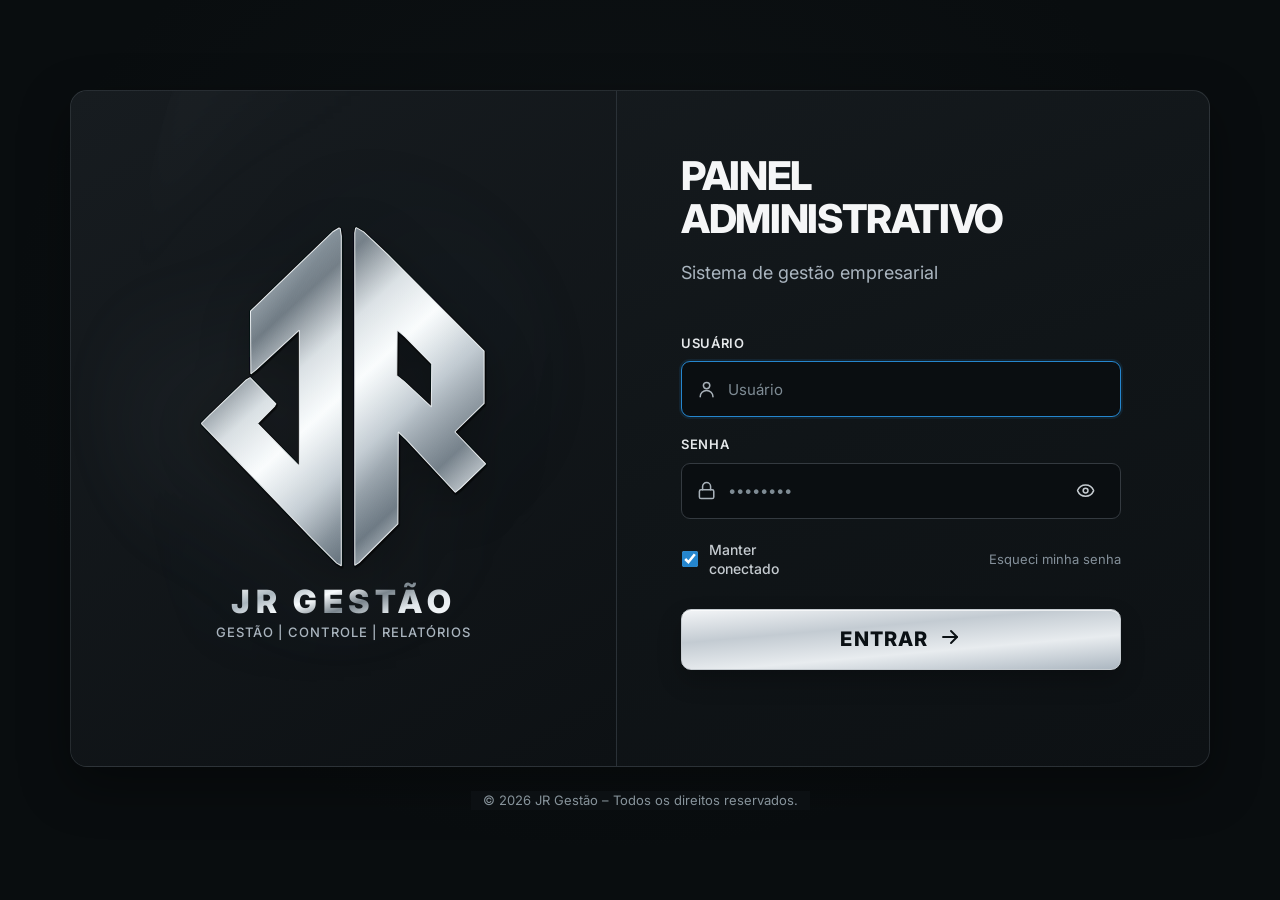
==== index.html @ a58c1d60 "Unifica logo JR escalável no login, painel e telas de carregamento" ====
<!doctype html>
<html lang="pt-BR">
<head>
  <!-- JR_GESTAO_RECUPERACAO_GITHUB_V52=20260925 -->
  <!-- JR_GESTAO_HTML_NOCACHE_V40_16_10 -->
  <meta http-equiv="Cache-Control" content="no-cache, no-store, must-revalidate" />
  <meta http-equiv="Pragma" content="no-cache" />
  <meta http-equiv="Expires" content="0" />
  <!-- JR_GESTAO_FRONTEND_DIRETO_GITHUB_DUCKDNS -->
  <!-- JR_GESTAO_REPARO_DUPLICIDADE_V8_4=20260802-002500 -->
  <!-- CORRECAO_REDE_DESEMPENHO_V6=20260801-221649 -->
<!-- CORRECAO_REDE_DESEMPENHO_V6=20260801-213442 -->
  <!-- CORRECAO_REDE_DESEMPENHO_V6=20260731-162610 -->
  <!-- AJUSTES_SITE_MENU_CALENDARIOS_PLANILHAS=20260731-151052 -->
  <!-- MOBILE_SEM_LOOP=20260731-143015 -->
  <!-- CACHE_FIX_ATIVO=20260731-140035 -->
  <!-- CACHE_FIX_ATIVO=20260731-135522 -->
<!-- JR_GESTAO_FAVICON_LOGO_COMPLETA_V11_INICIO -->
  <link rel="icon" type="image/x-icon" href="./favicon.ico?v=jr-full-v11-20260728">
  <link rel="shortcut icon" type="image/x-icon" href="./favicon.ico?v=jr-full-v11-20260728">
  <link rel="icon" type="image/png" sizes="16x16" href="./favicon-16x16.png?v=jr-full-v11-20260728">
  <link rel="icon" type="image/png" sizes="32x32" href="./favicon-32x32.png?v=jr-full-v11-20260728">
  <link rel="icon" type="image/png" sizes="48x48" href="./favicon-48x48.png?v=jr-full-v11-20260728">
  <link rel="icon" type="image/png" sizes="64x64" href="./favicon-64x64.png?v=jr-full-v11-20260728">
  <link rel="apple-touch-icon" sizes="180x180" href="./apple-touch-icon.png?v=jr-full-v11-20260728">
  <link rel="manifest" href="./site.webmanifest?v=sem-flash-v8-7-20260802-144500">
  <meta name="apple-mobile-web-app-title" content="JR Gestão">
  <meta name="apple-mobile-web-app-status-bar-style" content="black-translucent">
  <meta name="msapplication-TileImage" content="./favicon-192x192.png?v=jr-full-v11-20260728">

  <!-- JR_GESTAO_FAVICON_LOGO_COMPLETA_V11_FIM -->
  <meta charset="UTF-8" />
  <meta name="viewport" content="width=device-width, initial-scale=1.0, viewport-fit=cover" />
  <meta name="theme-color" content="#050505" />
  <meta name="description" content="Painel administrativo JR Gestão" />
  <meta name="application-name" content="JR Gestão" />
<!-- Fallback embutido: não depende do caminho do site e não reutiliza o planeta em cache. -->

  <!-- JR_GESTAO_SITE_TOPO_MOBILE_LOGO_LIMPO_V9 -->
  <title>JR Gestão — Painel Administrativo</title>
  <link rel="preconnect" href="https://fonts.googleapis.com">
  <link rel="preconnect" href="https://fonts.gstatic.com" crossorigin>
  <link href="https://fonts.googleapis.com/css2?family=Inter:wght@400;500;600;700;800&display=swap" rel="stylesheet">
  <link rel="stylesheet" href="./src/styles.css?v=jr-marca-prata-20261020">
  <!-- JR_GESTAO_CORRECAO_MUITAS_SOLICITACOES_V11 -->
  <!-- JR_GESTAO_CORRECAO_DATA_RELATORIO_DIA_ATUAL_V12 -->
  <!-- JR_GESTAO_CORRECAO_DATA_PLANILHA_CODIGOS_V13 -->
  <!-- JR_GESTAO_PENDENCIAS_COM_EQUIPE_V14 -->
<!-- JR_GESTAO_PENDENCIAS_OLHINHO_CARD_POR_EQUIPE_V15 -->
<!-- JR_GESTAO_PENDENCIAS_OLHINHO_CARD_POR_EQUIPE_V15 -->
<!-- JR_GESTAO_CARD_PERIGO_AO_LADO_TOTAL_V16 -->
<!-- JR_GESTAO_MENU_ORDEM_SERVICO_V17 -->
<!-- JR_GESTAO_ORDENS_MES_ATUAL_BUSCA_PADRAO_V18 -->
<!-- JR_GESTAO_PESQUISAS_LEVES_ROBUSTO_V20 -->
<!-- JR_GESTAO_MENU_PESQUISAR_ALINHAMENTO_ORDENS_V21 -->
<!-- JR_GESTAO_PESQUISAR_RELATORIO_POR_EQUIPE_V22 -->
<!-- JR_GESTAO_SITE_METAL_LIQUIDO_ALTERACOES_V24 -->
<!-- JR_GESTAO_SITE_CLEAN_LISO_V25 -->
<!-- JR_GESTAO_METAL_FLUIDO_LEVE_V26 -->
<!-- JR_GESTAO_CORRECOES_DESIGN_INSTALADOR_V28 -->
<!-- JR_GESTAO_AJUSTES_VISUAIS_CLEAN_V29 -->
<!-- JR_GESTAO_INTERFACE_ENXUTA_V30 -->
<!-- JR_GESTAO_FLUIDEZ_CALENDARIO_LOGIN_V31 -->
<!-- JR_GESTAO_LOGIN_LOGOUT_MOBILE_V32 -->
<!-- JR_GESTAO_MENU_FLUTUANTE_MOBILE_V33 -->
  <link rel="preload" href="./assets/logo-jr-gestao.png" as="image" type="image/png">
<!-- JR_GESTAO_TELA_CARREGAMENTO_METAL_V34 -->
  <link rel="preload" href="./assets/logo-jr-gestao.png" as="image" type="image/png">
<link rel="stylesheet" href="./src/styles-carregamento-calendario-v39.css?v=definitivo">
<link rel="preload" href="./assets/logo-jr-gestao.png" as="image" type="image/png">

  <!-- JR_GESTAO_CARREGAMENTO_E_CALENDARIO_CORRIGIDOS_V39 -->
  <link rel="stylesheet" href="./src/ajustes-site-20260731-151052.css">
  <!-- JR_SUPABASE_PRECONNECT_V6 -->
  <link rel="dns-prefetch" href="//jrgestao-supa.duckdns.org">
  <link rel="preconnect" href="https://jrgestao-supa.duckdns.org:18443" crossorigin>
<link rel="stylesheet" href="./src/ajuste-rede-desempenho-v6-20260801-221649.css?v=20260801-221649">
  <link rel="stylesheet" href="./src/estavel-preto-v8-4-20260802-002500.css?v=20260802-002500">
  <!-- JR_GESTAO_LOADING_TEMPO_ESTETICO_V8_6=20260802-142500 -->
  <link rel="stylesheet" href="./src/loading-estetico-v8-6-20260802-142500.css?v=20260802-142500">
  <!-- JR_GESTAO_SEM_FLASH_AZUL_MOBILE_V8_7=20260802-144500 -->
  <style id="jr-critical-boot-v87">
    :root {
      color-scheme: dark;
      background: #050505 !important;
    }

    html,
    body {
      margin: 0;
      min-height: 100%;
      background: #050505 !important;
    }

    #jr-safe-loading-v86[data-jr-static-boot-v87="1"] {
      position: fixed;
      inset: 0;
      z-index: 2147483000;
      display: grid;
      place-items: center;
      padding: 24px;
      opacity: 1;
      visibility: visible;
      pointer-events: auto;
      background:
        radial-gradient(circle at 50% 37%, rgba(255,255,255,.055), transparent 34%),
        linear-gradient(145deg, #030303, #0b0b0c 57%, #020202);
    }

    #jr-safe-loading-v86[data-jr-static-boot-v87="1"] .jr-safe-loading-card-v86 {
      width: min(360px, 90vw);
      display: grid;
      justify-items: center;
      gap: 12px;
      padding: 28px;
      box-sizing: border-box;
      border: 1px solid rgba(255,255,255,.11);
      border-radius: 24px;
      color: #f4f4f4;
      background: linear-gradient(145deg, rgba(17,17,19,.97), rgba(7,7,8,.97));
      box-shadow: 0 24px 70px rgba(0,0,0,.58);
    }

    #jr-safe-loading-v86[data-jr-static-boot-v87="1"] .jr-safe-loading-logo-v86 {
      display: grid;
      place-items: center;
      width: 112px;
      height: 112px;
    }

    #jr-safe-loading-v86[data-jr-static-boot-v87="1"] img {
      width: 112px;
      height: 112px;
      object-fit: contain;
    }

    #jr-safe-loading-v86[data-jr-static-boot-v87="1"] strong {
      font: 700 20px/1.15 Inter, system-ui, sans-serif;
      letter-spacing: .08em;
    }

    #jr-safe-loading-v86[data-jr-static-boot-v87="1"] p {
      min-height: 21px;
      margin: 0;
      color: #bfc1c5;
      font: 400 14px/1.5 Inter, system-ui, sans-serif;
      text-align: center;
    }

    #jr-safe-loading-v86[data-jr-static-boot-v87="1"] .jr-safe-loading-track-v86 {
      position: relative;
      width: 100%;
      height: 4px;
      overflow: hidden;
      border-radius: 999px;
      background: #202124;
    }

    #jr-safe-loading-v86[data-jr-static-boot-v87="1"] .jr-safe-loading-track-v86 span {
      position: absolute;
      inset: 0 auto 0 0;
      display: block;
      width: 44%;
      height: 100%;
      border-radius: inherit;
      background:
        linear-gradient(
          90deg,
          transparent,
          rgba(180,184,190,.34) 28%,
          rgba(255,255,255,.95) 50%,
          rgba(180,184,190,.34) 72%,
          transparent
        );
      transform: translate3d(-125%, 0, 0);
      animation: jrCriticalSweepV87 1.2s cubic-bezier(.45,0,.2,1) infinite;
    }

    @keyframes jrCriticalSweepV87 {
      from { transform: translate3d(-125%, 0, 0); }
      to { transform: translate3d(230%, 0, 0); }
    }

    @media (max-width: 520px) {
      #jr-safe-loading-v86[data-jr-static-boot-v87="1"] {
        padding: 18px;
      }

      #jr-safe-loading-v86[data-jr-static-boot-v87="1"] .jr-safe-loading-card-v86 {
        width: min(360px, calc(100vw - 28px));
        padding: 26px 24px;
      }
    }
  </style>
  <script id="jr-critical-boot-script-v87">
    window.__JR_BOOT_STARTED_AT_V87 = Date.now();

    window.setTimeout(() => {
      const mask = document.querySelector(
        '#jr-safe-loading-v86[data-jr-static-boot-v87="1"]'
      );

      if (!mask) return;

      mask.style.transition = 'opacity .25s ease';
      mask.style.opacity = '0';

      window.setTimeout(() => mask.remove(), 280);
    }, 22000);
  </script>
  <!-- JR_GESTAO_LOADING_INTERATIVO_PROFISSIONAL_V8_9=20260802-150500 -->
  <style id="jr-critical-loading-v89">
    #jr-safe-loading-v86 {
      --jr-v89-pointer-x: 50%;
      --jr-v89-pointer-y: 44%;
      overflow: hidden !important;
      isolation: isolate;
      background:
        radial-gradient(circle at 50% 42%, rgba(255,255,255,.08), transparent 34%),
        radial-gradient(ellipse at 18% 88%, rgba(168,172,181,.04), transparent 42%),
        linear-gradient(145deg, #020202, #090a0c 50%, #030303) !important;
    }

    #jr-safe-loading-v86::before {
      content: '';
      position: absolute;
      z-index: -2;
      width: min(78vw, 940px);
      aspect-ratio: 1.5;
      left: 50%;
      top: 50%;
      border-radius: 45% 55% 58% 42% / 52% 38% 62% 48%;
      opacity: .68;
      pointer-events: none;
      background:
        radial-gradient(circle at 35% 32%, rgba(255,255,255,.18), rgba(174,179,188,.06) 20%, transparent 65%),
        conic-gradient(from 214deg, transparent, rgba(255,255,255,.05), transparent 42%, rgba(255,255,255,.025), transparent);
      filter: blur(34px) saturate(.55);
      transform: translate3d(-50%, -50%, 0) rotate(-7deg);
      animation: jrCriticalLiquidV89 8.5s ease-in-out infinite alternate;
    }

    #jr-safe-loading-v86[data-jr-static-boot-v87="1"] .jr-safe-loading-card-v86 {
      width: min(360px, 90vw) !important;
      padding: 0 !important;
      overflow: visible !important;
      border: 0 !important;
      border-radius: 0 !important;
      background: transparent !important;
      box-shadow: none !important;
      backdrop-filter: none !important;
      -webkit-backdrop-filter: none !important;
    }

    #jr-safe-loading-v86[data-jr-static-boot-v87="1"] .jr-safe-loading-card-v86::before,
    #jr-safe-loading-v86[data-jr-static-boot-v87="1"] .jr-safe-loading-card-v86::after {
      content: none !important;
      display: none !important;
    }

    #jr-safe-loading-v86[data-jr-static-boot-v87="1"] .jr-safe-loading-track-v86 {
      width: min(100%, 320px) !important;
    }

    @keyframes jrCriticalLiquidV89 {
      from {
        border-radius: 45% 55% 58% 42% / 52% 38% 62% 48%;
        transform: translate3d(-50%, -50%, 0) rotate(-7deg) scale(1.02);
      }
      to {
        border-radius: 40% 60% 54% 46% / 61% 42% 58% 39%;
        transform: translate3d(-50%, -50%, 0) rotate(8deg) scale(1.09);
      }
    }
  </style>
  <link rel="stylesheet" href="./src/loading-interativo-v8-9-20260802-150500.css?v=20260802-150500">
  <script defer src="./src/loading-interativo-v8-9-20260802-150500.js?v=20260802-150500"></script>
  <link rel="stylesheet" href="./src/services-board-v21.css?v=matriz-v21-20260807" />
  <!-- JR_SERVICOS_EXECUTADOS_SITE_REAL_V21 -->
  <!-- JR_GESTAO_HOTFIX_V21_4 -->
<style id="jr-codes-generation-style-v33">
    #codes-team-download.is-generating-v33,
    #codes-team-download:disabled.is-generating-v33 {
      opacity: .48 !important;
      filter: saturate(.35) grayscale(.28) !important;
      cursor: wait !important;
      pointer-events: none !important;
      transform: none !important;
      box-shadow: none !important;
    }
    .codes-generation-status-v33 {
      width: 100%;
      display: flex;
      align-items: center;
      justify-content: center;
      gap: 10px;
      box-sizing: border-box;
      margin: 10px 0 4px;
      padding: 10px 14px;
      border: 1px solid rgba(255,255,255,.10);
      border-radius: 12px;
      color: rgba(255,255,255,.78);
      background: rgba(255,255,255,.035);
      font-size: .82rem;
      font-weight: 600;
    }
    .codes-generation-status-v33 .spinner {
      width: 16px;
      height: 16px;
      flex: 0 0 auto;
      border: 2px solid rgba(255,255,255,.20);
      border-top-color: currentColor;
      border-radius: 999px;
      animation: codes-generation-spin-v33 .75s linear infinite;
    }
    .codes-generation-status-v33.hidden { display: none !important; }
    @keyframes codes-generation-spin-v33 { to { transform: rotate(360deg); } }
  </style>
<link rel="stylesheet" href="./src/performance-v29.css?v=module-repair-v29-2-20260810" />
  <!-- JR_GESTAO_HOME_ATOMICO_V29 -->
  <!-- JR_GESTAO_BOOT_MODULE_REPAIR_V29_2 -->
  <!-- JR_GESTAO_CESIP_LETTERS_FIRST_V32 -->
  <!-- JR_GESTAO_CESIP_SOUND_IMPORTANT_LOADING_V33 -->
  <!-- JR_GESTAO_IMPORTANT_CONTEXT_V34 -->
  <style id="jr-codes-generation-style-v35">
    #codes-team-download.is-generating-v35,
    #codes-team-download:disabled.is-generating-v35 {
      opacity: .50 !important;
      filter: saturate(.28) grayscale(.38) !important;
      cursor: wait !important;
      pointer-events: none !important;
      transform: none !important;
      box-shadow: none !important;
    }
    #codes-team-download.is-generating-v35 {
      display: inline-flex !important;
      align-items: center !important;
      justify-content: center !important;
      gap: 9px !important;
    }
    .codes-button-spinner-v35,
    .codes-generation-status-v35 .spinner-v35 {
      display: inline-block;
      width: 16px;
      height: 16px;
      flex: 0 0 16px;
      box-sizing: border-box;
      border: 2px solid rgba(255,255,255,.25);
      border-top-color: currentColor;
      border-radius: 50%;
      animation: codes-generation-spin-v35 .72s linear infinite;
    }
    .codes-generation-status-v35 {
      width: 100%;
      display: flex;
      align-items: center;
      justify-content: center;
      gap: 10px;
      box-sizing: border-box;
      margin: 10px 0 5px;
      padding: 11px 14px;
      border: 1px solid rgba(255,255,255,.13);
      border-radius: 12px;
      color: rgba(255,255,255,.86);
      background: rgba(255,255,255,.045);
      font-size: .84rem;
      font-weight: 650;
      min-height: 42px;
    }
    .codes-generation-status-v35.hidden,
    .codes-generation-status-v35[hidden] { display: none !important; }
    @keyframes codes-generation-spin-v35 { to { transform: rotate(360deg); } }
    @media (max-width: 700px) {
      .codes-generation-status-v35 { font-size: .78rem; padding: 10px 11px; }
    }
  </style>
  <!-- JR_GESTAO_CODES_LOADING_RENDER_V35 -->
  <!-- JR_GESTAO_CONTAGEM_IGUAL_PLANILHA_V36 -->
  <!-- JR_GESTAO_PERIODO_FOTO_V37_1 -->
  <!-- JR_GESTAO_NOMES_POR_PLANILHA_V38 -->
  <!-- JR_GESTAO_SERVICOS_FLUIDO_V39_1 -->
  <link rel="stylesheet" href="./src/v40-ui-fixes.css?v=20260811" />
  <!-- JR_GESTAO_V40_TOGGLES_CALENDARIO_HOVER -->
  <link rel="stylesheet" href="./src/v40-1-observation-layout.css?v=20260811-1" />
  <!-- JR_GESTAO_V40_1_OBSERVACOES_SEM_ESTOURAR -->
  <link rel="stylesheet" href="./src/v40-4-mobile-observation-flow.css?v=20260812-1" />
  <!-- JR_GESTAO_V40_4_MOBILE_OBS_FLUXO_ID_CORRIGIDO -->
  <!-- JR_GESTAO_V40_13_CACHE=20260827 -->
<!-- JR_GESTAO_SPINNER_SERVICOS_V40_16_14_INICIO -->
<style id="jr-services-spinner-v40-16-14">
  /* Mantem o spinner de Servicos Executados animando na camada de composicao. */
  #services-loading .spinner {
    animation: jrServicesSpinV401614 .72s linear infinite !important;
    will-change: transform !important;
    backface-visibility: hidden;
    transform-origin: 50% 50%;
  }
  @keyframes jrServicesSpinV401614 {
    from { transform: translateZ(0) rotate(0deg); }
    to { transform: translateZ(0) rotate(360deg); }
  }
</style>
<!-- JR_GESTAO_SPINNER_SERVICOS_V40_16_14_FIM -->
  <link rel="stylesheet" href="./src/resolver-criticos-v1.css?v=20260925-v52" />
  <link rel="stylesheet" href="./src/login-admin-jr-2026.css?v=20261020-c" />
</head>
<body>
  <div
    id="jr-safe-loading-v86"
    class="jr-safe-loading-v86 show"
    data-jr-static-boot-v87="1"
    aria-label="Carregando o painel"
  >
    <div class="jr-safe-loading-card-v86">
      <div class="jr-safe-loading-logo-v86">
        <img src="./assets/jr-monograma-prata-v2.svg" alt="JR Gestão">
      </div>
      <strong>JR GESTÃO</strong>
      <p id="jr-safe-loading-message-v86">Conectando ao painel...</p>
      <div class="jr-safe-loading-track-v86" aria-hidden="true">
        <span></span>
      </div>
    </div>
  </div>

  <div id="toast" class="toast" aria-live="polite"></div>

  <section id="login-view" class="login-page">
    <div class="login-shell">
      <aside class="login-brand-panel">
        <img src="./assets/jr-monograma-prata-v2.svg" alt="Monograma cromado JR Gestão" class="login-logo" width="290" height="320" decoding="async" fetchpriority="high" />
        <div class="login-brand-copy">
          <h1>JR GESTÃO</h1>
          <span class="login-brand-accent" aria-hidden="true"></span>
          <p>GESTÃO | CONTROLE | RELATÓRIOS</p>
        </div>
      </aside>

      <main class="login-form-panel">
        <div class="login-heading">
          <h2><span>PAINEL</span><span>ADMINISTRATIVO</span></h2>
          <p>Sistema de gestão empresarial</p>
        </div>

        <form id="login-form" novalidate>
          <label class="field-label" for="username">USUÁRIO</label>
          <div class="input-shell">
            <span data-icon="user"></span>
            <input id="username" type="text" autocomplete="username" autocapitalize="none" spellcheck="false" enterkeyhint="next" required placeholder="Usuário" />
          </div>

          <label class="field-label" for="password">SENHA</label>
          <div class="input-shell">
            <span data-icon="lock"></span>
            <input id="password" type="password" autocomplete="current-password" enterkeyhint="go" required placeholder="••••••••" />
            <button id="toggle-password" class="icon-button" type="button" aria-label="Mostrar ou esconder senha" data-icon-button="eye"></button>
          </div>

          <div class="login-options-row">
            <label class="remember-login-row">
              <input id="remember-login" type="checkbox" checked />
              <span><strong>Manter conectado</strong></span>
            </label>
            <span class="login-recovery-label" title="Solicite a redefinição da senha ao administrador">Esqueci minha senha</span>
          </div>

          <button id="login-button" class="primary-button login-button" type="submit">
            <span class="button-label">ENTRAR</span><span data-icon="arrow-right"></span>
          </button>
          <div id="login-error" class="form-error" role="alert"></div>
        </form>
      </main>
    </div>
    <footer class="login-footer">© 2026 JR Gestão – Todos os direitos reservados.</footer>
  </section>

  <section id="app-view" class="app-shell hidden">
    <button id="mobile-menu-button" class="mobile-menu-button" type="button" aria-label="Abrir menu" data-icon-button="menu"></button>
    <div id="sidebar-overlay" class="sidebar-overlay"></div>

    <aside id="sidebar" class="sidebar">
      <!-- Marca lateral removida: navegacao começa diretamente no menu. -->

      <nav class="sidebar-nav" aria-label="Menu principal">
        <button class="nav-item active" type="button" data-page="home"><span data-icon="home"></span><span>Início</span></button>
        <button class="nav-item" type="button" data-page="photos"><span data-icon="image"></span><span>Fotos</span></button>
        <button class="nav-item" type="button" data-page="codes"><span data-icon="table"></span><span>Códigos</span></button>
        <button class="nav-item" type="button" data-page="reports"><span data-icon="file-text"></span><span>Relatórios</span></button>
        <button class="nav-item" type="button" data-page="services"><span data-icon="table"></span><span>Serviços Executados</span></button>
        <button class="nav-item" type="button" data-page="orders"><span data-icon="file-text"></span><span>Ordens de Serviço</span></button>
        <button class="nav-item" type="button" data-page="settings"><span data-icon="settings"></span><span>Configurações</span></button>
      </nav>

      <div class="monitor-card">
        <span data-icon="shield-check"></span>
        <strong>CONFERÊNCIA AUTOMÁTICA</strong>
        <p>Sistema ativo e em monitoramento</p>
      </div>
    </aside>

    <main class="main-content">
      <header class="admin-topbar">
        <div class="topbar-system-brand" aria-label="JR Gestão">
          <img src="./assets/jr-monograma-prata-v2.svg" alt="JR Gestão" class="topbar-system-logo" />
          <span class="topbar-brand-copy">
            <strong>JR GESTÃO</strong>
            <small>SISTEMA DE GESTÃO OPERACIONAL</small>
          </span>
        </div>
        <div class="admin-actions">
          <div class="admin-profile">
            <span data-icon="user"></span>
            <div><strong id="admin-name">Administrador</strong><small>Administrador</small></div>
          </div>
          <button id="logout-button" class="outline-button" type="button"><span data-icon="log-out"></span>Sair</button>
        </div>
      </header>

      <section id="page-home" class="page-section">
        <section class="welcome-banner">
          <div class="welcome-icon" data-icon="users"></div>
          <div class="welcome-copy">
            <h1>BEM-VINDO AO PAINEL ADMINISTRATIVO</h1>
            <p>Gerencie e monitore os lançamentos em tempo real.</p>
          </div>
          <img src="./assets/jr-monograma-prata-v2.svg" alt="JR Gestão" class="welcome-logo" decoding="async" />
          <span class="welcome-line"></span>
        </section>

        <section class="monthly-summary-block" aria-labelledby="monthly-summary-title">
          <div class="monthly-summary-toolbar">
            <div>
              <span class="eyebrow">RESUMO MENSAL</span>
              <h2 id="monthly-summary-title">Pontuação total por mês</h2>
              <p>Selecione apenas o mês e o ano. O filtro diário de equipe não altera estes totais.</p>
            </div>
            <label class="month-picker-label picker-field">
              <span>Mês e ano</span>
              <div class="picker-control" data-month-picker-for="month-filter">
                <button class="picker-trigger" type="button" aria-label="Selecionar mês e ano" aria-haspopup="dialog" aria-expanded="false">
                  <span class="picker-trigger-value">Selecione o mês</span>
                  <span data-icon="calendar"></span>
                </button>
                <input id="month-filter" type="hidden" />
              </div>
            </label>
          </div>
          <div class="summary-grid top-summary">
            <article class="summary-card blue monthly-total-card"><span class="summary-icon" data-icon="shield-check"></span><div><p>Pontuação total</p><strong id="top-total">0</strong><small>Total do mês selecionado</small></div></article>
            <article class="summary-card blue monthly-breakdown-card"><span class="summary-icon" data-icon="sun"></span><div class="monthly-breakdown-content"><p>Pontos</p><strong id="top-points">0</strong><div class="monthly-period-grid"><span><small>Manhã/Tarde</small><b id="top-points-day">0</b></span><span><small>Noite</small><b id="top-points-night">0</b></span></div><small class="month-card-note">Total de pontos no mês selecionado</small></div></article>
            <article class="summary-card blue monthly-breakdown-card"><span class="summary-icon" data-icon="chart"></span><div class="monthly-breakdown-content"><p>Levantamentos</p><strong id="top-surveys">0</strong><div class="monthly-period-grid"><span><small>Manhã/Tarde</small><b id="top-surveys-day">0</b></span><span><small>Noite</small><b id="top-surveys-night">0</b></span></div><small class="month-card-note">Total de levantamentos no mês selecionado</small></div></article>
            <article class="summary-card muted admin-only"><span class="summary-icon" data-icon="circle-x"></span><div><p>Excluídos</p><strong id="top-deleted">0</strong><small>Total do mês selecionado</small></div></article>
            <article class="summary-card blue admin-only"><span class="summary-icon" data-icon="image"></span><div><p>Fotos recebidas</p><strong id="top-photos">0/0</strong><small>Total do mês selecionado</small></div></article>
            <article class="summary-card warning admin-only"><span class="summary-icon" data-icon="triangle-alert"></span><div><p>Pendências críticas do dia</p><strong id="top-issues">0</strong><small>Data de serviço selecionada</small></div></article>
          </div>
        </section>

        <section class="panel conference-panel">
          <div class="panel-title-row">
            <div><span class="panel-kicker"><span data-icon="chart"></span>PONTUAÇÃO POR EQUIPE</span><p>Pontuação do dia selecionado, separada por equipe.</p></div>
            <div id="connection-status" class="connection-status"><span></span>Consultando o Supabase...</div>
          </div>

          <div class="filter-grid">
            <label class="picker-field"><span>Data do serviço</span>
              <div class="picker-control" data-date-picker-for="date-filter" data-allow-clear="false">
                <button class="picker-trigger" type="button" aria-label="Selecionar data do serviço" aria-haspopup="dialog" aria-expanded="false">
                  <span class="picker-trigger-value">Selecione a data</span>
                  <span data-icon="calendar"></span>
                </button>
                <input id="date-filter" type="hidden" />
              </div>
            </label>
            <label class="picker-field"><span>Equipe</span>
              <div class="custom-select-control" data-select-for="team-filter">
                <button class="custom-select-trigger" type="button" aria-label="Selecionar equipe" aria-haspopup="listbox" aria-expanded="false">
                  <span class="custom-select-value">Todas as equipes</span>
                  <span class="custom-select-arrow" data-icon="chevron-down"></span>
                </button>
                <select id="team-filter" class="native-control-hidden" tabindex="-1" aria-hidden="true"><option value="all">Todas as equipes</option></select>
                <div class="custom-select-menu" role="listbox"></div>
              </div>
            </label>
            <button id="refresh-button" class="secondary-button" type="button"><span data-icon="refresh"></span>Atualizar agora</button>
          </div>

          <div id="status-banner" class="status-banner"></div>

          <div class="scoreboard-heading">
            <div>
              <strong>TOTAIS DA DATA SELECIONADA</strong>
              <small>Resumo diário separado por equipe.</small>
            </div>
            <button id="toggle-team-scores" class="outline-button compact-button" type="button"><span data-icon="eye-off"></span>Ocultar equipes</button>
          </div>
          <div id="daily-score-total" class="daily-score-total"></div>
          <div id="team-score-grid" class="team-score-grid"></div>

        </section>

        <section class="panel records-panel">
          <div class="panel-title-row records-heading">
            <div><span class="panel-kicker"><span data-icon="table"></span>REGISTROS RECEBIDOS</span><p>Somente pontos que entram no lançamento.</p></div>
            <div class="connection-status online"><span></span>Consultando o Supabase...</div>
          </div>
          <div class="records-tools">
            <div class="search-shell"><input id="search-input" type="search" placeholder="Buscar ordem, rua, observação ou horário..." /><span data-icon="search"></span></div>
            <div class="custom-select-control records-kind-filter" data-select-for="record-kind-filter">
              <button class="custom-select-trigger" type="button" aria-label="Filtrar tipo de registro" aria-haspopup="listbox" aria-expanded="false">
                <span class="custom-select-value">Pontos e levantamentos</span>
                <span class="custom-select-arrow" data-icon="chevron-down"></span>
              </button>
              <select id="record-kind-filter" class="native-control-hidden" tabindex="-1" aria-hidden="true">
                <option value="all">Pontos e levantamentos</option>
                <option value="points">Somente pontos</option>
                <option value="surveys">Somente levantamentos</option>
              </select>
              <div class="custom-select-menu" role="listbox"></div>
            </div>
            <div class="view-switch">
              <button class="tab-button active" data-tab="valid" type="button">Válidos</button>
              <button class="tab-button" data-tab="deleted" type="button">Excluídos</button>
              <button class="tab-button" data-tab="issues" type="button">Pendências</button>
            </div>
          </div>
          <div id="loading-state" class="loading-state hidden"><span class="spinner"></span>Consultando o Supabase...</div>
          <div id="empty-state" class="empty-state hidden"><strong>Nenhum item encontrado</strong><span>Altere a data, equipe ou busca.</span></div>
          <div class="table-wrap"><table><thead id="table-head"></thead><tbody id="table-body"></tbody></table></div>
          <div class="table-footer"><span id="table-count">0 registros</span><button id="load-more-button" class="outline-button" type="button"><span data-icon="list"></span>Ver todos os registros</button></div>
        </section>
      </section>

      <section id="page-photos" class="page-section hidden">
        <section class="panel module-panel">
          <div class="panel-title-row">
            <div><span class="panel-kicker"><span data-icon="image"></span>FOTOS POR EQUIPE</span><p>Escolha um dia, vários dias ou um mês completo. As fotos serão organizadas por equipe e data.</p></div>
            <div id="photos-connection" class="connection-status online"><span></span>Dados do Supabase</div>
          </div>
          <div class="module-toolbar range-toolbar period-toolbar" data-range-toolbar="photos">
            <div class="period-selector-wrap">
              <button class="period-selector-card" type="button" data-open-period-selector="photos">
                <span class="period-selector-icon" data-icon="calendar"></span>
                <span class="period-selector-copy">
                  <small>PERÍODO DAS FOTOS</small>
                  <strong id="photos-period-summary">Hoje</strong>
                  <em>Abrir calendário: 1 dia, vários dias ou mês inteiro</em>
                </span>
                <span class="period-selector-arrow" data-icon="chevron-down"></span>
              </button>
              <input id="photos-range-start" type="hidden" />
              <input id="photos-range-end" type="hidden" />
              <input id="photos-range-month" type="hidden" />
            </div>

            <button id="photos-refresh-button" class="secondary-button range-refresh-button" type="button"><span data-icon="refresh"></span>ATUALIZAR</button>
            <button id="photos-all-download" class="primary-button range-download-button" type="button"><span data-icon="archive"></span>BAIXAR TODAS AS FOTOS</button>
          </div>
          <div id="photos-team-list" class="team-folder-grid"></div>
          <div id="photos-folder-detail" class="folder-detail hidden">
            <div class="folder-detail-header">
              <button id="photos-back-button" class="outline-button" type="button"><span data-icon="arrow-left"></span>Voltar para equipes</button>
              <div><span class="eyebrow">PASTA DE FOTOS</span><h2 id="photos-folder-title">Equipe</h2><p id="photos-folder-summary"></p></div>
              <button id="photos-team-download" class="primary-button" type="button"><span data-icon="archive"></span>BAIXAR PASTA ZIP</button>
            </div>
            <div id="photos-grid" class="photos-grid"></div>
          </div>
        </section>
      </section>

      <section id="page-settings" class="page-section hidden">
        <section class="panel module-panel">
          <div class="panel-title-row">
            <div><span class="panel-kicker"><span data-icon="settings"></span>CONFIGURAÇÕES</span><p>Preferências do painel, equipes do aplicativo e acessos administrativos.</p></div>
            <button id="new-access-button" class="primary-button admin-only" type="button"><span data-icon="user-plus"></span>NOVO ACESSO</button>
          </div>

          <div class="settings-grid">
            <label class="toggle-row"><span><strong>Atualização automática</strong><small>Atualiza o painel quando o Supabase receber alterações.</small></span><input id="auto-refresh-toggle" type="checkbox" checked /></label>
            <div id="admin-api-status" class="info-box admin-api-status admin-only"><strong>Gerenciamento seguro de acessos</strong><p>Verificando o serviço administrativo local...</p></div>
          </div>

          <section class="access-management admin-only">
            <div class="section-heading-row">
              <div><span class="eyebrow">EQUIPES E USUÁRIOS</span><h2>Acessos cadastrados</h2><p>Crie equipes para o aplicativo e usuários do site com acesso administrativo ou somente leitura.</p></div>
              <button id="reload-accesses-button" class="outline-button" type="button"><span data-icon="refresh"></span>Atualizar lista</button>
            </div>
            <div class="access-help"><span data-icon="shield-check"></span><p>Ao excluir uma equipe, o acesso é arquivado e bloqueado. Os pontos antigos permanecem no Supabase para não perder histórico.</p></div>
            <div class="table-wrap access-table-wrap"><table><thead><tr><th>Usuário</th><th>Equipe/Nome</th><th>Acesso</th><th>Situação</th><th>Ações</th></tr></thead><tbody id="accesses-table-body"></tbody></table></div>
            <div id="accesses-empty" class="empty-state hidden"><strong>Nenhum acesso encontrado</strong><span>Crie a primeira equipe ou usuário administrativo.</span></div>
          </section>

          <div class="viewer-settings-note viewer-only hidden"><span data-icon="shield"></span><div><strong>Acesso somente leitura</strong><p>Este usuário pode consultar as páginas Início, Fotos, Ordens de Serviço e Relatórios. As funções administrativas permanecem bloqueadas.</p></div></div>
        </section>
      </section>

      <section id="page-codes" class="page-section hidden">
        <section class="panel module-panel">
          <div class="panel-title-row"><div><span class="panel-kicker"><span data-icon="table"></span>CÓDIGOS POR EQUIPE</span><p>Selecione um período e uma equipe para juntar vários dias em uma única planilha oficial.</p></div></div>
          <div class="module-toolbar range-toolbar period-toolbar" data-range-toolbar="codes">
            <div class="period-selector-wrap">
              <button class="period-selector-card" type="button" data-open-period-selector="codes">
                <span class="period-selector-icon" data-icon="calendar"></span>
                <span class="period-selector-copy">
                  <small>PERÍODO DA PLANILHA EM CÓDIGOS</small>
                  <strong id="codes-period-summary">Hoje</strong>
                  <em>Abrir calendário: 1 dia, vários dias ou mês inteiro</em>
                </span>
                <span class="period-selector-arrow" data-icon="chevron-down"></span>
              </button>
              <input id="codes-range-start" type="hidden" />
              <input id="codes-range-end" type="hidden" />
              <input id="codes-range-month" type="hidden" />
            </div>

            <button id="codes-refresh-button" class="secondary-button range-refresh-button" type="button"><span data-icon="refresh"></span>ATUALIZAR</button>

          </div>
          <div id="codes-team-list" class="team-folder-grid"></div>
          <div id="codes-team-detail" class="folder-detail hidden">
            <div class="folder-detail-header">
              <button id="codes-back-button" class="outline-button" type="button"><span data-icon="arrow-left"></span>Voltar para equipes</button>
              <div><span class="eyebrow">PLANILHA EM CÓDIGOS</span><h2 id="codes-team-title">Equipe</h2><p id="codes-team-summary"></p></div>
              <button id="codes-team-download" class="primary-button" type="button"><span data-icon="download"></span>GERAR PLANILHA</button>
            </div>
             <div id="codes-generation-status-v35" class="codes-generation-status-v35 hidden" role="status" aria-live="polite" aria-hidden="true" hidden><span class="spinner-v35" aria-hidden="true"></span><span data-codes-generation-text-v35>Preparando a planilha... aguarde.</span></div>
            <div id="codes-preview" class="module-preview"></div>
          </div>
        </section>
      </section>

      <section id="page-orders" class="page-section hidden">
        <section class="panel module-panel orders-page-panel">
          <div class="panel-title-row">
            <div>
              <span class="panel-kicker"><span data-icon="file-text"></span>ORDENS DE SERVIÇO</span>
              <p>Consulte todas as ordens executadas, pesquise pelo número, filtre por equipe e selecione a data de execução.</p>
            </div>
            <div class="connection-status online"><span></span>Dados do Supabase</div>
          </div>

          <div class="module-toolbar orders-toolbar-v17" data-range-toolbar="orders">
            <div class="period-selector-wrap">
              <button class="period-selector-card" type="button" data-open-period-selector="orders">
                <span class="period-selector-icon" data-icon="calendar"></span>
                <span class="period-selector-copy">
                  <small>DATA DE EXECUÇÃO</small>
                  <strong id="orders-period-summary">Mês atual</strong>
                  <em class="orders-current-month-note-v18">Padrão: mês atual • também permite escolher outro período</em>
                </span>
                <span class="period-selector-arrow" data-icon="chevron-down"></span>
              </button>
              <input id="orders-range-start" type="hidden" />
              <input id="orders-range-end" type="hidden" />
              <input id="orders-range-month" type="hidden" />
            </div>

                        <div class="orders-search-control-v18">
              <label for="orders-search-input">PESQUISAR NÚMERO DA ORDEM</label>
              <div class="orders-search-box-v18">
                <input id="orders-search-input" type="search" placeholder="Digite o número da ordem de serviço..." autocomplete="off" />
                <span data-icon="search"></span>
              </div>
            </div>

            <div class="custom-select-control orders-team-control-v17" data-select-for="orders-team-filter">
              <button class="custom-select-trigger" type="button" aria-label="Filtrar ordens por equipe" aria-haspopup="listbox" aria-expanded="false">
                <span class="custom-select-value">Todas as equipes</span>
                <span class="custom-select-arrow" data-icon="chevron-down"></span>
              </button>
              <select id="orders-team-filter" class="native-control-hidden" tabindex="-1" aria-hidden="true">
                <option value="all">Todas as equipes</option>
              </select>
              <div class="custom-select-menu" role="listbox"></div>
            </div>

            <button id="orders-refresh-button" class="secondary-button orders-refresh-button-v17" type="button">
              <span data-icon="refresh"></span>ATUALIZAR
            </button>
          </div>

          <div class="orders-summary-grid-v17">
            <article class="order-summary-card-v17">
              <span class="summary-icon" data-icon="file-text"></span>
              <div><p>Ordens diferentes</p><strong id="orders-metric-orders">0</strong><small>Números de OS encontrados</small></div>
            </article>
            <article class="order-summary-card-v17">
              <span class="summary-icon" data-icon="calendar"></span>
              <div><p>Execuções</p><strong id="orders-metric-executions">0</strong><small>Registros executados no período</small></div>
            </article>
            <article class="order-summary-card-v17">
              <span class="summary-icon" data-icon="users"></span>
              <div><p>Equipes</p><strong id="orders-metric-teams">0</strong><small>Equipes que executaram</small></div>
            </article>
            <article class="order-summary-card-v17">
              <span class="summary-icon" data-icon="home"></span>
              <div><p>Endereços</p><strong id="orders-metric-streets">0</strong><small>Ruas e números atendidos</small></div>
            </article>
          </div>

          <div class="orders-list-header-v17">
            <div>
              <strong>ORDENS EXECUTADAS NO PERÍODO</strong>
              <small>Do registro mais recente para o mais antigo.</small>
            </div>
            <span id="orders-table-count">0 execuções</span>
          </div>

          <div class="table-wrap orders-table-wrap-v17">
            <table class="orders-table-v17">
              <thead>
                <tr>
                  <th>Ordem de serviço</th>
                  <th>Data de execução</th>
                  <th>Rua / endereço</th>
                  <th>Equipe executora</th>
                  <th>Serviço / observação</th>
                  <th>Situação</th>
                  <th>Ação</th>
                </tr>
              </thead>
              <tbody id="orders-table-body"></tbody>
            </table>
          </div>

          <div id="orders-empty-state" class="empty-state orders-empty-v17 hidden">
            <strong>Nenhuma ordem de serviço encontrada</strong>
            <span>Altere a data, a equipe ou o número pesquisado.</span>
          </div>

          <div class="table-footer orders-table-footer-v17">
            <span>Somente registros válidos e não excluídos.</span>
            <button id="orders-load-more-button" class="outline-button hidden" type="button"><span data-icon="list"></span>VER MAIS ORDENS</button>
          </div>
        </section>
      </section>

<section id="page-services" class="page-section hidden">
        <section class="panel module-panel services-board-panel">
          <div class="panel-title-row services-board-heading">
            <div>
              <span class="panel-kicker"><span data-icon="table"></span>SERVIÇOS EXECUTADOS</span>
              <p>Matriz mensal com equipes em colunas e observações independentes em cada uma das quatro planilhas.</p>
            </div>
            <div id="services-save-state" class="services-save-state">Carregando permissões...</div>
          </div>

          <div class="services-board-toolbar services-board-toolbar-site">
            <label class="picker-field services-toolbar-field">
              <span>Mês e ano</span>
              <div class="picker-control" data-month-picker-for="services-month-filter">
                <button class="picker-trigger" type="button" aria-label="Selecionar mês e ano" aria-haspopup="dialog" aria-expanded="false">
                  <span class="picker-trigger-value">Selecione o mês</span>
                  <span data-icon="calendar"></span>
                </button>
                <input id="services-month-filter" type="hidden" />
              </div>
            </label>

            <label class="picker-field services-toolbar-field">
              <span>Planilha exibida</span>
              <div class="custom-select-control" data-select-for="services-metric-filter">
                <button class="custom-select-trigger" type="button" aria-label="Selecionar planilha" aria-haspopup="listbox" aria-expanded="false">
                  <span class="custom-select-value">Pontos Manhã/Tarde</span>
                  <span class="custom-select-arrow" data-icon="chevron-down"></span>
                </button>
                <select id="services-metric-filter" class="native-control-hidden" tabindex="-1" aria-hidden="true">
                  <option value="dayPoints">Pontos Manhã/Tarde</option>
                  <option value="daySurveys">Levantamentos Manhã/Tarde</option>
                  <option value="nightPoints">Pontos Noite</option>
                  <option value="nightSurveys">Levantamentos Noite</option>
                </select>
                <div class="custom-select-menu" role="listbox"></div>
              </div>
            </label>

            <label class="picker-field services-toolbar-field">
              <span>Equipes</span>
              <div class="custom-select-control" data-select-for="services-team-filter">
                <button class="custom-select-trigger" type="button" aria-label="Selecionar equipe" aria-haspopup="listbox" aria-expanded="false">
                  <span class="custom-select-value">Todas as equipes em colunas</span>
                  <span class="custom-select-arrow" data-icon="chevron-down"></span>
                </button>
                <select id="services-team-filter" class="native-control-hidden" tabindex="-1" aria-hidden="true">
                  <option value="all">Todas as equipes em colunas</option>
                </select>
                <div class="custom-select-menu" role="listbox"></div>
              </div>
            </label>

            <label class="services-show-hidden">
              <input id="services-show-hidden" type="checkbox" />
              <span>Revisar / desocultar dias ocultos</span>
            </label>

            <label class="services-show-hidden">
              <input id="services-show-hidden-columns" type="checkbox" />
              <span>Mostrar equipes ocultas</span>
            </label>

            <button id="services-refresh" class="secondary-button" type="button"><span data-icon="refresh"></span>Atualizar</button>
          </div>

          <div class="services-board-actions">
            <button id="services-hide-empty" class="outline-button services-action-button" type="button"><span class="button-label">Ocultar dias vazios</span></button>
            <button id="services-show-all-columns" class="outline-button services-action-button" type="button">Mostrar todas as equipes desta planilha</button>
            <button id="services-toggle-observations" class="outline-button services-action-button" type="button"><span data-icon="eye"></span><span class="button-label">Ocultar observações</span></button>
            <button id="services-import-workbook" class="outline-button services-action-button services-import-button" type="button"><span data-icon="file-spreadsheet"></span><span class="button-label">Importar planilha</span></button>
            <button id="services-point-cutoff" class="outline-button services-action-button hidden" type="button" title="Definir até que horário os Pontos contam como Manhã/Tarde neste mês"><span data-icon="calendar"></span><span class="button-label">Horário M/T</span></button>
            <button id="services-download" class="primary-button services-action-button services-download-button" type="button"><span data-icon="download"></span><span class="button-label">Baixar planilha</span></button>

            <div id="services-dirty-actions" class="services-dirty-actions hidden" aria-label="Alterações pendentes">
              <button id="services-save-all"
                class="services-dirty-icon services-dirty-save"
                type="button"
                title="Salvar alterações"
                aria-label="Salvar alterações">
                <span data-icon="save"></span>
              </button>

              <button id="services-discard-all"
                class="services-dirty-icon services-dirty-discard"
                type="button"
                title="Descartar alterações"
                aria-label="Descartar alterações">
                <span data-icon="trash"></span>
              </button>
            </div>
          </div>

          <div class="services-legend services-legend-single-line">
            <span class="services-legend-item services-legend-important">
              <i class="services-legend-symbol">✦</i>
              <span>Cards dourados indicam serviço importante no dia.</span>
            </span>

            <span class="services-legend-item">
              <i class="services-legend-icon" data-icon="eye"></i>
              <span>Passe o mouse no olho para prévia; clique para abrir o dia.</span>
            </span>

            <span class="services-legend-item">
              <i class="services-legend-symbol">−/+</i>
              <span>Dias ocultos somem das observações e podem ser recuperados.</span>
            </span>
          </div>

          <div class="services-help-line">
            <span>Pontos e levantamentos têm observações independentes. Um serviço de Pontos não destaca Levantamentos quando não houve levantamento.</span>
          </div>

          <div id="services-loading" class="loading-state hidden"><span class="spinner"></span>Montando a matriz mensal...</div>
          <div id="services-error" class="status-banner hidden"></div>
          <div id="services-board-root" class="services-board-root"></div>

          <div id="services-observation-hover"
            class="services-observation-hover"
            role="tooltip"
            aria-hidden="true"></div>
        </section>

        <dialog id="services-point-cutoff-dialog" class="services-action-confirm-dialog">
          <section class="services-action-confirm-card" style="max-width:560px">
            <div class="services-action-confirm-copy">
              <small style="display:block;margin-bottom:8px">SOMENTE ADMINISTRADOR</small>
              <h3>Horário dos Pontos Manhã/Tarde</h3>
              <p>Mês selecionado: <strong id="services-point-cutoff-month">—</strong></p>
              <p id="services-point-cutoff-info">Carregando regra...</p>

              <label class="picker-field" style="margin-top:16px">
                <span>Pontos M/T até (inclusive)</span>
                <input id="services-point-cutoff-time" type="time" step="60" min="06:00" max="23:59" />
                <small>Altera somente Pontos. Levantamentos continuam com a regra normal.</small>
              </label>
            </div>

            <div class="services-action-confirm-actions" style="flex-wrap:wrap">
              <button id="services-point-cutoff-reset" class="outline-button" type="button">Usar regra padrão</button>
              <button id="services-point-cutoff-cancel" class="outline-button" type="button">Cancelar</button>
              <button id="services-point-cutoff-save" class="primary-button" type="button">Salvar horário</button>
            </div>
          </section>
        </dialog>

        <dialog id="services-note-dialog" class="services-note-dialog">
          <form method="dialog" class="services-note-dialog-card" onsubmit="return false">
            <div class="services-note-dialog-header">
              <div>
                <small>EDITAR OBSERVAÇÕES POR EQUIPE</small>
                <h3 id="services-note-dialog-title">Observações do dia</h3>
              </div>
              <button id="services-note-dialog-cancel" type="button" class="services-dialog-close" aria-label="Fechar">×</button>
            </div>

            <div id="services-note-dialog-body" class="services-note-dialog-body"></div>

            <div class="services-note-dialog-actions">
              <span>Selecione somente as equipes que deseja editar. Use + para adicionar outra equipe.</span>
              <button id="services-note-dialog-save" type="button" class="primary-button">Salvar observação</button>
            </div>
          </form>
        </dialog>

        <dialog id="services-observation-viewer" class="services-observation-viewer">
          <section class="services-observation-viewer-card">
            <header class="services-observation-viewer-header">
              <button id="services-observation-viewer-prev" class="services-viewer-nav" type="button" aria-label="Dia anterior">‹</button>

              <div class="services-viewer-title">
                <small>OBSERVAÇÕES DO DIA</small>
                <h3 id="services-observation-viewer-title">DIA 01</h3>
                <span id="services-observation-viewer-period">Pontos Manhã/Tarde</span>
              </div>

              <button id="services-observation-viewer-next" class="services-viewer-nav" type="button" aria-label="Próximo dia">›</button>
              <button id="services-observation-viewer-close" class="services-dialog-close" type="button" aria-label="Fechar">×</button>
            </header>

            <div id="services-observation-viewer-days" class="services-viewer-days"></div>
            <div id="services-observation-viewer-body" class="services-observation-viewer-body"></div>

            <footer class="services-observation-viewer-footer">
              <span>As informações exibidas pertencem somente à planilha selecionada.</span>
              <button id="services-observation-viewer-edit" class="outline-button" type="button">EDITAR OBSERVAÇÕES DESTE DIA</button>
            </footer>
          </section>
        </dialog>

        <dialog id="services-import-dialog" class="services-import-dialog">
          <section class="services-import-card">
            <header class="services-import-header">
              <div>
                <span class="services-dialog-kicker">IMPORTAR PLANILHA</span>
                <h3>Carregar pontuação do Excel</h3>
                <p>Compatível com planilha em códigos e relatório normal do JR Gestão.</p>
              </div>
              <button id="services-import-close" type="button" class="services-dialog-close" aria-label="Fechar">×</button>
            </header>

            <div class="services-import-body">
              <label class="services-import-file-card">
                <input id="services-import-file" type="file" accept=".xlsx,application/vnd.openxmlformats-officedocument.spreadsheetml.sheet" />
                <span class="services-import-file-icon" data-icon="file-spreadsheet"></span>
                <span class="services-import-file-copy">
                  <strong>Selecionar planilha .xlsx</strong>
                  <small id="services-import-file-name">Nenhuma planilha selecionada</small>
                </span>
              </label>

              <div class="services-import-fields">
                <label class="picker-field services-import-native-field">
                  <span>Equipe</span>
                  <select id="services-import-team" class="services-import-native-control">
                    <option value="">Selecionar equipe</option>
                  </select>
                </label>

                <label class="picker-field services-import-native-field">
                  <span>Data de apoio</span>
                  <input id="services-import-date" class="services-import-native-control" type="date" />
                  <small>Preenchida automaticamente quando a planilha possui uma única data.</small>
                </label>
              </div>

              <div id="services-import-summary" class="services-import-summary hidden"></div>
              <div id="services-import-status" class="services-import-status">Selecione uma planilha em códigos ou relatório normal.</div>

              <div class="services-import-safety">
                <span data-icon="shield-check"></span>
                <p>A importação grava somente a pontuação consolidada e os destaques desta área. Não cria fotos, não cria pendências e não duplica registros do aplicativo.</p>
              </div>
            </div>

            <footer class="services-import-actions">
              <button id="services-import-cancel" class="outline-button" type="button">Cancelar</button>
              <button id="services-import-apply" class="primary-button" type="button" disabled>Importar e salvar</button>
            </footer>
          </section>
        </dialog>

        <dialog id="services-action-confirm-dialog" class="services-action-confirm-dialog">
          <section class="services-action-confirm-card">
            <div class="services-action-confirm-copy">
              <h3 id="services-action-confirm-title">Confirmar ação?</h3>
              <p id="services-action-confirm-text">Confirma esta ação?</p>
            </div>

            <div class="services-action-confirm-actions">
              <button id="services-action-confirm-no" class="outline-button" type="button">Não</button>
              <button id="services-action-confirm-yes" class="primary-button" type="button">Sim</button>
            </div>
          </section>
        </dialog>

        <dialog id="services-unsaved-dialog" class="services-unsaved-dialog">
          <section class="services-unsaved-card">
            <div class="services-unsaved-icon"><span data-icon="alert-triangle"></span></div>
            <div class="services-unsaved-copy">
              <small>ALTERAÇÕES NÃO SALVAS</small>
              <h3>Salvar antes de sair?</h3>
              <p>Existem alterações pendentes em Serviços Executados. Escolha salvar, descartar ou continuar editando.</p>
            </div>
            <div class="services-unsaved-actions">
              <button id="services-unsaved-stay" class="outline-button" type="button">CONTINUAR EDITANDO</button>
              <button id="services-unsaved-discard" class="danger-outline-button" type="button">DESCARTAR ALTERAÇÕES</button>
              <button id="services-unsaved-save" class="primary-button" type="button">SALVAR E CONTINUAR</button>
            </div>
          </section>
        </dialog>
      </section>
      <section id="page-reports" class="page-section hidden">
        <section class="panel module-panel">
          <div class="panel-title-row"><div><span class="panel-kicker"><span data-icon="file-text"></span>RELATÓRIOS POR EQUIPE</span><p>Selecione o período, filtre pontos, levantamentos e observações e gere uma única planilha por equipe.</p></div></div>
          <div class="module-toolbar range-toolbar period-toolbar" data-range-toolbar="reports">
            <div class="period-selector-wrap">
              <button class="period-selector-card" type="button" data-open-period-selector="reports">
                <span class="period-selector-icon" data-icon="calendar"></span>
                <span class="period-selector-copy">
                  <small>PERÍODO DO RELATÓRIO</small>
                  <strong id="reports-period-summary">Hoje</strong>
                  <em>Abrir calendário: 1 dia, vários dias ou mês inteiro</em>
                </span>
                <span class="period-selector-arrow" data-icon="chevron-down"></span>
              </button>
              <input id="reports-range-start" type="hidden" />
              <input id="reports-range-end" type="hidden" />
              <input id="reports-range-month" type="hidden" />
            </div>
            <div class="custom-select-control report-kind-control" data-select-for="reports-kind-filter">
              <button class="custom-select-trigger" type="button" aria-label="Filtrar pontos ou levantamentos" aria-haspopup="listbox" aria-expanded="false">
                <span class="custom-select-value">Pontos e levantamentos</span>
                <span class="custom-select-arrow" data-icon="chevron-down"></span>
              </button>
              <select id="reports-kind-filter" class="native-control-hidden" tabindex="-1" aria-hidden="true">
                <option value="all">Pontos e levantamentos</option>
                <option value="points">Somente pontos</option>
                <option value="surveys">Somente levantamentos</option>
              </select>
              <div class="custom-select-menu" role="listbox"></div>
            </div>
            <label class="report-observation-field"><span>Observação contém</span><div class="search-shell"><input id="reports-observation-filter" type="search" placeholder="Ex.: LED apagada, LED acesa..." /><span data-icon="search"></span></div></label>
<button id="reports-refresh-button" class="secondary-button range-refresh-button" type="button"><span data-icon="refresh"></span>ATUALIZAR</button>

          </div>
          <div id="reports-team-list" class="team-folder-grid"></div>
          <div id="reports-team-detail" class="folder-detail hidden">
            <div class="folder-detail-header">
              <button id="reports-back-button" class="outline-button" type="button"><span data-icon="arrow-left"></span>Voltar para equipes</button>
              <div><span class="eyebrow">PLANILHA EM NOMES</span><h2 id="reports-team-title">Equipe</h2><p id="reports-team-summary"></p></div>
              <button id="reports-team-download" class="primary-button" type="button"><span data-icon="download"></span>GERAR PLANILHA</button>
            </div>
            <div id="reports-preview" class="module-preview"></div>
          </div>
        </section>
      </section>

      <footer class="app-footer"><span>JR Gestão © 2026 – Todos os direitos reservados.</span><span>Desenvolvido com segurança e tecnologia. <span data-icon="shield"></span></span></footer>
    </main>
  </section>

  <dialog id="period-selector-dialog" class="period-selector-dialog">
    <form id="period-selector-form" method="dialog">
      <div class="dialog-header period-dialog-header">
        <div>
          <span class="eyebrow">SELECIONAR PERÍODO</span>
          <h2 id="period-selector-title">Escolha as datas</h2>
          <p>Use uma opção clara e confirme somente quando estiver certo.</p>
        </div>
        <button id="period-selector-close" class="icon-button" type="button" aria-label="Fechar" data-icon-button="x"></button>
      </div>

      <div class="period-selector-body">
        <div class="period-mode-grid" role="tablist" aria-label="Tipo de período">
          <button class="period-mode-button active" type="button" data-period-mode="day">
            <span data-icon="calendar"></span>
            <strong>1 dia</strong>
            <small>Somente uma data</small>
          </button>
          <button class="period-mode-button" type="button" data-period-mode="range">
            <span data-icon="list"></span>
            <strong>Vários dias</strong>
            <small>Data inicial e final</small>
          </button>
          <button class="period-mode-button" type="button" data-period-mode="month">
            <span data-icon="calendar"></span>
            <strong>Mês inteiro</strong>
            <small>Mês e ano completos</small>
          </button>
        </div>

        <section class="period-mode-panel" data-period-panel="day">
          <div class="period-field-heading">
            <div>
              <strong>Calendário de uma data</strong>
              <small>Ao entrar nesta opção, o dia atual de Campo Grande fica selecionado.</small>
            </div>
            <button id="period-use-today" class="period-today-button" type="button">
              <span data-icon="calendar"></span>USAR HOJE
            </button>
          </div>
          <label class="period-native-field">
            <span>Escolha o dia</span>
            <div class="picker-control period-picker-control" data-date-picker-for="period-single-date" data-allow-clear="false">
              <button class="picker-trigger period-picker-trigger" type="button" aria-label="Abrir calendário de uma data" aria-haspopup="dialog" aria-expanded="false">
                <span class="picker-trigger-value">Selecione a data</span>
                <span data-icon="calendar"></span>
              </button>
              <input id="period-single-date" type="hidden" />
            </div>
          </label>
          <div class="period-choice-help"><span data-icon="shield-check"></span><p>Ao confirmar, o início e o fim serão o mesmo dia.</p></div>
        </section>

        <section class="period-mode-panel hidden" data-period-panel="range">
          <div class="period-field-heading">
            <div>
              <strong>Selecione o primeiro e o último dia</strong>
              <small>O sistema juntará todos os registros dentro desse intervalo.</small>
            </div>
          </div>
          <div class="period-range-pair">
            <label class="period-native-field">
              <span>Começa em</span>
              <div class="picker-control period-picker-control" data-date-picker-for="period-multiple-start" data-allow-clear="false">
                <button class="picker-trigger period-picker-trigger" type="button" aria-label="Abrir calendário da data inicial" aria-haspopup="dialog" aria-expanded="false">
                  <span class="picker-trigger-value">Selecione a data inicial</span>
                  <span data-icon="calendar"></span>
                </button>
                <input id="period-multiple-start" type="hidden" />
              </div>
            </label>
            <span class="period-range-arrow" data-icon="arrow-right"></span>
            <label class="period-native-field">
              <span>Termina em</span>
              <div class="picker-control period-picker-control" data-date-picker-for="period-multiple-end" data-allow-clear="false">
                <button class="picker-trigger period-picker-trigger" type="button" aria-label="Abrir calendário da data final" aria-haspopup="dialog" aria-expanded="false">
                  <span class="picker-trigger-value">Selecione a data final</span>
                  <span data-icon="calendar"></span>
                </button>
                <input id="period-multiple-end" type="hidden" />
              </div>
            </label>
          </div>
          <div id="period-range-preview" class="period-choice-preview">Selecione o primeiro e o último dia.</div>
        </section>

        <section class="period-mode-panel hidden" data-period-panel="month">
          <div class="period-field-heading">
            <div>
              <strong>Calendário do mês inteiro</strong>
              <small>Escolha apenas o mês e o ano. Todos os dias serão incluídos.</small>
            </div>
          </div>
          <label class="period-native-field">
            <span>Escolha o mês e o ano</span>
            <div class="picker-control period-picker-control" data-month-picker-for="period-full-month">
              <button class="picker-trigger period-picker-trigger" type="button" aria-label="Abrir calendário de mês e ano" aria-haspopup="dialog" aria-expanded="false">
                <span class="picker-trigger-value">Selecione o mês</span>
                <span data-icon="calendar"></span>
              </button>
              <input id="period-full-month" type="hidden" />
            </div>
          </label>
          <div class="period-choice-help"><span data-icon="archive"></span><p>O sistema carregará automaticamente todos os dias daquele mês.</p></div>
        </section>

        <div id="period-selector-error" class="form-error period-selector-error" aria-live="polite"></div>
      </div>

      <div class="dialog-actions period-dialog-actions">
        <button id="period-selector-cancel" class="outline-button" type="button">CANCELAR</button>
        <button id="period-selector-apply" class="primary-button" type="submit"><span data-icon="shield-check"></span>OK, APLICAR PERÍODO</button>
      </div>
    </form>
  </dialog>

  <dialog id="details-dialog" class="details-dialog">
    <div class="dialog-header"><div><span class="eyebrow">DETALHES DO REGISTRO</span><h2 id="details-title">Ponto</h2></div><button id="details-close" class="icon-button" type="button" aria-label="Fechar" data-icon-button="x"></button></div>
    <div id="details-body" class="details-body"></div>
  </dialog>

  <dialog id="access-dialog" class="details-dialog access-dialog">
    <form id="access-form" method="dialog">
      <div class="dialog-header"><div><span class="eyebrow">GERENCIAR ACESSO</span><h2 id="access-dialog-title">Novo acesso</h2></div><button id="access-dialog-close" class="icon-button" type="button" aria-label="Fechar" data-icon-button="x"></button></div>
      <div class="access-form-body">
        <input id="access-user-id" type="hidden" />
        <div class="form-grid">
          <label class="picker-field"><span>Tipo de acesso</span>
            <div class="custom-select-control" data-select-for="access-type">
              <button class="custom-select-trigger" type="button" aria-label="Selecionar tipo de acesso" aria-haspopup="listbox" aria-expanded="false">
                <span class="custom-select-value">Equipe</span>
                <span class="custom-select-arrow" data-icon="chevron-down"></span>
              </button>
              <select id="access-type" class="native-control-hidden" tabindex="-1" aria-hidden="true"><option value="team">Equipe</option><option value="site">Site</option></select>
              <div class="custom-select-menu" role="listbox"></div>
            </div>
          </label>
          <label>Usuário<input id="access-username" autocomplete="off" required maxlength="40" placeholder="ex.: ricardo" /></label>
          <label id="access-team-name-field" class="form-span-2">Equipe ou nome de exibição<input id="access-team-name" maxlength="80" placeholder="ex.: Ricardo e Daniel" /></label>
          <label id="access-permission-field" class="picker-field form-span-2 hidden"><span>Permissão</span>
            <div class="custom-select-control" data-select-for="access-permission">
              <button class="custom-select-trigger" type="button" aria-label="Selecionar permissão do site" aria-haspopup="listbox" aria-expanded="false">
                <span class="custom-select-value">Administrador</span>
                <span class="custom-select-arrow" data-icon="chevron-down"></span>
              </button>
              <select id="access-permission" class="native-control-hidden" tabindex="-1" aria-hidden="true"><option value="admin">Administrador</option><option value="viewer">Somente leitura</option></select>
              <div class="custom-select-menu" role="listbox"></div>
            </div>
          </label>
          <input id="access-role" type="hidden" value="team" />
          <label class="form-span-2">Senha <small id="access-password-help">Obrigatória para novo acesso.</small>
            <div class="password-input-control">
              <span data-icon="lock"></span>
              <input id="access-password" type="password" minlength="6" autocomplete="new-password" placeholder="Mínimo de 6 caracteres" />
              <button id="access-toggle-password" class="icon-button" type="button" aria-label="Mostrar ou esconder senha" data-icon-button="eye"></button>
            </div>
          </label>
          <label class="checkbox-field form-span-2"><input id="access-active" type="checkbox" checked /><span>Acesso ativo</span></label>
        </div>
        <div id="access-form-error" class="form-error" role="alert"></div>
        <div class="dialog-actions"><button id="access-cancel" class="outline-button" type="button">CANCELAR</button><button id="access-save" class="primary-button" type="submit"><span data-icon="save"></span><span class="button-label">SALVAR ACESSO</span></button></div>
      </div>
    </form>
  </dialog>

  <dialog id="archive-access-dialog" class="details-dialog purge-dialog">
    <div class="dialog-header"><div><span class="eyebrow danger-eyebrow">ARQUIVAR ACESSO</span><h2 id="archive-access-title">Arquivar equipe?</h2></div><button id="archive-access-close" class="icon-button" type="button" aria-label="Fechar" data-icon-button="x"></button></div>
    <div class="purge-body"><p id="archive-access-description">O usuário não conseguirá mais entrar. Os pontos antigos serão preservados.</p><div class="purge-warning"><span data-icon="triangle-alert"></span><p>Esta ação bloqueia o login sem apagar os registros enviados.</p></div><div class="dialog-actions"><button id="archive-access-cancel" class="outline-button" type="button">CANCELAR</button><button id="archive-access-confirm" class="danger-button" type="button"><span data-icon="trash"></span><span class="button-label">ARQUIVAR ACESSO</span></button></div></div>
  </dialog>
  <dialog id="purge-dialog" class="details-dialog purge-dialog">
    <div class="dialog-header">
      <div><span class="eyebrow danger-eyebrow">EXCLUSÃO DEFINITIVA</span><h2>Excluir do Supabase?</h2></div>
      <button id="purge-close" class="icon-button" type="button" aria-label="Fechar" data-icon-button="x"></button>
    </div>
    <div class="purge-body">
      <span class="purge-icon" data-icon="trash"></span>
      <strong id="purge-title">Ponto excluído</strong>
      <p id="purge-description">O registro será removido definitivamente do Supabase. Esta ação não pode ser desfeita.</p>
      <div class="purge-warning">Somente pontos que já estão na aba EXCLUÍDOS podem ser apagados definitivamente.</div>
      <div class="purge-actions">
        <button id="purge-cancel" class="outline-button" type="button">CANCELAR</button>
        <button id="purge-confirm" class="danger-button" type="button"><span data-icon="trash"></span><span class="button-label">EXCLUIR DO SUPABASE</span></button>
      </div>
    </div>
  </dialog>
  <script src="./src/vendor/supabase-js-2.57.4-local-20260801-221649.js?v=20260801-221649"></script>
  <script type="module" src="./src/main-sem-flash-mobile-v8-7-20260802-144500.js?v=jr-marca-prata-20261020"></script>
<script defer src="./src/ajuste-rede-desempenho-v6-20260801-221649.js?v=20260801-221649"></script>
  <!-- JR_GESTAO_OBS_CACHE_V40_12=20260827 -->

<!-- JR_GESTAO_SERVICOS_BOOT_V40_16_22_INICIO -->
<script type="module" id="jr-services-boot-v40-16-22">
  const jrServicesBootUrlV401622 =
    './src/services-lazy-v40-16-22.js?v=v40-16-22-20260902-observacoes-core-restaurado-' + Date.now();
  import(jrServicesBootUrlV401622).catch((error) => {
    const detail = String(error?.message || error || 'Falha desconhecida');
    document.getElementById('services-loading')?.classList.add('hidden');
    const state = document.getElementById('services-save-state');
    const errorNode = document.getElementById('services-error');
    if (state) state.textContent = 'Falha ao abrir Serviços Executados: ' + detail;
    if (errorNode) { errorNode.textContent = 'Falha ao abrir Serviços Executados: ' + detail; errorNode.classList.remove('hidden'); errorNode.classList.add('error'); }
    console.error('[JR V40.16.22] Falha no boot:', error);
  });
</script>
<!-- JR_GESTAO_SERVICOS_BOOT_V40_16_22_FIM -->
<!-- JR_GESTAO_ADMIN_MODE_SWITCH_V7 -->
<script type="module" src="./src/admin-mode-switch-v7.js?v=20260904-v7"></script>
  <script type="module" src="./src/resolver-criticos-v1.js?v=20261001-v41-1"></script>
</body>
</html>
---- src/styles.css ----
:root {
  color-scheme: dark;
  font-family: Inter, ui-sans-serif, system-ui, -apple-system, BlinkMacSystemFont, "Segoe UI", sans-serif;
  --bg: #030b16;
  --bg-2: #071321;
  --panel: #091827;
  --panel-2: #0c1e31;
  --border: #23384d;
  --border-soft: rgba(95, 130, 165, .24);
  --blue: #2693ff;
  --blue-2: #4da6ff;
  --text: #f5f8fc;
  --muted: #a7b4c5;
  --green: #2ecc8b;
  --red: #ff4343;
  --yellow: #ffa928;
  --shadow: 0 22px 70px rgba(0, 0, 0, .28);
}

* { box-sizing: border-box; }
html { min-width: 320px; background: var(--bg); }
body { margin: 0; min-width: 320px; min-height: 100vh; color: var(--text); background: var(--bg); }
button, input, select { font: inherit; }
button { cursor: pointer; }
button:disabled { cursor: wait; opacity: .55; }
.hidden { display: none !important; }
svg { width: 1.2em; height: 1.2em; stroke: currentColor; fill: none; stroke-width: 1.9; stroke-linecap: round; stroke-linejoin: round; }

.login-page {
  position: relative;
  min-height: 100vh;
  display: grid;
  place-items: center;
  overflow: hidden;
  padding: clamp(24px, 6vw, 80px);
  background:
    radial-gradient(circle at 12% 18%, rgba(38, 147, 255, .13), transparent 26%),
    radial-gradient(circle at 88% 75%, rgba(38, 147, 255, .08), transparent 28%),
    linear-gradient(145deg, #020812 0%, #06111e 50%, #030b16 100%);
}
.login-page::before,
.login-page::after {
  content: "";
  position: absolute;
  width: 460px;
  height: 460px;
  border: 1px solid rgba(77, 166, 255, .08);
  transform: rotate(34deg);
  border-radius: 64px;
  pointer-events: none;
}
.login-page::before { left: -250px; top: -230px; }
.login-page::after { right: -280px; bottom: -280px; }
.login-shell {
  position: relative;
  z-index: 1;
  width: min(1120px, 100%);
  min-height: 580px;
  display: grid;
  grid-template-columns: .92fr 1.08fr;
  border: 1px solid var(--border);
  border-radius: 18px;
  overflow: hidden;
  background: rgba(5, 17, 30, .92);
  box-shadow: 0 38px 100px rgba(0, 0, 0, .42), 0 0 0 1px rgba(77, 166, 255, .03) inset;
  backdrop-filter: blur(14px);
}
.login-brand-panel {
  display: flex;
  flex-direction: column;
  align-items: center;
  justify-content: center;
  text-align: center;
  padding: 52px;
  background:
    radial-gradient(circle at 50% 35%, rgba(38, 147, 255, .12), transparent 42%),
    linear-gradient(150deg, rgba(12, 30, 49, .94), rgba(3, 11, 22, .96));
  border-right: 1px solid var(--border-soft);
}
.login-logo { width: min(390px, 90%); height: 270px; object-fit: contain; filter: drop-shadow(0 0 22px rgba(38, 147, 255, .14)); }
.login-brand-copy h1 { margin: 8px 0 6px; font-size: clamp(30px, 4vw, 46px); letter-spacing: .06em; }
.login-brand-copy p { margin: 0; color: var(--muted); font-size: 12px; font-weight: 700; letter-spacing: .16em; }
.restricted-badge { margin-top: 38px; display: flex; align-items: center; gap: 14px; text-align: left; color: var(--blue-2); }
.restricted-badge > span { display: grid; place-items: center; width: 46px; height: 46px; border: 1px solid rgba(77, 166, 255, .35); border-radius: 12px; background: rgba(38, 147, 255, .08); }
.restricted-badge strong, .restricted-badge small { display: block; }
.restricted-badge strong { font-size: 12px; letter-spacing: .14em; }
.restricted-badge small { margin-top: 5px; color: var(--muted); }
.login-form-panel { display: flex; flex-direction: column; justify-content: center; padding: clamp(38px, 6vw, 76px); }
.login-heading .eyebrow, .eyebrow { color: var(--blue-2); font-size: 11px; font-weight: 800; letter-spacing: .18em; }
.login-heading h2 { margin: 10px 0 12px; font-size: clamp(28px, 4vw, 42px); letter-spacing: -.025em; }
.heading-line { display: block; width: 72px; height: 3px; border-radius: 999px; background: linear-gradient(90deg, var(--blue), transparent); box-shadow: 0 0 16px rgba(38, 147, 255, .5); }
.login-heading p { max-width: 520px; margin: 20px 0 32px; color: var(--muted); line-height: 1.6; }
.field-label { display: block; margin: 16px 0 8px; color: #c6d1de; font-size: 11px; font-weight: 800; letter-spacing: .1em; }
.input-shell { min-height: 54px; display: flex; align-items: center; gap: 12px; padding: 0 15px; border: 1px solid var(--border); border-radius: 12px; background: rgba(3, 11, 22, .7); transition: .2s ease; }
.input-shell:focus-within { border-color: var(--blue); box-shadow: 0 0 0 3px rgba(38, 147, 255, .12), 0 0 24px rgba(38, 147, 255, .08); }
.input-shell > span { color: #7f94aa; display: grid; }
.input-shell input { flex: 1; min-width: 0; height: 52px; border: 0; outline: 0; color: var(--text); background: transparent; }
.input-shell input::placeholder { color: #657589; }
.icon-button { display: inline-grid; place-items: center; width: 40px; height: 40px; padding: 0; border: 1px solid transparent; border-radius: 10px; color: #9eb0c3; background: transparent; }
.icon-button:hover { color: var(--text); background: rgba(255,255,255,.05); }
.primary-button, .secondary-button, .outline-button {
  min-height: 48px;
  display: inline-flex;
  align-items: center;
  justify-content: center;
  gap: 10px;
  padding: 0 18px;
  border-radius: 11px;
  font-weight: 700;
  transition: .2s ease;
}
.primary-button { border: 1px solid #409eff; color: white; background: linear-gradient(135deg, #167ce4, #2a67c7); box-shadow: 0 12px 30px rgba(38, 147, 255, .22); }
.primary-button:hover { transform: translateY(-1px); filter: brightness(1.08); }
.login-button { width: 100%; margin-top: 26px; letter-spacing: .08em; }
.secondary-button { border: 1px solid rgba(38, 147, 255, .7); color: white; background: linear-gradient(180deg, rgba(38, 147, 255, .22), rgba(38, 147, 255, .1)); }
.secondary-button:hover { border-color: var(--blue-2); box-shadow: 0 0 22px rgba(38,147,255,.12); }
.outline-button { border: 1px solid var(--border); color: #dbe7f4; background: rgba(6, 18, 31, .7); }
.outline-button:hover { border-color: rgba(77, 166, 255, .65); color: white; background: rgba(38, 147, 255, .08); }
.form-error { min-height: 20px; margin-top: 12px; color: #ff7676; font-size: 13px; font-weight: 600; }
.login-footer { position: absolute; bottom: 20px; z-index: 1; color: #74869a; font-size: 12px; }

.app-shell { min-height: 100vh; display: grid; grid-template-columns: 220px minmax(0, 1fr); background: radial-gradient(circle at 80% 0%, rgba(38,147,255,.07), transparent 24%), var(--bg); }
.sidebar { position: sticky; top: 0; width: 100%; min-width: 0; height: 100vh; z-index: 30; display: flex; flex-direction: column; padding: 18px 14px 22px; border-right: 1px solid var(--border); background: linear-gradient(180deg, #050f1c 0%, #030b16 100%); box-shadow: 12px 0 40px rgba(0,0,0,.16); }
.sidebar-logo-wrap { height: 116px; display: grid; place-items: center; }
.sidebar-logo { width: 150px; height: 105px; object-fit: contain; filter: drop-shadow(0 0 13px rgba(38,147,255,.12)); }
.sidebar-monogram { margin: 2px 5px 20px; padding: 18px 12px; text-align: center; border: 1px solid var(--border); border-radius: 12px; background: linear-gradient(150deg, rgba(12,30,49,.84), rgba(4,13,24,.92)); }
.sidebar-monogram strong, .sidebar-monogram span { display: block; }
.sidebar-monogram strong { font-size: 38px; letter-spacing: .08em; }
.sidebar-monogram span { margin-top: 7px; font-size: 14px; font-weight: 800; }
.sidebar-nav { width: 100%; min-width: 0; display: grid; gap: 8px; }
.nav-item { width: 100%; min-width: 0; min-height: 50px; display: flex; align-items: center; gap: 13px; padding: 0 14px; border: 1px solid transparent; border-radius: 12px; color: #afbed0; background: transparent; text-align: left; transition: .2s ease; }
.nav-item > span:first-child { flex: 0 0 auto; display: grid; place-items: center; color: #92a9c1; }
.nav-item > span:last-child { min-width: 0; overflow: hidden; text-overflow: ellipsis; white-space: nowrap; }
.nav-item:hover { color: white; background: rgba(255,255,255,.035); }
.nav-item.active { color: white; border-color: rgba(38,147,255,.72); background: linear-gradient(90deg, rgba(38,147,255,.22), rgba(38,147,255,.08)); box-shadow: 0 0 24px rgba(38,147,255,.12), inset 0 0 14px rgba(38,147,255,.05); }
.nav-item.active > span:first-child { color: var(--blue-2); }
.monitor-card { width: 100%; min-width: 0; margin-top: auto; padding: 18px 12px; text-align: center; border: 1px solid var(--border); border-radius: 12px; background: rgba(7,19,33,.72); }
.monitor-card > span { display: inline-grid; place-items: center; width: 42px; height: 42px; margin-bottom: 12px; color: #89bfff; border: 1px solid rgba(77,166,255,.38); border-radius: 12px; }
.monitor-card strong { display: block; font-size: 12px; line-height: 1.35; }
.monitor-card p { margin: 11px 0 0; color: var(--muted); font-size: 11px; line-height: 1.5; }
.main-content { min-width: 0; padding: 0 clamp(20px, 3vw, 36px) 20px; }
.admin-topbar { height: 98px; display: flex; align-items: center; justify-content: space-between; }
.admin-actions { margin-left: auto; display: flex; align-items: center; gap: 14px; }
.admin-profile { min-width: 200px; display: flex; align-items: center; gap: 12px; padding: 10px 14px; border: 1px solid var(--border); border-radius: 12px; background: rgba(7,19,33,.72); }
.admin-profile > span { display: grid; place-items: center; width: 38px; height: 38px; color: #a8d1ff; }
.admin-profile strong, .admin-profile small { display: block; }
.admin-profile strong { font-size: 13px; }
.admin-profile small { margin-top: 3px; color: var(--muted); font-size: 11px; }
.page-section { max-width: 1460px; margin: 0 auto; }
.welcome-banner { position: relative; min-height: 176px; display: grid; grid-template-columns: auto minmax(0, 1fr) 300px; align-items: center; gap: 26px; overflow: hidden; padding: 26px 34px; border: 1px solid var(--border); border-radius: 14px; background: radial-gradient(circle at 82% 50%, rgba(38,147,255,.13), transparent 28%), linear-gradient(145deg, rgba(8,24,40,.98), rgba(4,14,26,.98)); box-shadow: var(--shadow); }
.welcome-icon { width: 64px; height: 64px; display: grid; place-items: center; color: var(--blue-2); }
.welcome-icon svg { width: 54px; height: 54px; }
.welcome-copy h1 { margin: 0; font-size: clamp(20px, 2vw, 28px); }
.welcome-copy p { margin: 16px 0 0; color: var(--muted); }
.welcome-logo { width: 290px; height: 128px; object-fit: contain; justify-self: end; filter: drop-shadow(0 0 17px rgba(38,147,255,.13)); }
.welcome-line { position: absolute; left: 30px; right: 30px; bottom: 24px; height: 1px; background: linear-gradient(90deg, transparent, var(--blue), transparent); box-shadow: 0 0 12px var(--blue); opacity: .75; }
.summary-grid { display: grid; grid-template-columns: repeat(4, minmax(0, 1fr)); gap: 14px; }
.top-summary { margin: 18px 0; }
.summary-card { min-height: 150px; display: flex; align-items: center; gap: 16px; padding: 20px; border: 1px solid var(--border); border-radius: 13px; background: linear-gradient(145deg, rgba(11,29,47,.96), rgba(5,15,27,.96)); }
.summary-card.blue:first-child { border-color: rgba(38,147,255,.65); box-shadow: inset 0 0 28px rgba(38,147,255,.05); }
.summary-icon { flex: 0 0 auto; width: 54px; height: 54px; display: grid; place-items: center; border-radius: 14px; color: var(--blue-2); background: rgba(38,147,255,.08); }
.summary-icon svg { width: 38px; height: 38px; }
.summary-card.muted .summary-icon { color: #9eb0c4; background: rgba(167,180,197,.06); }
.summary-card.warning .summary-icon { color: var(--yellow); background: rgba(255,169,40,.07); }
.summary-card p, .mini-card p { margin: 0 0 8px; color: #e5edf7; font-size: 13px; }
.summary-card strong { display: block; font-size: 28px; }
.summary-card small, .mini-card small { display: block; margin-top: 10px; color: var(--muted); font-size: 12px; }
.panel { margin-bottom: 18px; padding: 22px; border: 1px solid var(--border); border-radius: 14px; background: linear-gradient(150deg, rgba(8,23,38,.98), rgba(4,14,25,.98)); box-shadow: 0 18px 55px rgba(0,0,0,.14); }
.panel-title-row { display: flex; align-items: flex-start; justify-content: space-between; gap: 20px; }
.panel-kicker { display: flex; align-items: center; gap: 10px; font-size: 17px; font-weight: 800; }
.panel-kicker > span { color: var(--blue-2); display: grid; }
.panel-title-row p { margin: 10px 0 0; color: var(--muted); font-size: 13px; }
.connection-status { display: flex; align-items: center; gap: 9px; color: var(--muted); font-size: 12px; }
.connection-status > span { width: 10px; height: 10px; border-radius: 50%; background: var(--green); box-shadow: 0 0 10px rgba(46,204,139,.45); }
.connection-status.error > span { background: var(--red); box-shadow: 0 0 10px rgba(255,67,67,.45); }
.filter-grid { display: grid; grid-template-columns: 1fr 1.2fr auto auto; gap: 14px; align-items: end; margin-top: 24px; }
.filter-grid label { display: grid; gap: 8px; color: #c8d4e1; font-size: 12px; }
.filter-grid input, .filter-grid select { width: 100%; min-height: 48px; padding: 0 14px; border: 1px solid var(--border); border-radius: 10px; color: var(--text); background: rgba(3,11,22,.7); outline: 0; }
.filter-grid input:focus, .filter-grid select:focus { border-color: var(--blue); box-shadow: 0 0 0 3px rgba(38,147,255,.1); }
.status-banner { margin-top: 16px; min-height: 58px; display: flex; align-items: center; justify-content: space-between; gap: 16px; padding: 13px 16px; border: 1px solid var(--border); border-radius: 11px; background: rgba(4,14,25,.68); }
.status-banner strong, .status-banner span { display: block; }
.status-banner strong { font-size: 13px; }
.status-banner span { margin-top: 3px; color: var(--muted); font-size: 11px; }
.status-banner.success { border-color: rgba(46,204,139,.3); background: rgba(46,204,139,.055); }
.status-banner.warning { border-color: rgba(255,169,40,.35); background: rgba(255,169,40,.055); }
.status-banner.danger { border-color: rgba(255,67,67,.35); background: rgba(255,67,67,.055); }
.mini-summary { margin-top: 16px; }
.mini-card { min-height: 132px; display: flex; align-items: flex-start; justify-content: space-between; gap: 12px; padding: 18px; border: 1px solid var(--border); border-radius: 12px; background: rgba(5,17,30,.74); }
.mini-card strong { font-size: 27px; }
.status-circle { flex: 0 0 auto; width: 38px; height: 38px; display: grid; place-items: center; border: 2px solid currentColor; border-radius: 50%; }
.status-circle.success { color: var(--green); }
.status-circle.danger { color: var(--red); }
.status-circle.info { color: var(--blue); }
.status-circle.warning { color: var(--yellow); border: 0; }
.export-strip { margin-top: 16px; display: flex; align-items: center; justify-content: space-between; gap: 18px; padding: 16px; border: 1px solid rgba(38,147,255,.28); border-radius: 12px; background: linear-gradient(90deg, rgba(38,147,255,.075), rgba(3,11,22,.4)); }
.export-strip > div:first-child { display: flex; align-items: center; gap: 13px; }
.export-strip > div:first-child > span { display: grid; color: var(--blue-2); }
.export-strip strong, .export-strip small { display: block; }
.export-strip strong { font-size: 12px; letter-spacing: .08em; }
.export-strip small { margin-top: 5px; color: var(--muted); font-size: 11px; }
.export-buttons { display: flex; flex-wrap: wrap; justify-content: flex-end; gap: 9px; }
.export-buttons .outline-button { min-height: 42px; font-size: 12px; }
.records-heading { align-items: center; }
.records-tools { margin-top: 18px; display: flex; align-items: center; justify-content: space-between; gap: 14px; }
.search-shell { width: min(430px, 100%); min-height: 46px; display: flex; align-items: center; border: 1px solid var(--border); border-radius: 10px; background: rgba(3,11,22,.72); }
.search-shell input { flex: 1; min-width: 0; height: 44px; padding: 0 14px; border: 0; color: var(--text); background: transparent; outline: 0; }
.search-shell > span { display: grid; margin-right: 14px; color: #9db0c5; }
.view-switch { display: flex; gap: 7px; }
.tab-button { min-height: 38px; padding: 0 13px; border: 1px solid var(--border); border-radius: 9px; color: var(--muted); background: transparent; }
.tab-button.active { color: white; border-color: rgba(38,147,255,.65); background: rgba(38,147,255,.11); }
.table-wrap { margin-top: 16px; overflow: auto; border: 1px solid rgba(35,56,77,.62); border-radius: 10px; }
table { width: 100%; min-width: 920px; border-collapse: collapse; }
th { position: sticky; top: 0; z-index: 2; padding: 14px 13px; color: #adbed1; background: #071522; font-size: 11px; font-weight: 600; text-align: left; text-transform: uppercase; letter-spacing: .04em; }
td { padding: 14px 13px; border-top: 1px solid rgba(35,56,77,.58); color: #cbd7e5; font-size: 12px; }
tbody tr { background: rgba(5,17,30,.36); transition: .15s ease; }
tbody tr:hover { background: rgba(38,147,255,.055); }
.status-pill { display: inline-flex; align-items: center; min-height: 25px; padding: 0 10px; border-radius: 6px; font-size: 10px; font-weight: 700; }
.status-pill.confirmed { color: #a8f4d1; background: rgba(46,204,139,.13); }
.status-pill.deleted { color: #ffb2b2; background: rgba(255,67,67,.13); }
.status-pill.pending { color: #ffd396; background: rgba(255,169,40,.13); }
.table-action { width: 34px; height: 34px; display: inline-grid; place-items: center; border: 0; border-radius: 8px; color: #b4cdf0; background: transparent; }
.table-action:hover { color: white; background: rgba(38,147,255,.11); }
.loading-state, .empty-state { min-height: 110px; display: flex; align-items: center; justify-content: center; gap: 12px; color: var(--muted); }
.empty-state { flex-direction: column; }
.empty-state strong { color: var(--text); }
.spinner { width: 22px; height: 22px; border: 2px solid rgba(255,255,255,.15); border-top-color: var(--blue); border-radius: 50%; animation: spin .8s linear infinite; }
@keyframes spin { to { transform: rotate(360deg); } }
.table-footer { display: flex; align-items: center; justify-content: center; gap: 18px; margin-top: 14px; color: var(--muted); font-size: 12px; }
.module-panel { min-height: 500px; }
.settings-grid { margin-top: 24px; display: grid; grid-template-columns: 1fr 1fr; gap: 16px; }
.toggle-row, .info-box { padding: 20px; border: 1px solid var(--border); border-radius: 12px; background: rgba(5,17,30,.65); }
.toggle-row { display: flex; align-items: center; justify-content: space-between; gap: 20px; }
.toggle-row strong, .toggle-row small { display: block; }
.toggle-row small { margin-top: 7px; color: var(--muted); }
.toggle-row input { width: 20px; height: 20px; accent-color: var(--blue); }
.info-box p { color: var(--muted); line-height: 1.7; }
.report-actions { min-height: 360px; display: grid; place-items: center; align-content: center; gap: 18px; text-align: center; color: var(--muted); }
.report-grid { margin-top: 26px; display: grid; grid-template-columns: repeat(4, minmax(0, 1fr)); gap: 14px; }
.report-card { min-height: 180px; display: flex; flex-direction: column; align-items: center; justify-content: center; gap: 12px; border: 1px solid var(--border); border-radius: 13px; color: var(--text); background: rgba(5,17,30,.7); transition: .2s ease; }
.report-card:hover { transform: translateY(-2px); border-color: rgba(38,147,255,.55); background: rgba(38,147,255,.07); }
.report-card > span { color: var(--blue-2); }
.report-card > span svg { width: 38px; height: 38px; }
.report-card small { color: var(--muted); }
.app-footer { max-width: 1460px; min-height: 56px; margin: 0 auto; display: flex; justify-content: space-between; align-items: center; gap: 20px; padding: 0 16px; border: 1px solid var(--border); border-radius: 11px; color: #8293a6; font-size: 11px; background: rgba(6,18,31,.55); }
.app-footer span:last-child { display: flex; align-items: center; gap: 8px; }
.mobile-menu-button { display: none; position: fixed; top: 17px; left: 16px; z-index: 50; width: 44px; height: 44px; place-items: center; border: 1px solid var(--border); border-radius: 11px; color: white; background: #071522; }
.sidebar-overlay { display: none; }
.toast { position: fixed; right: 24px; bottom: 24px; z-index: 200; max-width: min(430px, calc(100vw - 40px)); padding: 14px 18px; border: 1px solid var(--border); border-radius: 11px; color: white; background: #0b1b2c; box-shadow: var(--shadow); opacity: 0; transform: translateY(12px); pointer-events: none; transition: .2s ease; }
.toast.show { opacity: 1; transform: translateY(0); }
.toast.error { border-color: rgba(255,67,67,.55); background: #28131a; }
.details-dialog { width: min(760px, calc(100vw - 32px)); max-height: 86vh; padding: 0; overflow: hidden; border: 1px solid var(--border); border-radius: 15px; color: var(--text); background: #071522; box-shadow: 0 40px 120px rgba(0,0,0,.55); }
.details-dialog::backdrop { background: rgba(0,5,12,.75); backdrop-filter: blur(5px); }
.dialog-header { display: flex; align-items: center; justify-content: space-between; gap: 16px; padding: 20px 22px; border-bottom: 1px solid var(--border); }
.dialog-header h2 { margin: 6px 0 0; }
.details-body { max-height: calc(86vh - 90px); overflow: auto; padding: 22px; }
.details-grid { display: grid; grid-template-columns: 1fr 1fr; gap: 12px; }
.detail-item { padding: 14px; border: 1px solid var(--border-soft); border-radius: 10px; background: rgba(3,11,22,.55); }
.detail-item strong, .detail-item span { display: block; }
.detail-item strong { color: var(--muted); font-size: 10px; text-transform: uppercase; letter-spacing: .08em; }
.detail-item span { margin-top: 8px; font-size: 13px; word-break: break-word; }
.photo-actions { display: flex; flex-wrap: wrap; gap: 10px; margin-top: 18px; }


/* ETAPA 4 — pontuação por equipe e exclusão definitiva */
.scoreboard-heading {
  margin-top: 18px;
  display: flex;
  align-items: flex-end;
  justify-content: space-between;
  gap: 18px;
  padding: 0 2px;
}
.scoreboard-heading strong,
.scoreboard-heading small { display: block; }
.scoreboard-heading strong { font-size: 12px; letter-spacing: .09em; }
.scoreboard-heading small { margin-top: 6px; color: var(--muted); font-size: 11px; }
.scoreboard-rule {
  max-width: 520px;
  padding: 9px 12px;
  border: 1px solid rgba(77,166,255,.25);
  border-radius: 9px;
  color: #bcd8f7;
  background: rgba(38,147,255,.06);
  font-size: 11px;
  line-height: 1.45;
}
.team-score-grid {
  margin-top: 14px;
  display: grid;
  grid-template-columns: repeat(2, minmax(0, 1fr));
  gap: 14px;
}
.team-score-card {
  min-width: 0;
  overflow: hidden;
  border: 1px solid var(--border);
  border-radius: 14px;
  background:
    radial-gradient(circle at 92% 10%, rgba(38,147,255,.08), transparent 30%),
    linear-gradient(145deg, rgba(8,24,40,.94), rgba(4,14,25,.94));
  box-shadow: 0 16px 38px rgba(0,0,0,.14);
}
.team-score-card.has-score { border-color: rgba(38,147,255,.38); }
.team-score-header {
  min-height: 74px;
  display: flex;
  align-items: center;
  justify-content: space-between;
  gap: 18px;
  padding: 16px 18px;
  border-bottom: 1px solid var(--border-soft);
  background: linear-gradient(90deg, rgba(38,147,255,.08), transparent 72%);
}
.team-score-header > div:first-child { min-width: 0; }
.team-score-label,
.team-score-header > div:first-child strong { display: block; }
.team-score-label { color: var(--blue-2); font-size: 10px; font-weight: 800; letter-spacing: .15em; }
.team-score-header > div:first-child strong { margin-top: 6px; overflow: hidden; color: white; font-size: 16px; text-overflow: ellipsis; white-space: nowrap; }
.team-score-total {
  flex: 0 0 auto;
  min-width: 78px;
  padding: 9px 12px;
  border: 1px solid rgba(46,204,139,.28);
  border-radius: 11px;
  text-align: center;
  background: rgba(46,204,139,.065);
}
.team-score-total span,
.team-score-total strong { display: block; }
.team-score-total span { color: #9fdcbe; font-size: 9px; font-weight: 800; letter-spacing: .12em; }
.team-score-total strong { margin-top: 3px; color: #c8f8df; font-size: 25px; }
.team-score-values {
  display: grid;
  grid-template-columns: repeat(2, minmax(0, 1fr));
  gap: 1px;
  background: var(--border-soft);
}
.team-score-item {
  min-width: 0;
  min-height: 98px;
  display: flex;
  align-items: center;
  gap: 12px;
  padding: 14px 16px;
  background: rgba(5,17,30,.96);
}
.team-score-item-icon {
  flex: 0 0 auto;
  width: 38px;
  height: 38px;
  display: grid;
  place-items: center;
  border: 1px solid rgba(77,166,255,.25);
  border-radius: 10px;
  color: var(--blue-2);
  background: rgba(38,147,255,.07);
}
.team-score-item:nth-child(n+3) .team-score-item-icon {
  color: #c4b8ff;
  border-color: rgba(151,130,255,.25);
  background: rgba(112,86,255,.07);
}
.team-score-item div { min-width: 0; }
.team-score-item small,
.team-score-item strong,
.team-score-item em { display: block; }
.team-score-item small { overflow: hidden; color: #c9d7e6; font-size: 11px; font-weight: 700; text-overflow: ellipsis; white-space: nowrap; }
.team-score-item strong { margin-top: 4px; font-size: 24px; }
.team-score-item em { margin-top: 3px; overflow: hidden; color: #74899f; font-size: 9px; font-style: normal; text-overflow: ellipsis; white-space: nowrap; }
.team-score-footer {
  min-height: 42px;
  display: flex;
  align-items: center;
  justify-content: space-between;
  gap: 12px;
  padding: 0 18px;
  color: var(--muted);
  font-size: 10px;
}
.count-pill {
  display: inline-flex;
  align-items: center;
  min-height: 25px;
  padding: 0 9px;
  border: 1px solid rgba(77,166,255,.24);
  border-radius: 7px;
  color: #b9dcff;
  background: rgba(38,147,255,.08);
  font-size: 9px;
  font-weight: 800;
  white-space: nowrap;
}
.table-action-group { display: inline-flex; align-items: center; gap: 3px; }
.table-action.danger { color: #ff9696; }
.table-action.danger:hover { color: white; background: rgba(255,67,67,.16); }
.danger-button {
  min-height: 48px;
  display: inline-flex;
  align-items: center;
  justify-content: center;
  gap: 10px;
  padding: 0 18px;
  border: 1px solid rgba(255,67,67,.65);
  border-radius: 11px;
  color: white;
  background: linear-gradient(135deg, #c92f3f, #8f1d2a);
  box-shadow: 0 12px 30px rgba(255,67,67,.16);
  font-weight: 800;
}
.danger-button:hover { filter: brightness(1.08); }
.danger-eyebrow { color: #ff8585; }
.purge-body { padding: 26px; text-align: center; }
.purge-icon {
  width: 64px;
  height: 64px;
  display: grid;
  place-items: center;
  margin: 0 auto 16px;
  border: 1px solid rgba(255,67,67,.34);
  border-radius: 18px;
  color: #ff7676;
  background: rgba(255,67,67,.08);
}
.purge-icon svg { width: 34px; height: 34px; }
.purge-body > strong { display: block; font-size: 19px; }
.purge-body > p { max-width: 560px; margin: 12px auto 0; color: var(--muted); line-height: 1.65; }
.purge-warning {
  margin: 20px 0;
  padding: 13px;
  border: 1px solid rgba(255,169,40,.3);
  border-radius: 10px;
  color: #ffd49d;
  background: rgba(255,169,40,.055);
  font-size: 11px;
}
.purge-actions { display: flex; justify-content: center; gap: 12px; }

@media (max-width: 1180px) {
  .summary-grid, .team-score-grid { grid-template-columns: repeat(2, minmax(0, 1fr)); }
  .filter-grid { grid-template-columns: 1fr 1fr; }
  .export-strip { align-items: flex-start; flex-direction: column; }
  .export-buttons { justify-content: flex-start; }
  .report-grid { grid-template-columns: repeat(2, minmax(0, 1fr)); }
}
@media (max-width: 860px) {
  .login-shell { grid-template-columns: 1fr; }
  .login-brand-panel { display: none; }
  .login-form-panel { min-height: 560px; }
  .app-shell { display: block; }
  .mobile-menu-button { display: grid; }
  .sidebar { position: fixed; left: 0; top: 0; width: 250px; transform: translateX(-105%); transition: .22s ease; }
  .sidebar.open { transform: translateX(0); }
  .sidebar-overlay { position: fixed; inset: 0; z-index: 25; background: rgba(0,0,0,.62); }
  .sidebar-overlay.show { display: block; }
  .main-content { padding: 0 16px 18px; }
  .admin-topbar { padding-left: 54px; }
  .welcome-banner { grid-template-columns: auto 1fr; }
  .welcome-logo { display: none; }
  .settings-grid { grid-template-columns: 1fr; }
}
@media (max-width: 620px) {
  .login-page { padding: 16px; }
  .login-form-panel { padding: 32px 22px; }
  .login-footer { position: static; margin-top: 18px; text-align: center; }
  .admin-profile { min-width: 0; padding: 8px; }
  .admin-profile div { display: none; }
  .admin-actions .outline-button { padding: 0 12px; }
  .welcome-banner { min-height: 160px; grid-template-columns: 1fr; padding: 24px 20px 42px; }
  .welcome-icon { display: none; }
  .summary-grid, .filter-grid, .report-grid, .team-score-grid { grid-template-columns: 1fr; }
  .panel { padding: 16px; }
  .panel-title-row, .records-tools, .app-footer, .scoreboard-heading { align-items: flex-start; flex-direction: column; }
  .connection-status { margin-top: 4px; }
  .filter-grid button, .export-buttons, .export-buttons .outline-button { width: 100%; }
  .view-switch { width: 100%; overflow-x: auto; }
  .tab-button { flex: 1 0 auto; }
  .table-footer { flex-direction: column; }
  .details-grid { grid-template-columns: 1fr; }
  .team-score-values { grid-template-columns: 1fr; }
  .purge-actions { flex-direction: column-reverse; }
  .purge-actions button { width: 100%; }
}

/* ETAPA 3 — pastas e relatórios separados por equipe */
.module-toolbar {
  margin-top: 22px;
  display: flex;
  align-items: end;
  gap: 14px;
  padding: 16px;
  border: 1px solid var(--border-soft);
  border-radius: 12px;
  background: rgba(3, 11, 22, .48);
}
.module-toolbar label {
  min-width: 240px;
  display: grid;
  gap: 8px;
  color: var(--muted);
  font-size: 11px;
  font-weight: 700;
}
.module-toolbar input {
  min-height: 46px;
  padding: 0 13px;
  border: 1px solid var(--border);
  border-radius: 10px;
  color: var(--text);
  background: #06111e;
  outline: 0;
}
.module-toolbar input:focus {
  border-color: var(--blue);
  box-shadow: 0 0 0 3px rgba(38, 147, 255, .1);
}
.team-folder-grid {
  margin-top: 22px;
  display: grid;
  grid-template-columns: repeat(2, minmax(0, 1fr));
  gap: 14px;
}
.team-folder-card {
  min-height: 128px;
  display: grid;
  grid-template-columns: 58px minmax(0, 1fr) auto 28px;
  align-items: center;
  gap: 15px;
  padding: 18px;
  border: 1px solid var(--border);
  border-radius: 13px;
  color: var(--text);
  text-align: left;
  background:
    radial-gradient(circle at 15% 10%, rgba(38, 147, 255, .08), transparent 34%),
    rgba(5, 17, 30, .72);
  transition: .2s ease;
}
.team-folder-card:hover {
  transform: translateY(-2px);
  border-color: rgba(77, 166, 255, .62);
  background-color: rgba(10, 29, 48, .88);
  box-shadow: 0 14px 34px rgba(0, 0, 0, .2), 0 0 26px rgba(38, 147, 255, .07);
}
.team-folder-card:focus-visible {
  outline: 3px solid rgba(38, 147, 255, .25);
  outline-offset: 2px;
}
.folder-card-icon {
  width: 56px;
  height: 56px;
  display: grid;
  place-items: center;
  border: 1px solid rgba(77, 166, 255, .34);
  border-radius: 13px;
  color: var(--blue-2);
  background: rgba(38, 147, 255, .08);
}
.folder-card-icon svg { width: 29px; height: 29px; }
.folder-card-copy { min-width: 0; }
.folder-card-copy strong,
.folder-card-copy small,
.folder-card-copy em { display: block; }
.folder-card-copy strong { font-size: 15px; }
.folder-card-copy small { margin-top: 8px; color: #d0ddeb; font-size: 12px; }
.folder-card-copy em { margin-top: 6px; color: var(--muted); font-size: 11px; font-style: normal; }
.folder-card-arrow { display: grid; color: #7291b2; }
.folder-detail { margin-top: 22px; }
.folder-detail-header {
  display: grid;
  grid-template-columns: auto minmax(0, 1fr) auto;
  align-items: center;
  gap: 20px;
  padding: 20px;
  border: 1px solid rgba(38, 147, 255, .28);
  border-radius: 13px;
  background: linear-gradient(120deg, rgba(38, 147, 255, .09), rgba(3, 11, 22, .58));
}
.folder-detail-header h2 { margin: 7px 0 0; font-size: 20px; }
.folder-detail-header p { margin: 8px 0 0; color: var(--muted); font-size: 12px; }
.photos-grid {
  margin-top: 18px;
  display: grid;
  grid-template-columns: repeat(4, minmax(0, 1fr));
  gap: 14px;
}
.photo-card {
  min-width: 0;
  overflow: hidden;
  border: 1px solid var(--border);
  border-radius: 12px;
  background: rgba(5, 17, 30, .76);
}
.photo-preview-button {
  width: 100%;
  height: 190px;
  display: block;
  padding: 0;
  overflow: hidden;
  border: 0;
  background: #020812;
}
.photo-preview-button img {
  width: 100%;
  height: 100%;
  display: block;
  object-fit: cover;
  transition: transform .22s ease, filter .22s ease;
}
.photo-preview-button:hover img { transform: scale(1.025); filter: brightness(1.08); }
.photo-card > div { padding: 13px; }
.photo-card strong,
.photo-card span,
.photo-card small { display: block; overflow: hidden; text-overflow: ellipsis; white-space: nowrap; }
.photo-card strong { font-size: 12px; }
.photo-card span { margin-top: 6px; color: var(--blue-2); font-size: 11px; }
.photo-card small { margin-top: 5px; color: var(--muted); font-size: 10px; }
.photo-error { min-height: 250px; display: grid; place-items: center; text-align: center; }
.photo-error-icon { color: var(--yellow); }
.photo-error-icon svg { width: 34px; height: 34px; }
.module-empty {
  grid-column: 1 / -1;
  min-height: 230px;
  display: grid;
  place-items: center;
  align-content: center;
  gap: 9px;
  padding: 30px;
  border: 1px dashed var(--border);
  border-radius: 13px;
  color: var(--muted);
  text-align: center;
  background: rgba(3, 11, 22, .35);
}
.module-empty > span { color: #7798ba; }
.module-empty > span svg { width: 36px; height: 36px; }
.module-empty strong { color: var(--text); }
.module-empty p { margin: 0; }
.module-preview { margin-top: 18px; }
.preview-summary {
  display: flex;
  align-items: center;
  gap: 14px;
  padding: 16px;
  border: 1px solid rgba(46, 204, 139, .28);
  border-radius: 11px;
  background: rgba(46, 204, 139, .055);
}
.preview-summary > span { display: grid; color: var(--green); }
.preview-summary > span svg { width: 31px; height: 31px; }
.preview-summary strong,
.preview-summary small { display: block; }
.preview-summary small { margin-top: 5px; color: var(--muted); }
.compact-table table { min-width: 680px; }
.preview-note { color: var(--muted); font-size: 11px; text-align: center; }
.team-report-grid { grid-template-columns: repeat(3, minmax(0, 1fr)); }

@media (max-width: 1280px) {
  .photos-grid { grid-template-columns: repeat(3, minmax(0, 1fr)); }
}
@media (max-width: 1000px) {
  .team-folder-grid { grid-template-columns: 1fr; }
  .photos-grid { grid-template-columns: repeat(2, minmax(0, 1fr)); }
  .folder-detail-header { grid-template-columns: 1fr; align-items: stretch; }
  .folder-detail-header .primary-button,
  .folder-detail-header .outline-button { width: 100%; }
  .team-report-grid { grid-template-columns: 1fr; }
}
@media (max-width: 620px) {
  .module-toolbar { align-items: stretch; flex-direction: column; }
  .module-toolbar label,
  .module-toolbar button { width: 100%; min-width: 0; }
  .team-folder-card { grid-template-columns: 48px minmax(0, 1fr); }
  .team-folder-card .status-pill,
  .folder-card-arrow { display: none; }
  .folder-card-icon { width: 48px; height: 48px; }
  .photos-grid { grid-template-columns: 1fr; }
  .photo-preview-button { height: 230px; }
}

/* ETAPA 5 — resumo mensal e total diário consolidado */
.top-summary {
  grid-template-columns: repeat(5, minmax(0, 1fr));
}
.top-summary .summary-card {
  min-width: 0;
  padding: 18px;
}
.split-card-content {
  min-width: 0;
  flex: 1;
}
.split-metrics {
  display: grid;
  grid-template-columns: repeat(2, minmax(0, 1fr));
  gap: 8px;
}
.split-metrics > span {
  min-width: 0;
  padding: 8px 9px;
  border: 1px solid rgba(77,166,255,.18);
  border-radius: 9px;
  background: rgba(38,147,255,.055);
}
.split-metrics strong,
.split-metrics small {
  display: block;
  margin: 0;
}
.split-metrics strong { font-size: 23px; }
.split-metrics small { margin-top: 3px; font-size: 9px; }
.month-card-note { margin-top: 8px !important; }

.daily-score-total {
  min-height: 92px;
  margin-top: 14px;
  display: flex;
  align-items: center;
  justify-content: space-between;
  gap: 20px;
  padding: 16px 18px;
  border: 1px solid rgba(46,204,139,.3);
  border-radius: 13px;
  background:
    radial-gradient(circle at 88% 50%, rgba(46,204,139,.09), transparent 32%),
    linear-gradient(100deg, rgba(38,147,255,.075), rgba(5,17,30,.88));
}
.daily-total-copy { min-width: 0; }
.daily-total-copy strong {
  display: block;
  margin-top: 7px;
  overflow: hidden;
  color: white;
  font-size: 15px;
  text-overflow: ellipsis;
  white-space: nowrap;
}
.daily-total-values {
  display: grid;
  grid-template-columns: repeat(3, minmax(104px, 1fr));
  gap: 9px;
}
.daily-total-values > span {
  min-width: 0;
  padding: 10px 14px;
  border: 1px solid var(--border-soft);
  border-radius: 10px;
  text-align: center;
  background: rgba(3,11,22,.58);
}
.daily-total-values small,
.daily-total-values strong { display: block; }
.daily-total-values small {
  color: var(--muted);
  font-size: 9px;
  font-weight: 800;
  letter-spacing: .09em;
}
.daily-total-values strong {
  margin-top: 4px;
  font-size: 24px;
}
.daily-total-values .daily-total-grand {
  border-color: rgba(46,204,139,.3);
  background: rgba(46,204,139,.075);
}
.daily-total-values .daily-total-grand small { color: #9fdcbe; }
.daily-total-values .daily-total-grand strong { color: #c8f8df; }
.team-score-item em { display: none; }

@media (max-width: 1320px) {
  .top-summary { grid-template-columns: repeat(3, minmax(0, 1fr)); }
}
@media (max-width: 860px) {
  .top-summary { grid-template-columns: repeat(2, minmax(0, 1fr)); }
  .daily-score-total { align-items: flex-start; flex-direction: column; }
  .daily-total-values { width: 100%; }
}
@media (max-width: 620px) {
  .top-summary { grid-template-columns: 1fr; }
  .daily-total-values { grid-template-columns: 1fr; }
}

/* ETAPA 7 — mês separado, relatórios em nomes e gestão de acessos */
.monthly-summary-block {
  margin: 18px 0;
  padding: 20px;
  border: 1px solid var(--border);
  border-radius: 14px;
  background: linear-gradient(150deg, rgba(8,23,38,.96), rgba(4,14,25,.96));
  box-shadow: 0 18px 55px rgba(0,0,0,.12);
}
.monthly-summary-toolbar {
  display: flex;
  align-items: end;
  justify-content: space-between;
  gap: 22px;
  padding-bottom: 18px;
  border-bottom: 1px solid var(--border-soft);
}
.monthly-summary-toolbar h2 { margin: 7px 0 0; font-size: 20px; }
.monthly-summary-toolbar p { margin: 8px 0 0; color: var(--muted); font-size: 12px; }
.month-picker-label {
  flex: 0 0 230px;
  display: grid;
  gap: 8px;
  color: #c8d4e1;
  font-size: 11px;
  font-weight: 700;
}
.month-picker-label input {
  width: 100%;
  min-height: 48px;
  padding: 0 14px;
  border: 1px solid var(--border);
  border-radius: 10px;
  color: var(--text);
  background: rgba(3,11,22,.72);
  outline: 0;
}
.month-picker-label input:focus { border-color: var(--blue); box-shadow: 0 0 0 3px rgba(38,147,255,.1); }
.monthly-summary-block .top-summary { margin: 18px 0 0; grid-template-columns: repeat(6, minmax(0, 1fr)); }
.monthly-summary-block .split-card { grid-column: span 2; min-height: 164px; }
.monthly-summary-block .split-card .summary-icon { width: 62px; height: 62px; }
.monthly-summary-block .split-card .summary-icon svg { width: 42px; height: 42px; }
.monthly-summary-block .split-metrics { gap: 11px; }
.monthly-summary-block .split-metrics > span { padding: 11px 12px; }
.monthly-summary-block .split-metrics strong { font-size: 28px; }
.monthly-summary-block .split-metrics small { font-size: 10px; }
.conference-panel .filter-grid { grid-template-columns: minmax(180px, .8fr) minmax(220px, 1.2fr) auto; }
.scoreboard-heading { align-items: center; }

.status-pill.info { color: #b9d9ff; background: rgba(38,147,255,.13); }
.status-pill.neutral { color: #d3dce7; background: rgba(167,180,197,.10); }
.current-user-label { display: inline-block; margin-left: 8px; color: var(--blue-2); font-size: 9px; letter-spacing: .08em; }

.admin-api-status.success { border-color: rgba(46,204,139,.32); background: rgba(46,204,139,.05); }
.admin-api-status.error { border-color: rgba(255,169,40,.32); background: rgba(255,169,40,.05); }
.access-management { margin-top: 24px; padding-top: 22px; border-top: 1px solid var(--border-soft); }
.section-heading-row { display: flex; align-items: end; justify-content: space-between; gap: 18px; }
.section-heading-row h2 { margin: 8px 0 0; font-size: 21px; }
.section-heading-row p { margin: 8px 0 0; color: var(--muted); font-size: 12px; }
.access-help {
  margin-top: 18px;
  display: flex;
  align-items: center;
  gap: 12px;
  padding: 13px 15px;
  border: 1px solid rgba(77,166,255,.24);
  border-radius: 11px;
  color: #c3d9f1;
  background: rgba(38,147,255,.055);
}
.access-help > span { display: grid; color: var(--blue-2); }
.access-help p { margin: 0; font-size: 11px; line-height: 1.55; }
.access-table-wrap table { min-width: 820px; }
.access-actions { display: flex; gap: 5px; }
.table-action:disabled { opacity: .3; cursor: not-allowed; }
.viewer-settings-note {
  margin-top: 24px;
  display: flex;
  align-items: flex-start;
  gap: 14px;
  padding: 18px;
  border: 1px solid rgba(38,147,255,.28);
  border-radius: 12px;
  background: rgba(38,147,255,.055);
}
.viewer-settings-note > span { display: grid; color: var(--blue-2); }
.viewer-settings-note p { margin: 7px 0 0; color: var(--muted); line-height: 1.6; }

.access-dialog { width: min(720px, calc(100vw - 32px)); }
.access-form-body { padding: 22px; }
.form-grid { display: grid; grid-template-columns: 1fr 1fr; gap: 15px; }
.form-grid label { display: grid; gap: 8px; color: #c7d4e2; font-size: 11px; font-weight: 700; }
.form-grid label small { color: var(--muted); font-weight: 400; }
.form-grid input,
.form-grid select {
  width: 100%;
  min-height: 48px;
  padding: 0 13px;
  border: 1px solid var(--border);
  border-radius: 10px;
  color: var(--text);
  background: rgba(3,11,22,.75);
  outline: 0;
}
.form-grid input:focus,
.form-grid select:focus { border-color: var(--blue); box-shadow: 0 0 0 3px rgba(38,147,255,.1); }
.form-grid input[readonly] { color: #8495a8; background: rgba(3,11,22,.42); cursor: not-allowed; }
.form-span-2 { grid-column: 1 / -1; }
.checkbox-field { display: flex !important; grid-template-columns: auto 1fr; align-items: center; justify-content: flex-start; }
.checkbox-field input { width: 20px; min-height: 20px; accent-color: var(--blue); }
.dialog-actions { display: flex; justify-content: flex-end; gap: 11px; margin-top: 18px; }
.purge-body .dialog-actions { justify-content: center; }

@media (max-width: 1320px) {
  .monthly-summary-block .top-summary { grid-template-columns: repeat(3, minmax(0, 1fr)); }
  .monthly-summary-block .split-card { grid-column: span 2; }
}
@media (max-width: 900px) {
  .monthly-summary-toolbar { align-items: stretch; flex-direction: column; }
  .month-picker-label { flex-basis: auto; width: 100%; }
  .monthly-summary-block .top-summary { grid-template-columns: repeat(2, minmax(0, 1fr)); }
  .monthly-summary-block .split-card { grid-column: span 2; }
  .section-heading-row { align-items: stretch; flex-direction: column; }
  .section-heading-row button { width: 100%; }
}
@media (max-width: 620px) {
  .monthly-summary-block { padding: 15px; }
  .monthly-summary-block .top-summary { grid-template-columns: 1fr; }
  .monthly-summary-block .split-card { grid-column: auto; }
  .conference-panel .filter-grid { grid-template-columns: 1fr; }
  .form-grid { grid-template-columns: 1fr; }
  .form-span-2 { grid-column: auto; }
  .dialog-actions { flex-direction: column-reverse; }
  .dialog-actions button { width: 100%; }
}

/* ETAPA 8 — calendários, seletores personalizados e permissões */
.native-control-hidden {
  position: absolute !important;
  width: 1px !important;
  height: 1px !important;
  padding: 0 !important;
  margin: -1px !important;
  overflow: hidden !important;
  clip: rect(0 0 0 0) !important;
  white-space: nowrap !important;
  border: 0 !important;
  pointer-events: none !important;
}

.picker-field {
  min-width: 0;
  display: grid;
  gap: 8px;
  color: #c8d4e1;
  font-size: 11px;
  font-weight: 700;
}
.picker-field > span:first-child { display: block; }
.picker-control,
.custom-select-control { position: relative; min-width: 0; }
.picker-trigger,
.custom-select-trigger {
  width: 100%;
  min-height: 50px;
  display: flex;
  align-items: center;
  justify-content: space-between;
  gap: 12px;
  padding: 0 14px;
  border: 1px solid var(--border);
  border-radius: 11px;
  color: var(--text);
  background: linear-gradient(180deg, rgba(10,28,46,.95), rgba(5,17,30,.96));
  box-shadow: inset 0 1px 0 rgba(255,255,255,.018);
  outline: 0;
  text-align: left;
  transition: border-color .18s ease, box-shadow .18s ease, background .18s ease;
}
.picker-trigger:hover,
.custom-select-trigger:hover { border-color: rgba(77,166,255,.62); background: linear-gradient(180deg, rgba(13,41,69,.88), rgba(6,20,34,.96)); }
.picker-trigger:focus-visible,
.custom-select-trigger:focus-visible,
.picker-control.open .picker-trigger,
.custom-select-control.open .custom-select-trigger {
  border-color: var(--blue);
  box-shadow: 0 0 0 3px rgba(38,147,255,.11), 0 0 22px rgba(38,147,255,.1);
}
.picker-trigger-value,
.custom-select-value { min-width: 0; overflow: hidden; text-overflow: ellipsis; white-space: nowrap; }
.picker-trigger > span:last-child,
.custom-select-arrow { flex: 0 0 auto; display: grid; color: #b9d9ff; }
.custom-select-arrow { transition: transform .2s ease; }
.custom-select-control.open .custom-select-arrow { transform: rotate(180deg); }

.custom-select-menu {
  position: absolute;
  left: 0;
  right: 0;
  top: calc(100% + 8px);
  z-index: 220;
  max-height: 310px;
  overflow: auto;
  padding: 7px;
  border: 1px solid rgba(38,147,255,.55);
  border-radius: 12px;
  background: rgba(6,20,34,.99);
  box-shadow: 0 24px 70px rgba(0,0,0,.48), 0 0 24px rgba(38,147,255,.08);
  opacity: 0;
  visibility: hidden;
  transform: translateY(-7px) scale(.985);
  transform-origin: top;
  transition: opacity .16s ease, transform .16s ease, visibility .16s ease;
}
.custom-select-menu.show { opacity: 1; visibility: visible; transform: translateY(0) scale(1); }
.custom-select-option {
  width: 100%;
  min-height: 45px;
  display: flex;
  align-items: center;
  justify-content: space-between;
  gap: 12px;
  padding: 9px 12px;
  border: 1px solid transparent;
  border-radius: 9px;
  color: var(--text);
  background: transparent;
  text-align: left;
  outline: 0;
}
.custom-select-option:hover,
.custom-select-option:focus-visible { border-color: rgba(77,166,255,.18); background: #0d2945; }
.custom-select-option.selected { border-color: rgba(38,147,255,.24); background: rgba(18,54,90,.82); }
.option-check { width: 22px; display: grid; place-items: center; color: var(--blue-2); }
.custom-select-menu::-webkit-scrollbar,
.year-grid::-webkit-scrollbar { width: 8px; }
.custom-select-menu::-webkit-scrollbar-thumb,
.year-grid::-webkit-scrollbar-thumb { border-radius: 999px; background: rgba(77,166,255,.3); }

.date-picker-popover {
  position: absolute;
  left: 0;
  top: calc(100% + 9px);
  z-index: 230;
  display: none;
  padding: 14px;
  border: 1px solid rgba(77,166,255,.55);
  border-radius: 14px;
  color: var(--text);
  background: linear-gradient(155deg, rgba(9,24,39,.995), rgba(4,14,25,.995));
  box-shadow: 0 28px 90px rgba(0,0,0,.55), 0 0 28px rgba(38,147,255,.09);
}
.date-picker-popover.show { display: block; animation: picker-open .16s ease both; }
.date-picker-popover.align-right { left: auto; right: 0; }
@keyframes picker-open { from { opacity: 0; transform: translateY(-7px) scale(.985); } to { opacity: 1; transform: translateY(0) scale(1); } }
.picker-header {
  min-height: 44px;
  display: grid;
  grid-template-columns: 42px minmax(0,1fr) 42px;
  align-items: center;
  gap: 7px;
  margin-bottom: 11px;
}
.picker-nav {
  width: 40px;
  height: 40px;
  display: grid;
  place-items: center;
  padding: 0;
  border: 1px solid transparent;
  border-radius: 10px;
  color: #bcd7f5;
  background: transparent;
}
.picker-nav:hover,
.picker-nav:focus-visible { border-color: rgba(77,166,255,.22); color: white; background: #0d2945; outline: 0; }
.picker-heading { min-width: 0; display: flex; align-items: center; justify-content: center; gap: 5px; font-size: 15px; font-weight: 700; }
.picker-heading-button {
  min-height: 36px;
  padding: 0 8px;
  border: 1px solid transparent;
  border-radius: 8px;
  color: var(--text);
  background: transparent;
  font-weight: 700;
  text-transform: none;
}
.picker-heading-button:hover,
.picker-heading-button:focus-visible { border-color: rgba(77,166,255,.25); background: rgba(38,147,255,.08); outline: 0; }
.year-title { justify-self: center; font-size: 16px; }
.weekday-grid,
.calendar-grid { display: grid; grid-template-columns: repeat(7, minmax(0,1fr)); gap: 5px; }
.weekday-grid { margin-bottom: 6px; }
.weekday-grid span { display: grid; place-items: center; height: 30px; color: #8194aa; font-size: 11px; font-weight: 800; }
.calendar-day {
  aspect-ratio: 1;
  min-width: 0;
  display: grid;
  place-items: center;
  padding: 0;
  border: 1px solid transparent;
  border-radius: 9px;
  color: #eaf2fb;
  background: transparent;
  outline: 0;
}
.calendar-day:hover,
.calendar-day:focus-visible { border-color: rgba(77,166,255,.22); background: #0d2945; }
.calendar-day.outside { color: #5f7083; opacity: .62; }
.calendar-day.today { border-color: rgba(77,166,255,.72); }
.calendar-day.selected { border-color: #5bb0ff; color: white; background: linear-gradient(145deg, #246fd0, #3157b9); box-shadow: 0 8px 22px rgba(38,147,255,.28); }
.month-grid,
.year-grid { display: grid; grid-template-columns: repeat(3, minmax(0,1fr)); gap: 8px; }
.month-option,
.year-option {
  min-height: 54px;
  padding: 8px;
  border: 1px solid transparent;
  border-radius: 10px;
  color: #e7f0fa;
  background: rgba(7,19,33,.58);
  outline: 0;
}
.month-option:hover,
.month-option:focus-visible,
.year-option:hover,
.year-option:focus-visible { border-color: rgba(77,166,255,.28); background: #0d2945; }
.month-option.current,
.year-option.current { border-color: rgba(77,166,255,.62); }
.month-option.selected,
.year-option.selected { border-color: #5bb0ff; color: white; background: #12365a; box-shadow: 0 8px 20px rgba(38,147,255,.14); }
.year-option.outside { opacity: .55; }
.picker-footer { min-height: 45px; display: flex; align-items: end; justify-content: space-between; gap: 12px; margin-top: 11px; padding-top: 9px; border-top: 1px solid var(--border-soft); }
.picker-footer button { min-height: 34px; padding: 0 10px; border: 1px solid transparent; border-radius: 8px; color: var(--blue-2); background: transparent; font-weight: 700; }
.picker-footer button:hover,
.picker-footer button:focus-visible { border-color: rgba(77,166,255,.2); background: rgba(38,147,255,.08); outline: 0; }

.password-input-control {
  min-height: 50px;
  display: flex;
  align-items: center;
  gap: 9px;
  padding: 0 7px 0 13px;
  border: 1px solid var(--border);
  border-radius: 10px;
  background: rgba(3,11,22,.75);
  transition: border-color .18s ease, box-shadow .18s ease;
}
.password-input-control:focus-within { border-color: var(--blue); box-shadow: 0 0 0 3px rgba(38,147,255,.1); }
.password-input-control > span { display: grid; color: #7f94aa; }
.password-input-control input { flex: 1; min-width: 0; min-height: 48px !important; padding: 0 !important; border: 0 !important; background: transparent !important; box-shadow: none !important; }
.info-box.admin-api-status { display: flex; align-items: flex-start; gap: 13px; }
.info-box-icon { flex: 0 0 auto; display: grid; color: var(--blue-2); }
.info-box.admin-api-status > div { min-width: 0; }

.daily-total-copy small { display: block; margin-top: 5px; color: var(--muted); font-size: 11px; }
.daily-total-values { grid-template-columns: repeat(5, minmax(105px, 1fr)); }
.daily-total-values em { display: block; margin-top: 5px; color: var(--muted); font-size: 9px; font-style: normal; line-height: 1.35; }
.daily-total-values .daily-total-photos { border-color: rgba(38,147,255,.28); background: rgba(38,147,255,.07); }
.daily-total-values .daily-total-photos small { color: #acd5ff; }
.daily-total-values .daily-total-warning { border-color: rgba(46,204,139,.22); background: rgba(46,204,139,.045); }
.daily-total-values .daily-total-warning.has-issues { border-color: rgba(255,169,40,.42); background: rgba(255,169,40,.075); }
.daily-total-values .daily-total-warning.has-issues small,
.daily-total-values .daily-total-warning.has-issues strong { color: #ffd08a; }

@media (max-width: 1180px) {
  .daily-total-values { grid-template-columns: repeat(3, minmax(105px, 1fr)); }
}
@media (max-width: 760px) {
  .daily-total-values { grid-template-columns: repeat(2, minmax(0, 1fr)); }
  .daily-total-values .daily-total-grand { grid-column: span 2; }
}
@media (max-width: 620px) {
  .date-picker-popover.mobile-fixed {
    position: fixed;
    left: 12px !important;
    right: 12px !important;
    top: 50% !important;
    width: auto !important;
    max-height: calc(100vh - 24px);
    overflow: auto;
    transform: translateY(-50%);
  }
  .date-picker-popover.mobile-fixed.show { animation: picker-mobile-open .16s ease both; }
  @keyframes picker-mobile-open { from { opacity: 0; transform: translateY(calc(-50% - 7px)) scale(.985); } to { opacity: 1; transform: translateY(-50%) scale(1); } }
  .month-grid,
  .year-grid { grid-template-columns: repeat(3, minmax(0,1fr)); }
  .custom-select-menu { position: fixed; left: 12px; right: 12px; top: 50%; max-height: min(70vh, 430px); transform: translateY(calc(-50% - 7px)) scale(.985); }
  .custom-select-menu.show { transform: translateY(-50%) scale(1); }
  .daily-total-values { grid-template-columns: 1fr; }
  .daily-total-values .daily-total-grand { grid-column: auto; }
}
.scrollable-years { max-height: 295px; overflow-y: auto; padding-right: 4px; }

/* ETAPA 9 — visão por permissão e detalhamento diurno/noturno */
.monthly-summary-block .top-summary {
  grid-template-columns: repeat(6, minmax(0, 1fr));
}
.monthly-summary-block .monthly-total-card,
.monthly-summary-block .monthly-breakdown-card {
  min-height: 176px;
}
.monthly-breakdown-content {
  min-width: 0;
  flex: 1;
}
.monthly-breakdown-content > strong {
  margin-top: 2px;
  font-size: 34px;
}
.monthly-period-grid {
  display: grid;
  grid-template-columns: repeat(2, minmax(0, 1fr));
  gap: 8px;
  margin-top: 10px;
}
.monthly-period-grid > span {
  min-width: 0;
  padding: 9px 10px;
  border: 1px solid rgba(77,166,255,.18);
  border-radius: 9px;
  background: rgba(38,147,255,.055);
}
.monthly-period-grid small,
.monthly-period-grid b {
  display: block;
  margin: 0;
}
.monthly-period-grid small {
  overflow: hidden;
  color: #9fb1c5;
  font-size: 9px;
  font-weight: 700;
  text-overflow: ellipsis;
  white-space: nowrap;
}
.monthly-period-grid b {
  margin-top: 4px;
  color: #eef6ff;
  font-size: 19px;
}
.viewer-mode .monthly-summary-block .top-summary {
  grid-template-columns: repeat(3, minmax(0, 1fr));
}
.viewer-mode .daily-score-total {
  border-color: rgba(38,147,255,.32);
  background: linear-gradient(100deg, rgba(38,147,255,.075), rgba(5,17,30,.9));
}
.daily-score-total.viewer-compact .daily-total-values {
  grid-template-columns: repeat(3, minmax(112px, 1fr));
}

@media (max-width: 1320px) {
  .monthly-summary-block .top-summary { grid-template-columns: repeat(3, minmax(0, 1fr)); }
  .viewer-mode .monthly-summary-block .top-summary { grid-template-columns: repeat(3, minmax(0, 1fr)); }
}
@media (max-width: 900px) {
  .monthly-summary-block .top-summary,
  .viewer-mode .monthly-summary-block .top-summary { grid-template-columns: repeat(2, minmax(0, 1fr)); }
}
@media (max-width: 620px) {
  .monthly-summary-block .top-summary,
  .viewer-mode .monthly-summary-block .top-summary { grid-template-columns: 1fr; }
  .daily-score-total.viewer-compact .daily-total-values { grid-template-columns: 1fr; }
}

/* ETAPA 10 — cards legíveis, área útil ampliada e detalhamento diário */
@media (min-width: 861px) {
  .app-shell { grid-template-columns: 210px minmax(0, 1fr); }
  .main-content { padding-right: clamp(12px, 1.35vw, 22px); padding-left: clamp(12px, 1.35vw, 22px); }
  .page-section { max-width: 1680px; }
}

.monthly-summary-block .top-summary {
  grid-template-columns: repeat(auto-fit, minmax(215px, 1fr));
  align-items: stretch;
}
.monthly-summary-block .summary-card {
  min-width: 0;
  min-height: 210px;
  align-items: flex-start;
  flex-direction: column;
  gap: 12px;
  overflow: hidden;
  padding: 18px;
}
.monthly-summary-block .summary-card > div {
  width: 100%;
  min-width: 0;
}
.monthly-summary-block .summary-icon {
  width: 44px;
  height: 44px;
}
.monthly-summary-block .summary-icon svg {
  width: 25px;
  height: 25px;
}
.monthly-summary-block .summary-card p {
  min-height: 32px;
  margin-bottom: 7px;
  line-height: 1.25;
}
.monthly-summary-block .summary-card strong,
.monthly-breakdown-content > strong {
  max-width: 100%;
  margin-top: 0;
  overflow-wrap: anywhere;
  font-size: clamp(31px, 2.1vw, 42px);
  font-variant-numeric: tabular-nums;
  line-height: 1.05;
}
.monthly-summary-block .summary-card small {
  line-height: 1.35;
}
.monthly-period-grid {
  width: 100%;
  gap: 9px;
  margin-top: 12px;
}
.monthly-period-grid > span {
  min-height: 72px;
  display: flex;
  flex-direction: column;
  justify-content: center;
  padding: 9px 10px;
}
.monthly-period-grid small {
  min-height: 25px;
  overflow: visible;
  font-size: 10px;
  line-height: 1.2;
  text-overflow: clip;
  white-space: normal;
}
.monthly-period-grid b {
  max-width: 100%;
  margin-top: 5px;
  overflow-wrap: anywhere;
  font-size: clamp(21px, 1.45vw, 29px);
  font-variant-numeric: tabular-nums;
  line-height: 1;
}
.month-card-note {
  min-height: 32px;
  margin-top: 10px !important;
}

.daily-score-total.admin-detailed {
  min-height: 0;
  align-items: stretch;
  flex-direction: column;
  gap: 15px;
  padding: 18px;
}
.daily-score-total.admin-detailed .daily-total-copy {
  width: 100%;
  display: grid;
  grid-template-columns: minmax(0, 1fr) auto;
  align-items: end;
  column-gap: 18px;
}
.daily-score-total.admin-detailed .daily-total-copy .eyebrow {
  grid-column: 1 / -1;
}
.daily-score-total.admin-detailed .daily-total-copy strong {
  min-width: 0;
}
.daily-score-total.admin-detailed .daily-total-copy small {
  margin: 0;
  text-align: right;
}
.daily-score-total.admin-detailed .daily-total-values {
  width: 100%;
  grid-template-columns: repeat(auto-fit, minmax(150px, 1fr));
  gap: 10px;
}
.daily-score-total.admin-detailed .daily-total-values > span {
  min-height: 102px;
  display: flex;
  flex-direction: column;
  justify-content: center;
  padding: 12px 13px;
}
.daily-score-total.admin-detailed .daily-total-values small {
  min-height: 25px;
  display: flex;
  align-items: center;
  justify-content: center;
  line-height: 1.25;
  white-space: normal;
}
.daily-score-total.admin-detailed .daily-total-values strong {
  max-width: 100%;
  overflow-wrap: anywhere;
  font-size: clamp(27px, 1.9vw, 36px);
  font-variant-numeric: tabular-nums;
  line-height: 1;
}
.daily-score-total.admin-detailed .daily-total-grand {
  grid-column: auto;
}
.daily-period-card {
  border-color: rgba(38,147,255,.3) !important;
  background: linear-gradient(145deg, rgba(38,147,255,.1), rgba(3,11,22,.58)) !important;
}
.daily-period-card small { color: #acd5ff !important; }
.daily-period-card.night {
  border-color: rgba(151,130,255,.3) !important;
  background: linear-gradient(145deg, rgba(112,86,255,.1), rgba(3,11,22,.58)) !important;
}
.daily-period-card.night small { color: #c8bdff !important; }

@media (max-width: 1450px) {
  .monthly-summary-block .top-summary { grid-template-columns: repeat(3, minmax(0, 1fr)); }
}
@media (max-width: 980px) {
  .monthly-summary-block .top-summary { grid-template-columns: repeat(2, minmax(0, 1fr)); }
  .daily-score-total.admin-detailed .daily-total-values { grid-template-columns: repeat(3, minmax(0, 1fr)); }
}
@media (max-width: 620px) {
  .monthly-summary-block .top-summary { grid-template-columns: 1fr; }
  .monthly-summary-block .summary-card { min-height: 0; }
  .daily-score-total.admin-detailed .daily-total-copy { grid-template-columns: 1fr; }
  .daily-score-total.admin-detailed .daily-total-copy small { margin-top: 5px; text-align: left; }
  .daily-score-total.admin-detailed .daily-total-values { grid-template-columns: 1fr; }
}
.monthly-summary-block #top-photos { font-size: clamp(27px, 1.75vw, 35px); }


/* ETAPA 11 — largura antiga para somente leitura e administrador ampliado preservado */
@media (min-width: 981px) {
  body.viewer-mode .app-shell {
    grid-template-columns: 220px minmax(0, 1fr);
  }

  body.viewer-mode .main-content {
    padding-right: clamp(20px, 3vw, 36px);
    padding-left: clamp(20px, 3vw, 36px);
  }
}

/* ETAPA 13 — correção pontual usando a Etapa 11 como base.
   Não altera cards, cores ou layout da pontuação por equipe. */
@media (min-width: 981px) {
  body.viewer-mode .page-section {
    max-width: 1460px;
  }
}

.daily-score-total.viewer-detailed {
  min-height: 0;
  align-items: stretch;
  flex-direction: column;
  gap: 15px;
  padding: 18px;
}
.daily-score-total.viewer-detailed .daily-total-copy {
  width: 100%;
  display: grid;
  grid-template-columns: minmax(0, 1fr) auto;
  align-items: end;
  column-gap: 18px;
}
.daily-score-total.viewer-detailed .daily-total-copy .eyebrow {
  grid-column: 1 / -1;
}
.daily-score-total.viewer-detailed .daily-total-copy strong {
  min-width: 0;
}
.daily-score-total.viewer-detailed .daily-total-copy small {
  margin: 0;
  text-align: right;
}
.daily-score-total.viewer-detailed .daily-total-values {
  width: 100%;
  grid-template-columns: repeat(5, minmax(0, 1fr));
  gap: 10px;
}
.daily-score-total.viewer-detailed .daily-total-values > span {
  min-height: 102px;
  display: flex;
  flex-direction: column;
  justify-content: center;
  padding: 12px 13px;
}
.daily-score-total.viewer-detailed .daily-total-values small {
  min-height: 25px;
  display: flex;
  align-items: center;
  justify-content: center;
  line-height: 1.25;
  white-space: normal;
}
.daily-score-total.viewer-detailed .daily-total-values strong {
  max-width: 100%;
  overflow-wrap: anywhere;
  font-size: clamp(27px, 1.9vw, 36px);
  font-variant-numeric: tabular-nums;
  line-height: 1;
}

@media (max-width: 1220px) {
  .daily-score-total.viewer-detailed .daily-total-values {
    grid-template-columns: repeat(3, minmax(0, 1fr));
  }
}
@media (max-width: 760px) {
  .daily-score-total.viewer-detailed .daily-total-copy {
    grid-template-columns: 1fr;
  }
  .daily-score-total.viewer-detailed .daily-total-copy small {
    margin-top: 5px;
    text-align: left;
  }
  .daily-score-total.viewer-detailed .daily-total-values {
    grid-template-columns: 1fr;
  }
}

/* ETAPA 15 — LOGIN MOBILE PROFISSIONAL
   O desktop acima de 1024 px permanece com as regras originais. */

/* Tablet: preserva a composição em duas colunas, apenas reduzindo medidas. */
@media (min-width: 769px) and (max-width: 1024px) {
  .login-page {
    padding: 30px;
  }

  .login-shell {
    width: min(940px, 100%);
    min-height: 540px;
    grid-template-columns: .9fr 1.1fr;
  }

  .login-brand-panel {
    display: flex;
    min-height: 0;
    padding: 34px;
    border-right: 1px solid var(--border-soft);
    border-bottom: 0;
  }

  .login-logo {
    width: min(300px, 88%);
    height: 205px;
  }

  .login-brand-copy h1 {
    font-size: 31px;
  }

  .login-brand-copy p {
    font-size: 10px;
    letter-spacing: .13em;
  }

  .restricted-badge {
    margin-top: 28px;
  }

  .login-form-panel {
    min-height: 0;
    padding: 42px 38px;
  }

  .login-heading h2 {
    font-size: 31px;
  }
}

/* Celular: mesma identidade visual, com o painel empilhado e rolável. */
@media (max-width: 768px) {
  .login-page {
    width: 100%;
    min-height: 100vh;
    min-height: 100svh;
    min-height: 100dvh;
    display: flex;
    flex-direction: column;
    align-items: center;
    justify-content: flex-start;
    place-items: initial;
    overflow-x: hidden;
    overflow-y: auto;
    padding: max(18px, env(safe-area-inset-top)) 0 max(18px, env(safe-area-inset-bottom));
    -webkit-overflow-scrolling: touch;
  }

  .login-page::before,
  .login-page::after {
    width: 330px;
    height: 330px;
    opacity: .72;
  }

  .login-shell {
    width: min(92vw, 520px);
    min-width: 0;
    min-height: 0;
    height: auto;
    margin: 0;
    grid-template-columns: 1fr;
    flex: 0 0 auto;
    border-radius: 16px;
    overflow: hidden;
  }

  .login-brand-panel {
    display: flex;
    min-width: 0;
    min-height: 0;
    padding: 24px 24px 20px;
    border-right: 0;
    border-bottom: 1px solid var(--border-soft);
    background:
      radial-gradient(circle at 50% 28%, rgba(38, 147, 255, .13), transparent 48%),
      linear-gradient(150deg, rgba(12, 30, 49, .92), rgba(3, 11, 22, .96));
  }

  .login-logo {
    width: clamp(140px, 40vw, 180px);
    max-width: 100%;
    height: clamp(86px, 23vw, 116px);
    object-fit: contain;
  }

  .login-brand-copy {
    width: 100%;
    min-width: 0;
  }

  .login-brand-copy h1 {
    margin: 5px 0 5px;
    font-size: clamp(21px, 6vw, 26px);
    line-height: 1.08;
    letter-spacing: .045em;
    white-space: nowrap;
  }

  .login-brand-copy p {
    max-width: 100%;
    margin: 0 auto;
    font-size: clamp(8.5px, 2.35vw, 10.5px);
    line-height: 1.45;
    letter-spacing: .105em;
    overflow-wrap: anywhere;
  }

  .restricted-badge {
    width: fit-content;
    max-width: 100%;
    margin-top: 16px;
    display: flex;
    align-items: center;
    gap: 9px;
    padding: 7px 10px;
    border: 1px solid rgba(77, 166, 255, .24);
    border-radius: 10px;
    background: rgba(38, 147, 255, .055);
    text-align: left;
  }

  .restricted-badge > span {
    flex: 0 0 34px;
    width: 34px;
    height: 34px;
    border-radius: 9px;
  }

  .restricted-badge strong {
    font-size: 10px;
    line-height: 1.2;
    letter-spacing: .105em;
  }

  .restricted-badge small {
    margin-top: 3px;
    font-size: 9.5px;
    line-height: 1.25;
  }

  .login-form-panel {
    width: 100%;
    min-width: 0;
    min-height: 0;
    justify-content: flex-start;
    padding: 28px 26px 26px;
  }

  .login-heading {
    width: 100%;
    text-align: center;
  }

  .login-heading .eyebrow {
    font-size: 9.5px;
    letter-spacing: .15em;
  }

  .login-heading h2 {
    margin: 8px 0 12px;
    font-size: clamp(25px, 7.3vw, 31px);
    line-height: 1.02;
    letter-spacing: -.015em;
  }

  .login-heading h2 span {
    display: block;
  }

  .heading-line {
    width: 66px;
    margin-inline: auto;
  }

  .login-heading p {
    max-width: 390px;
    margin: 18px auto 22px;
    padding-inline: 2px;
    font-size: 13.5px;
    line-height: 1.55;
    text-align: center;
  }

  #login-form {
    width: 100%;
    min-width: 0;
  }

  .field-label {
    margin: 14px 0 8px;
    font-size: 10.5px;
  }

  .input-shell {
    width: 100%;
    min-width: 0;
    min-height: 54px;
    gap: 11px;
    padding: 0 10px 0 14px;
    border-radius: 12px;
  }

  .input-shell > span {
    flex: 0 0 auto;
  }

  .input-shell input {
    width: 100%;
    min-width: 0;
    height: 52px;
    padding: 0;
    font-size: 16px;
    scroll-margin-block: 16px;
  }

  .input-shell .icon-button {
    flex: 0 0 44px;
    width: 44px;
    height: 44px;
  }

  .login-button {
    width: 100%;
    min-height: 52px;
    margin-top: 22px;
    padding-inline: 18px;
    touch-action: manipulation;
    scroll-margin-block: 16px;
  }

  .login-button:active {
    transform: scale(.99);
  }

  .form-error {
    min-height: 19px;
    margin-top: 10px;
    font-size: 12.5px;
    line-height: 1.4;
  }

  .login-footer {
    position: static;
    width: min(92vw, 520px);
    flex: 0 0 auto;
    margin: 15px auto 0;
    padding: 0 12px;
    color: #74869a;
    font-size: 10.5px;
    line-height: 1.45;
    text-align: center;
  }
}

/* Celulares pequenos, incluindo 320 px de largura. */
@media (max-width: 380px) {
  .login-page {
    padding-top: max(10px, env(safe-area-inset-top));
    padding-bottom: max(10px, env(safe-area-inset-bottom));
  }

  .login-shell,
  .login-footer {
    width: min(94vw, 360px);
  }

  .login-shell {
    border-radius: 14px;
  }

  .login-brand-panel {
    padding: 17px 16px 15px;
  }

  .login-logo {
    width: 130px;
    height: 76px;
  }

  .login-brand-copy h1 {
    margin-top: 3px;
    font-size: 20px;
  }

  .login-brand-copy p {
    font-size: 8px;
    letter-spacing: .075em;
  }

  .restricted-badge {
    margin-top: 12px;
    padding: 6px 8px;
  }

  .restricted-badge > span {
    flex-basis: 31px;
    width: 31px;
    height: 31px;
  }

  .restricted-badge strong {
    font-size: 9px;
  }

  .restricted-badge small {
    font-size: 8.5px;
  }

  .login-form-panel {
    padding: 22px 17px 20px;
  }

  .login-heading .eyebrow {
    font-size: 8.5px;
  }

  .login-heading h2 {
    font-size: clamp(23px, 7.7vw, 27px);
  }

  .login-heading p {
    margin-top: 15px;
    margin-bottom: 18px;
    font-size: 12.5px;
    line-height: 1.45;
  }

  .field-label {
    margin-top: 12px;
  }

  .input-shell {
    min-height: 50px;
    padding-left: 12px;
  }

  .input-shell input {
    height: 48px;
  }

  .login-button {
    min-height: 52px;
    margin-top: 19px;
  }

  .login-footer {
    margin-top: 10px;
    font-size: 9.5px;
  }
}

/* Celular na horizontal ou viewport reduzida pelo teclado virtual. */
@media (max-width: 768px) and (max-height: 560px) {
  .login-page {
    padding-top: max(8px, env(safe-area-inset-top));
    padding-bottom: max(8px, env(safe-area-inset-bottom));
  }

  .login-brand-panel {
    padding-top: 11px;
    padding-bottom: 10px;
  }

  .login-logo {
    width: 130px;
    height: 68px;
  }

  .login-brand-copy h1 {
    margin-top: 1px;
    font-size: 18px;
  }

  .login-brand-copy p {
    font-size: 7.5px;
  }

  .restricted-badge {
    margin-top: 8px;
    padding-block: 5px;
  }

  .restricted-badge small {
    display: none;
  }

  .login-form-panel {
    padding-top: 17px;
    padding-bottom: 16px;
  }

  .login-heading h2 {
    margin-block: 5px 8px;
    font-size: 23px;
  }

  .login-heading p {
    margin: 12px auto 13px;
    font-size: 12px;
    line-height: 1.4;
  }

  .field-label {
    margin-top: 9px;
    margin-bottom: 6px;
  }

  .input-shell {
    min-height: 48px;
  }

  .input-shell input {
    height: 46px;
  }

  .login-button {
    min-height: 50px;
    margin-top: 15px;
  }

  .login-footer {
    margin-top: 8px;
  }
}

@media (prefers-reduced-motion: reduce) {
  .login-page *,
  .login-page *::before,
  .login-page *::after {
    scroll-behavior: auto !important;
    animation-duration: .01ms !important;
    animation-iteration-count: 1 !important;
    transition-duration: .01ms !important;
  }
}


/* AJUSTE FINAL — LOGIN MOBILE CENTRALIZADO E SEM ESPAÇO EXCEDENTE */
@media (max-width: 768px) {
  html,
  body {
    width: 100%;
    min-width: 320px;
    min-height: 100%;
    overflow-x: hidden;
    overscroll-behavior-x: none;
  }

  .login-page {
    width: 100%;
    height: 100svh;
    height: 100dvh;
    min-height: 100svh;
    min-height: 100dvh;
    display: grid;
    place-items: center;
    overflow-x: hidden;
    overflow-y: auto;
    overscroll-behavior-y: contain;
    padding:
      max(10px, env(safe-area-inset-top))
      12px
      max(10px, env(safe-area-inset-bottom));
  }

  .login-shell {
    width: min(100%, 440px);
    min-width: 0;
    min-height: 0;
    max-height: none;
    margin: auto;
    grid-template-columns: 1fr;
    justify-self: center;
    align-self: center;
    border-radius: 16px;
  }

  .login-brand-panel {
    width: 100%;
    min-width: 0;
    padding: 14px 18px 12px;
  }

  .login-logo {
    width: 126px;
    height: 72px;
  }

  .login-brand-copy h1 {
    margin: 2px 0 3px;
    font-size: 21px;
  }

  .login-brand-copy p {
    font-size: 8.5px;
    letter-spacing: .08em;
  }

  .restricted-badge {
    display: none;
  }

  .login-form-panel {
    width: 100%;
    min-width: 0;
    min-height: 0;
    padding: 19px 18px 21px;
  }

  .login-heading {
    width: 100%;
    margin: 0 auto;
    text-align: center;
  }

  .login-heading h2 {
    margin: 6px 0 9px;
    font-size: clamp(23px, 7vw, 29px);
  }

  .login-heading p {
    margin: 13px auto 15px;
    font-size: 12.5px;
    line-height: 1.4;
  }

  #login-form {
    width: 100%;
    margin: 0 auto;
  }

  .field-label {
    margin: 10px 0 6px;
  }

  .input-shell {
    min-height: 50px;
  }

  .input-shell input {
    height: 48px;
    font-size: 16px;
  }

  .login-button {
    min-height: 50px;
    margin-top: 17px;
  }

  .login-footer {
    display: none;
  }
}

@media (max-width: 380px) {
  .login-page {
    padding-inline: 8px;
  }

  .login-shell {
    width: 100%;
  }

  .login-brand-panel {
    padding: 10px 14px 9px;
  }

  .login-logo {
    width: 108px;
    height: 58px;
  }

  .login-brand-copy h1 {
    font-size: 18px;
  }

  .login-brand-copy p {
    font-size: 7.5px;
  }

  .login-form-panel {
    padding: 15px 14px 17px;
  }

  .login-heading .eyebrow {
    font-size: 8px;
  }

  .login-heading h2 {
    font-size: 22px;
  }

  .login-heading p {
    margin: 10px auto 12px;
    font-size: 11.5px;
  }

  .field-label {
    margin-top: 8px;
  }

  .login-button {
    margin-top: 14px;
  }
}

@media (max-width: 768px) and (max-height: 620px) {
  .login-page {
    place-items: start center;
  }

  .login-shell {
    margin-block: 0;
  }

  .login-brand-panel {
    display: none;
  }

  .login-form-panel {
    padding-top: 18px;
  }
}
/* AJUSTE LOGIN MOBILE V2 — SEM SOBRA, SEM ARRASTAR A PÁGINA */
@media (max-width: 768px) {
  html {
    width: 100%;
    height: 100%;
    min-height: 100%;
    overflow: hidden;
    overscroll-behavior: none;
    background: var(--bg);
  }

  body {
    width: 100%;
    height: 100%;
    min-height: 100%;
    overflow: hidden;
    overscroll-behavior: none;
  }

  .login-page {
    position: fixed;
    inset: 0;
    width: 100%;
    height: 100vh;
    height: 100svh;
    height: 100dvh;
    min-height: 0;
    max-height: 100dvh;
    display: flex;
    align-items: center;
    justify-content: center;
    overflow: hidden;
    overscroll-behavior: none;
    padding:
      max(8px, env(safe-area-inset-top))
      10px
      max(8px, env(safe-area-inset-bottom));
  }

  .login-page::before,
  .login-page::after {
    display: none;
  }

  .login-shell {
    flex: 0 1 auto;
    width: min(100%, 430px);
    max-width: 430px;
    height: auto;
    min-height: 0;
    max-height: calc(100dvh - max(16px, env(safe-area-inset-top) + env(safe-area-inset-bottom)));
    margin: 0;
    overflow: hidden;
    align-self: center;
  }

  .login-brand-panel {
    flex: 0 0 auto;
    padding: 11px 16px 9px;
  }

  .login-logo {
    width: 112px;
    height: 58px;
  }

  .login-brand-copy h1 {
    margin: 0 0 2px;
    font-size: 19px;
    line-height: 1.05;
  }

  .login-brand-copy p {
    font-size: 7.5px;
    line-height: 1.15;
  }

  .login-form-panel {
    flex: 1 1 auto;
    width: 100%;
    min-width: 0;
    min-height: 0;
    max-height: 100%;
    justify-content: flex-start;
    overflow-x: hidden;
    overflow-y: auto;
    overscroll-behavior-y: contain;
    -webkit-overflow-scrolling: touch;
    scrollbar-width: none;
    padding: 15px 17px 17px;
  }

  .login-form-panel::-webkit-scrollbar {
    display: none;
  }

  .login-heading {
    flex: 0 0 auto;
  }

  .login-heading .eyebrow {
    font-size: 8px;
  }

  .login-heading h2 {
    margin: 4px 0 6px;
    font-size: clamp(21px, 6.4vw, 27px);
    line-height: 1.05;
  }

  .heading-line {
    width: 54px;
    height: 2px;
    margin-inline: auto;
  }

  .login-heading p {
    margin: 9px auto 10px;
    font-size: 11.5px;
    line-height: 1.3;
  }

  #login-form {
    flex: 0 0 auto;
  }

  .field-label {
    margin: 7px 0 5px;
    font-size: 9px;
  }

  .input-shell {
    min-height: 46px;
    padding-inline: 12px;
    border-radius: 10px;
  }

  .input-shell input {
    height: 44px;
    font-size: 16px;
  }

  .icon-button {
    width: 36px;
    height: 36px;
  }

  .login-button {
    min-height: 46px;
    margin-top: 13px;
  }

  .form-error {
    min-height: 16px;
    margin-top: 7px;
    font-size: 11px;
  }

  .login-footer {
    display: none !important;
  }
}

@media (max-width: 768px) and (max-height: 650px) {
  .login-page {
    align-items: stretch;
    padding-block: max(5px, env(safe-area-inset-top)) max(5px, env(safe-area-inset-bottom));
  }

  .login-shell {
    width: min(100%, 420px);
    max-height: 100%;
    margin: auto;
  }

  .login-brand-panel {
    display: none;
  }

  .login-form-panel {
    justify-content: center;
    padding-block: 12px;
  }
}

@media (max-width: 380px) {
  .login-page {
    padding-inline: 7px;
  }

  .login-shell {
    border-radius: 13px;
  }

  .login-brand-panel {
    padding: 8px 12px 7px;
  }

  .login-logo {
    width: 98px;
    height: 48px;
  }

  .login-brand-copy h1 {
    font-size: 17px;
  }

  .login-form-panel {
    padding: 12px 13px 14px;
  }

  .login-heading h2 {
    font-size: 20px;
  }

  .login-heading p {
    font-size: 10.8px;
  }
}
/* CORREÇÃO DO RETÂNGULO BRANCO NO PREENCHIMENTO AUTOMÁTICO */
.input-shell input:-webkit-autofill,
.input-shell input:-webkit-autofill:hover,
.input-shell input:-webkit-autofill:focus,
.input-shell input:-webkit-autofill:active {
  -webkit-text-fill-color: var(--text) !important;
  caret-color: var(--text) !important;
  -webkit-box-shadow: 0 0 0 1000px transparent inset !important;
  box-shadow: 0 0 0 1000px transparent inset !important;
  background-color: transparent !important;
  background-clip: text !important;
  transition: background-color 99999s ease-out 0s !important;
}

.input-shell input:autofill {
  color: var(--text) !important;
  caret-color: var(--text) !important;
  background: transparent !important;
  box-shadow: 0 0 0 1000px transparent inset !important;
}

.input-shell:has(input:-webkit-autofill) {
  background: rgba(8, 18, 34, 0.76) !important;
  border-color: rgba(76, 143, 226, 0.45);
}
/* ROLAGEM MOBILE V3 — LOGIN FIXO, PAINEL LIVRE E SUAVE */
@media (max-width: 768px) {
  html.app-active,
  body.app-active {
    width: 100%;
    height: auto !important;
    min-height: 100%;
    max-height: none;
    overflow-x: hidden !important;
    overflow-y: auto !important;
    overscroll-behavior-x: none;
    overscroll-behavior-y: auto;
    touch-action: pan-y pinch-zoom;
    -webkit-overflow-scrolling: touch;
    scroll-behavior: auto;
    background: var(--bg);
  }

  body.app-active {
    position: static;
  }

  body.app-active #app-view,
  body.app-active .app-shell {
    position: relative;
    width: 100%;
    height: auto;
    min-height: 100vh;
    min-height: 100dvh;
    max-height: none;
    overflow: visible;
    overscroll-behavior-y: auto;
    touch-action: pan-y pinch-zoom;
  }

  body.app-active .main-content {
    width: 100%;
    height: auto;
    min-height: 100vh;
    min-height: 100dvh;
    overflow: visible;
    touch-action: pan-y pinch-zoom;
  }

  body.app-active .page-section:not(.hidden),
  body.app-active .panel,
  body.app-active .summary-grid,
  body.app-active .team-score-grid {
    touch-action: pan-y pinch-zoom;
  }

  body.app-active .table-wrap,
  body.app-active .view-switch,
  body.app-active .export-buttons {
    overscroll-behavior-x: contain;
    -webkit-overflow-scrolling: touch;
  }

  body.app-active .table-wrap {
    touch-action: pan-x pan-y;
  }

  html.login-active,
  body.login-active {
    height: 100% !important;
    min-height: 100% !important;
    overflow: hidden !important;
    overscroll-behavior: none;
    touch-action: none;
  }

  body.login-active .login-form-panel {
    touch-action: pan-y;
  }
}

/* ETAPA — PERÍODOS, FILTROS, LOGIN SALVO E CONTROLES CLEAN */
.remember-login-row {
  display: flex;
  align-items: center;
  gap: 11px;
  margin-top: 12px;
  color: var(--text);
  cursor: pointer;
  user-select: none;
}

.remember-login-row input {
  width: 18px;
  height: 18px;
  flex: 0 0 18px;
  accent-color: #3189ef;
}

.remember-login-row span {
  display: grid;
  gap: 2px;
}

.remember-login-row strong { font-size: 12px; }
.remember-login-row small { color: var(--muted); font-size: 10px; }

.compact-button {
  min-height: 38px;
  padding: 8px 13px;
  white-space: nowrap;
}

.records-kind-filter {
  min-width: 215px;
}

.range-toolbar {
  display: grid;
  grid-template-columns: repeat(3, minmax(170px, 1fr));
  align-items: end;
  gap: 14px;
  padding: 16px;
  border: 1px solid rgba(115, 153, 204, 0.15);
  border-radius: 16px;
  background: rgba(5, 15, 29, 0.48);
}

.range-toolbar .range-refresh-button,
.range-toolbar .range-download-button {
  min-height: 48px;
}

.report-kind-control {
  min-width: 190px;
  align-self: end;
}

.report-observation-field {
  display: grid;
  gap: 7px;
  min-width: 220px;
}

.report-observation-field > span {
  color: var(--muted);
  font-size: 10px;
  font-weight: 800;
  letter-spacing: .08em;
  text-transform: uppercase;
}

.report-observation-field .search-shell {
  width: 100%;
}

.photo-preview-limit {
  grid-column: 1 / -1;
  display: grid;
  gap: 5px;
  padding: 18px;
  border: 1px dashed rgba(75, 144, 230, .35);
  border-radius: 14px;
  background: rgba(22, 70, 130, .12);
  text-align: center;
}

.photo-preview-limit strong { color: var(--text); }
.photo-preview-limit span { color: var(--muted); font-size: 12px; }

@media (min-width: 1100px) {
  .range-toolbar[data-range-toolbar="reports"] {
    grid-template-columns: repeat(3, minmax(155px, .9fr)) minmax(210px, 1fr) minmax(260px, 1.35fr) auto;
  }

  .range-toolbar[data-range-toolbar="photos"] {
    grid-template-columns: repeat(3, minmax(170px, 1fr)) auto minmax(280px, 1.35fr);
  }
}

@media (max-width: 980px) {
  .range-toolbar {
    grid-template-columns: repeat(2, minmax(0, 1fr));
  }

  .range-toolbar .range-download-button,
  .range-toolbar .report-observation-field {
    grid-column: 1 / -1;
  }
}

@media (max-width: 768px) {
  .scoreboard-heading {
    align-items: flex-start;
    gap: 12px;
  }

  .scoreboard-heading .compact-button {
    width: 100%;
    justify-content: center;
  }

  .records-tools {
    align-items: stretch;
  }

  .records-kind-filter {
    width: 100%;
    min-width: 0;
  }

  .range-toolbar {
    grid-template-columns: 1fr;
    gap: 11px;
    padding: 12px;
  }

  .range-toolbar > *,
  .range-toolbar .range-download-button,
  .range-toolbar .report-observation-field {
    width: 100%;
    min-width: 0;
    grid-column: auto;
  }

  .range-toolbar .primary-button,
  .range-toolbar .secondary-button {
    justify-content: center;
  }
}
/* SELETOR ÚNICO DE PERÍODO */
.period-toolbar {
  align-items: end;
  grid-template-columns: minmax(300px, 1.4fr) repeat(3, minmax(180px, auto));
}

.period-selector-wrap {
  min-width: 0;
}

.period-selector-card {
  width: 100%;
  min-height: 78px;
  display: grid;
  grid-template-columns: 46px minmax(0, 1fr) 24px;
  align-items: center;
  gap: 14px;
  padding: 14px 16px;
  border: 1px solid rgba(77, 166, 255, .42);
  border-radius: 14px;
  color: var(--text);
  text-align: left;
  background:
    radial-gradient(circle at 12% 30%, rgba(38, 147, 255, .16), transparent 42%),
    linear-gradient(135deg, rgba(12, 30, 49, .96), rgba(5, 17, 30, .96));
  box-shadow: 0 12px 34px rgba(0, 0, 0, .18);
  transition: transform .18s ease, border-color .18s ease, box-shadow .18s ease;
}

.period-selector-card:hover {
  transform: translateY(-1px);
  border-color: var(--blue-2);
  box-shadow: 0 16px 38px rgba(38, 147, 255, .12);
}

.period-selector-icon {
  width: 46px;
  height: 46px;
  display: grid;
  place-items: center;
  border: 1px solid rgba(77, 166, 255, .36);
  border-radius: 12px;
  color: var(--blue-2);
  background: rgba(38, 147, 255, .1);
}

.period-selector-copy {
  min-width: 0;
  display: grid;
  gap: 3px;
}

.period-selector-copy small {
  color: var(--blue-2);
  font-size: 9px;
  font-weight: 850;
  letter-spacing: .13em;
}

.period-selector-copy strong {
  overflow: hidden;
  color: white;
  font-size: 16px;
  text-overflow: ellipsis;
  white-space: nowrap;
}

.period-selector-copy em {
  overflow: hidden;
  color: var(--muted);
  font-size: 11px;
  font-style: normal;
  text-overflow: ellipsis;
  white-space: nowrap;
}

.period-selector-arrow {
  display: grid;
  place-items: center;
  color: #89a8c6;
}

.period-selector-dialog {
  width: min(720px, calc(100% - 28px));
  max-height: min(760px, calc(100dvh - 24px));
  padding: 0;
  border: 1px solid rgba(77, 166, 255, .36);
  border-radius: 18px;
  color: var(--text);
  background: #071523;
  box-shadow: 0 32px 100px rgba(0, 0, 0, .58);
}

.period-selector-dialog::backdrop {
  background: rgba(0, 5, 12, .78);
  backdrop-filter: blur(6px);
}

.period-selector-dialog form {
  display: flex;
  flex-direction: column;
  max-height: min(760px, calc(100dvh - 24px));
}

.period-dialog-header {
  align-items: flex-start;
}

.period-dialog-header p {
  margin: 8px 0 0;
  color: var(--muted);
  line-height: 1.4;
}

.period-selector-body {
  padding: 18px 22px 4px;
  overflow-y: auto;
  overscroll-behavior: contain;
  -webkit-overflow-scrolling: touch;
}

.period-mode-grid {
  display: grid;
  grid-template-columns: repeat(3, minmax(0, 1fr));
  gap: 10px;
}

.period-mode-button {
  min-height: 100px;
  display: grid;
  justify-items: start;
  align-content: center;
  gap: 5px;
  padding: 14px;
  border: 1px solid var(--border);
  border-radius: 13px;
  color: #dce8f5;
  text-align: left;
  background: rgba(5, 17, 30, .72);
  transition: .18s ease;
}

.period-mode-button > span {
  color: #7fa1c3;
}

.period-mode-button strong {
  font-size: 14px;
}

.period-mode-button small {
  color: var(--muted);
  font-size: 10px;
}

.period-mode-button.active {
  border-color: var(--blue);
  color: white;
  background: rgba(38, 147, 255, .13);
  box-shadow: 0 0 0 3px rgba(38, 147, 255, .08);
}

.period-mode-button.active > span {
  color: var(--blue-2);
}

.period-mode-panel {
  margin-top: 18px;
  padding: 18px;
  border: 1px solid var(--border-soft);
  border-radius: 14px;
  background: rgba(3, 11, 22, .46);
}

.period-native-field {
  display: grid;
  gap: 8px;
}

.period-native-field > span {
  color: #c9d8e8;
  font-size: 10px;
  font-weight: 800;
  letter-spacing: .1em;
  text-transform: uppercase;
}

.period-native-field input {
  width: 100%;
  min-height: 54px;
  padding: 0 15px;
  border: 1px solid var(--border);
  border-radius: 12px;
  outline: none;
  color: white;
  color-scheme: dark;
  background: #06111e;
}

.period-native-field input:focus {
  border-color: var(--blue);
  box-shadow: 0 0 0 3px rgba(38, 147, 255, .12);
}

.period-range-pair {
  display: grid;
  grid-template-columns: 1fr 34px 1fr;
  align-items: end;
  gap: 10px;
}

.period-range-arrow {
  min-height: 54px;
  display: grid;
  place-items: center;
  color: var(--blue-2);
}

.period-choice-help,
.period-choice-preview {
  margin-top: 14px;
  display: flex;
  align-items: center;
  gap: 10px;
  min-height: 46px;
  padding: 11px 13px;
  border: 1px solid rgba(77, 166, 255, .16);
  border-radius: 11px;
  color: var(--muted);
  background: rgba(38, 147, 255, .06);
}

.period-choice-help span {
  flex: 0 0 auto;
  color: var(--blue-2);
}

.period-choice-help p {
  margin: 0;
  line-height: 1.45;
}

.period-selector-error {
  margin: 10px 2px 0;
}

.period-dialog-actions {
  position: sticky;
  bottom: 0;
  padding: 16px 22px 20px;
  border-top: 1px solid var(--border-soft);
  background: rgba(7, 21, 35, .98);
}

.observation-cell {
  min-width: 220px;
  max-width: 420px;
  white-space: normal;
  line-height: 1.45;
}

@media (max-width: 1120px) {
  .period-toolbar {
    grid-template-columns: minmax(280px, 1fr) repeat(2, minmax(170px, auto));
  }

  .period-selector-wrap {
    grid-column: 1 / -1;
  }
}

@media (max-width: 768px) {
  .period-toolbar {
    display: grid;
    grid-template-columns: 1fr;
    align-items: stretch;
    gap: 10px;
  }

  .period-selector-wrap,
  .period-toolbar > * {
    grid-column: auto;
    width: 100%;
  }

  .period-selector-card {
    min-height: 74px;
    grid-template-columns: 42px minmax(0, 1fr) 20px;
    gap: 11px;
    padding: 12px;
  }

  .period-selector-icon {
    width: 42px;
    height: 42px;
  }

  .period-selector-copy strong {
    font-size: 14px;
  }

  .period-selector-copy em {
    font-size: 9.5px;
  }

  .period-selector-dialog {
    width: calc(100% - 14px);
    max-height: calc(100dvh - 14px);
    border-radius: 16px;
  }

  .period-selector-dialog form {
    max-height: calc(100dvh - 14px);
  }

  .period-selector-body {
    padding: 13px 12px 2px;
  }

  .period-mode-grid {
    grid-template-columns: 1fr;
    gap: 8px;
  }

  .period-mode-button {
    min-height: 64px;
    grid-template-columns: 28px 1fr;
    grid-template-rows: auto auto;
    align-items: center;
    justify-items: start;
    column-gap: 10px;
    padding: 10px 12px;
  }

  .period-mode-button > span {
    grid-row: 1 / 3;
  }

  .period-mode-button strong,
  .period-mode-button small {
    grid-column: 2;
  }

  .period-mode-panel {
    margin-top: 12px;
    padding: 13px;
  }

  .period-range-pair {
    grid-template-columns: 1fr;
  }

  .period-range-arrow {
    min-height: 22px;
    transform: rotate(90deg);
  }

  .period-dialog-actions {
    display: grid;
    grid-template-columns: 1fr;
    gap: 9px;
    padding: 12px;
  }

  .period-dialog-actions .primary-button {
    order: -1;
  }
}
/* CALENDÁRIO DE RELATÓRIOS V3 — MAIS LARGO, CLARO E RESPONSIVO */
.range-toolbar[data-range-toolbar="reports"].period-toolbar {
  width: 100%;
  grid-template-columns:
    minmax(390px, 1.45fr)
    minmax(250px, .82fr)
    minmax(330px, 1.12fr)
    minmax(210px, .68fr);
  gap: 16px;
  align-items: end;
  padding: 22px;
}

.range-toolbar[data-range-toolbar="reports"] .period-selector-wrap {
  min-width: 390px;
}

.range-toolbar[data-range-toolbar="reports"] .period-selector-card {
  min-height: 94px;
  padding: 17px 18px;
  grid-template-columns: 52px minmax(0, 1fr) 24px;
  border-radius: 16px;
}

.range-toolbar[data-range-toolbar="reports"] .period-selector-icon {
  width: 52px;
  height: 52px;
  border-radius: 14px;
}

.range-toolbar[data-range-toolbar="reports"] .period-selector-copy {
  gap: 5px;
}

.range-toolbar[data-range-toolbar="reports"] .period-selector-copy small {
  font-size: 10px;
}

.range-toolbar[data-range-toolbar="reports"] .period-selector-copy strong {
  overflow: visible;
  font-size: 18px;
  line-height: 1.18;
  text-overflow: clip;
  white-space: normal;
}

.range-toolbar[data-range-toolbar="reports"] .period-selector-copy em {
  overflow: visible;
  font-size: 11px;
  line-height: 1.35;
  text-overflow: clip;
  white-space: normal;
}

.range-toolbar[data-range-toolbar="reports"] .report-kind-control,
.range-toolbar[data-range-toolbar="reports"] .report-observation-field {
  min-width: 0;
}

.range-toolbar[data-range-toolbar="reports"] .custom-select-trigger,
.range-toolbar[data-range-toolbar="reports"] .search-shell,
.range-toolbar[data-range-toolbar="reports"] .range-refresh-button {
  min-height: 58px;
  border-radius: 12px;
}

.range-toolbar[data-range-toolbar="reports"] .range-refresh-button {
  width: 100%;
  justify-content: center;
  padding-inline: 22px;
}

.period-selector-dialog {
  width: min(840px, calc(100% - 32px));
}

.period-selector-dialog form {
  max-height: min(820px, calc(100dvh - 24px));
}

.period-selector-body {
  padding: 22px 26px 8px;
}

.period-mode-grid {
  gap: 12px;
}

.period-mode-button {
  min-height: 112px;
  padding: 17px;
}

.period-mode-button strong {
  font-size: 15px;
}

.period-mode-button small {
  font-size: 11px;
  line-height: 1.35;
}

.period-mode-panel {
  margin-top: 20px;
  padding: 22px;
}

.period-field-heading {
  display: flex;
  align-items: center;
  justify-content: space-between;
  gap: 18px;
  margin-bottom: 16px;
}

.period-field-heading > div {
  display: grid;
  gap: 4px;
}

.period-field-heading strong {
  color: #eef7ff;
  font-size: 15px;
}

.period-field-heading small {
  color: var(--muted);
  line-height: 1.4;
}

.period-today-button {
  flex: 0 0 auto;
  min-height: 40px;
  display: inline-flex;
  align-items: center;
  justify-content: center;
  gap: 8px;
  padding: 9px 13px;
  border: 1px solid rgba(77, 166, 255, .42);
  border-radius: 10px;
  color: #ddecff;
  font-size: 10px;
  font-weight: 850;
  letter-spacing: .06em;
  background: rgba(38, 147, 255, .1);
}

.period-today-button:hover {
  border-color: var(--blue-2);
  background: rgba(38, 147, 255, .18);
}

.period-native-field input {
  min-height: 62px;
  padding-inline: 17px;
  font-size: 16px;
}

@media (min-width: 1281px) {
  .range-toolbar[data-range-toolbar="reports"].period-toolbar {
    grid-template-columns:
      minmax(410px, 1.5fr)
      minmax(260px, .82fr)
      minmax(350px, 1.15fr)
      minmax(220px, .7fr);
  }
}

@media (min-width: 769px) and (max-width: 1280px) {
  .range-toolbar[data-range-toolbar="reports"].period-toolbar {
    grid-template-columns:
      minmax(260px, .8fr)
      minmax(330px, 1.15fr)
      minmax(200px, .65fr);
  }

  .range-toolbar[data-range-toolbar="reports"] .period-selector-wrap {
    min-width: 0;
    grid-column: 1 / -1;
  }
}

@media (max-width: 768px) {
  .range-toolbar[data-range-toolbar="reports"].period-toolbar {
    display: grid;
    grid-template-columns: 1fr;
    gap: 12px;
    padding: 13px;
    border-radius: 15px;
  }

  .range-toolbar[data-range-toolbar="reports"] .period-selector-wrap {
    min-width: 0;
    width: 100%;
  }

  .range-toolbar[data-range-toolbar="reports"] .period-selector-card {
    width: 100%;
    min-height: 102px;
    padding: 14px;
    grid-template-columns: 46px minmax(0, 1fr) 20px;
    gap: 12px;
  }

  .range-toolbar[data-range-toolbar="reports"] .period-selector-icon {
    width: 46px;
    height: 46px;
  }

  .range-toolbar[data-range-toolbar="reports"] .period-selector-copy strong {
    font-size: 16px;
    line-height: 1.25;
  }

  .range-toolbar[data-range-toolbar="reports"] .period-selector-copy em {
    font-size: 10px;
    line-height: 1.35;
  }

  .range-toolbar[data-range-toolbar="reports"] .report-kind-control,
  .range-toolbar[data-range-toolbar="reports"] .report-observation-field,
  .range-toolbar[data-range-toolbar="reports"] .range-refresh-button {
    width: 100%;
    min-width: 0;
  }

  .range-toolbar[data-range-toolbar="reports"] .custom-select-trigger,
  .range-toolbar[data-range-toolbar="reports"] .search-shell,
  .range-toolbar[data-range-toolbar="reports"] .range-refresh-button {
    min-height: 54px;
  }

  .period-selector-dialog {
    width: calc(100% - 12px);
    max-height: calc(100dvh - 12px);
    border-radius: 16px;
  }

  .period-selector-dialog form {
    max-height: calc(100dvh - 12px);
  }

  .period-selector-body {
    padding: 13px 12px 4px;
  }

  .period-field-heading {
    align-items: stretch;
    flex-direction: column;
    gap: 10px;
  }

  .period-today-button {
    width: 100%;
    min-height: 44px;
  }

  .period-native-field input {
    min-height: 58px;
    font-size: 16px;
  }
}

@media (max-width: 390px) {
  .range-toolbar[data-range-toolbar="reports"].period-selector-card {
    padding-inline: 11px;
  }

  .range-toolbar[data-range-toolbar="reports"] .period-selector-copy strong {
    font-size: 15px;
  }

  .range-toolbar[data-range-toolbar="reports"] .period-selector-copy em {
    font-size: 9.5px;
  }
}
/* ========================================================================
   REVISÃO COMPLETA V4
   ======================================================================== */

/* Logo oficial no topo */
.topbar-system-brand {
  min-width: 0;
  display: inline-flex;
  align-items: center;
  gap: 12px;
  padding: 7px 13px 7px 8px;
  border: 1px solid rgba(77, 166, 255, .18);
  border-radius: 13px;
  background: linear-gradient(135deg, rgba(9, 27, 46, .78), rgba(4, 15, 27, .62));
}

.topbar-system-logo {
  width: 62px;
  height: 46px;
  flex: 0 0 auto;
  object-fit: contain;
  border-radius: 9px;
  background: rgba(2, 10, 18, .5);
  filter: drop-shadow(0 0 10px rgba(38, 147, 255, .16));
}

.topbar-brand-copy {
  min-width: 0;
  display: grid;
  gap: 3px;
}

.topbar-brand-copy strong {
  color: #f3f8ff;
  font-size: 14px;
  font-weight: 900;
  letter-spacing: .08em;
  white-space: nowrap;
}

.topbar-brand-copy small {
  color: #7f9ab6;
  font-size: 8px;
  font-weight: 800;
  letter-spacing: .12em;
  white-space: nowrap;
}

/* Somente leitura sem textos técnicos */
body.viewer-mode .connection-status,
body.viewer-mode #loading-state {
  display: none !important;
}

/* Uma única área limpa: remove a aparência de caixa dentro de caixa */
.module-panel > .module-toolbar.range-toolbar.period-toolbar {
  margin-top: 22px;
  padding: 0;
  border: 0;
  border-radius: 0;
  background: transparent;
  box-shadow: none;
}

.module-panel > .module-toolbar.range-toolbar.period-toolbar::before,
.module-panel > .module-toolbar.range-toolbar.period-toolbar::after {
  display: none;
}

/* O cartão de período agora é um único retângulo, sem quadrado dentro dele */
.period-selector-card {
  min-height: 90px;
  grid-template-columns: 34px minmax(0, 1fr) 22px;
  gap: 13px;
  padding: 16px 17px;
  border-radius: 15px;
}

.period-selector-icon {
  width: 34px !important;
  height: 34px !important;
  border: 0 !important;
  border-radius: 0 !important;
  color: #63b4ff;
  background: transparent !important;
}

.period-selector-icon svg {
  width: 25px;
  height: 25px;
}

.period-selector-copy strong,
.range-toolbar[data-range-toolbar="reports"] .period-selector-copy strong {
  overflow: visible;
  font-size: 17px;
  line-height: 1.25;
  text-overflow: clip;
  white-space: normal;
}

.period-selector-copy em,
.range-toolbar[data-range-toolbar="reports"] .period-selector-copy em {
  overflow: visible;
  line-height: 1.35;
  text-overflow: clip;
  white-space: normal;
}

/* Relatórios: distribuição bonita e ampla no PC */
.range-toolbar[data-range-toolbar="reports"].period-toolbar {
  width: 100%;
  display: grid;
  grid-template-columns:
    minmax(400px, 1.5fr)
    minmax(255px, .9fr)
    minmax(330px, 1.15fr)
    minmax(210px, .7fr);
  align-items: end;
  gap: 15px;
}

.range-toolbar[data-range-toolbar="reports"] .period-selector-wrap {
  min-width: 0;
}

.range-toolbar[data-range-toolbar="reports"] .custom-select-trigger,
.range-toolbar[data-range-toolbar="reports"] .search-shell,
.range-toolbar[data-range-toolbar="reports"] .range-refresh-button {
  min-height: 58px;
  border-radius: 12px;
}

.range-toolbar[data-range-toolbar="reports"] .range-refresh-button {
  width: 100%;
  justify-content: center;
}

/* Fotos e códigos também usam a mesma área limpa */
.range-toolbar[data-range-toolbar="photos"].period-toolbar,
.range-toolbar[data-range-toolbar="codes"].period-toolbar {
  grid-template-columns: minmax(390px, 1.5fr) repeat(2, minmax(210px, auto));
  gap: 15px;
}

/* Modal do período mais amplo, sem painel dentro de painel */
.period-selector-dialog {
  width: min(900px, calc(100% - 32px));
  max-height: calc(100dvh - 24px);
  overflow: visible;
}

.period-selector-dialog form {
  max-height: calc(100dvh - 24px);
  overflow: visible;
}

.period-selector-body {
  padding: 22px 26px 8px;
  overflow: visible;
}

.period-mode-grid {
  padding: 5px;
  gap: 5px;
  border: 1px solid rgba(77, 166, 255, .15);
  border-radius: 14px;
  background: rgba(3, 12, 23, .55);
}

.period-mode-button {
  min-height: 92px;
  border: 0;
  border-radius: 10px;
  background: transparent;
}

.period-mode-button.active {
  border: 0;
  background: linear-gradient(145deg, rgba(38, 147, 255, .22), rgba(38, 147, 255, .09));
  box-shadow: inset 0 0 0 1px rgba(91, 176, 255, .45);
}

.period-mode-panel {
  margin-top: 18px;
  padding: 18px 0 4px;
  border: 0;
  border-radius: 0;
  background: transparent;
}

.period-field-heading {
  margin-bottom: 15px;
}

.period-native-field {
  min-width: 0;
}

.period-picker-control {
  width: 100%;
  min-width: 0;
}

.period-picker-trigger {
  width: 100%;
  min-height: 60px;
  justify-content: space-between;
  padding: 0 16px;
  border-radius: 12px;
  font-size: 15px;
  background: #06111e;
}

.period-picker-trigger .picker-trigger-value {
  overflow: hidden;
  color: #eef6ff;
  text-overflow: ellipsis;
  white-space: nowrap;
}

.period-selector-dialog .date-picker-popover {
  z-index: 1200;
  min-width: 370px;
}

.period-selector-dialog .period-choice-help,
.period-selector-dialog .period-choice-preview {
  border: 0;
  background: rgba(38, 147, 255, .07);
}

.period-range-pair {
  grid-template-columns: minmax(0, 1fr) 42px minmax(0, 1fr);
  gap: 13px;
}

.period-range-arrow {
  min-height: 60px;
}

/* Registros e planilhas: último ponto sempre no topo */
.records-panel .table-wrap tbody tr:first-child,
.module-preview .table-wrap tbody tr:first-child {
  background: rgba(38, 147, 255, .035);
}

/* Detalhes mais limpos */
.details-grid {
  align-items: stretch;
}

.detail-item {
  min-height: 76px;
}

/* Desktop intermediário */
@media (min-width: 769px) and (max-width: 1280px) {
  .range-toolbar[data-range-toolbar="reports"].period-toolbar {
    grid-template-columns: minmax(280px, 1fr) minmax(330px, 1.15fr) minmax(210px, .7fr);
  }

  .range-toolbar[data-range-toolbar="reports"] .period-selector-wrap {
    grid-column: 1 / -1;
  }

  .range-toolbar[data-range-toolbar="photos"].period-toolbar,
  .range-toolbar[data-range-toolbar="codes"].period-toolbar {
    grid-template-columns: minmax(280px, 1fr) minmax(210px, auto);
  }

  .range-toolbar[data-range-toolbar="photos"] .period-selector-wrap,
  .range-toolbar[data-range-toolbar="codes"] .period-selector-wrap {
    grid-column: 1 / -1;
  }
}

/* Mobile */
@media (max-width: 768px) {
  .admin-topbar {
    min-height: 76px;
    height: auto;
    gap: 8px;
  }

  .topbar-system-brand {
    flex: 1 1 auto;
    max-width: 160px;
    gap: 7px;
    padding: 5px 7px 5px 5px;
  }

  .topbar-system-logo {
    width: 48px;
    height: 38px;
  }

  .topbar-brand-copy strong {
    font-size: 10px;
    letter-spacing: .04em;
  }

  .topbar-brand-copy small {
    display: none;
  }

  .module-panel > .module-toolbar.range-toolbar.period-toolbar,
  .range-toolbar[data-range-toolbar="reports"].period-toolbar,
  .range-toolbar[data-range-toolbar="photos"].period-toolbar,
  .range-toolbar[data-range-toolbar="codes"].period-toolbar {
    display: grid;
    grid-template-columns: 1fr;
    gap: 11px;
    padding: 0;
  }

  .period-selector-card,
  .range-toolbar[data-range-toolbar="reports"] .period-selector-card {
    min-height: 94px;
    grid-template-columns: 30px minmax(0, 1fr) 18px;
    gap: 10px;
    padding: 13px 12px;
  }

  .period-selector-icon {
    width: 30px !important;
    height: 30px !important;
  }

  .period-selector-copy strong,
  .range-toolbar[data-range-toolbar="reports"] .period-selector-copy strong {
    font-size: 15px;
  }

  .period-selector-copy em,
  .range-toolbar[data-range-toolbar="reports"] .period-selector-copy em {
    font-size: 10px;
  }

  .period-selector-dialog {
    width: calc(100% - 10px);
    max-height: calc(100dvh - 10px);
    overflow: hidden;
    border-radius: 15px;
  }

  .period-selector-dialog form {
    max-height: calc(100dvh - 10px);
    overflow: hidden;
  }

  .period-selector-body {
    padding: 12px 11px 4px;
    overflow-y: auto;
    overscroll-behavior: contain;
    -webkit-overflow-scrolling: touch;
  }

  .period-mode-grid {
    grid-template-columns: 1fr;
  }

  .period-mode-button {
    min-height: 62px;
  }

  .period-mode-panel {
    margin-top: 12px;
    padding-top: 10px;
  }

  .period-range-pair {
    grid-template-columns: 1fr;
  }

  .period-range-arrow {
    min-height: 20px;
    transform: rotate(90deg);
  }

  .period-picker-trigger {
    min-height: 58px;
    font-size: 16px;
  }

  .period-selector-dialog .date-picker-popover.mobile-fixed {
    left: 8px !important;
    right: 8px !important;
    width: auto !important;
    min-width: 0;
    max-height: calc(100dvh - 16px);
  }

  .period-dialog-actions {
    padding: 11px;
  }

  .range-toolbar[data-range-toolbar="reports"] .report-kind-control,
  .range-toolbar[data-range-toolbar="reports"] .report-observation-field,
  .range-toolbar[data-range-toolbar="reports"] .range-refresh-button {
    width: 100%;
    min-width: 0;
  }
}

@media (max-width: 390px) {
  .topbar-system-brand {
    max-width: 110px;
  }

  .topbar-system-logo {
    width: 42px;
    height: 34px;
  }

  .topbar-brand-copy strong {
    font-size: 9px;
  }
}


/* ========================================================================
   AJUSTE V5 — CALENDÁRIO COMPACTO, LOGO NO BANNER E SESSÃO MULTIAPARELHO
   ======================================================================== */

/* Logo oficial exatamente no lado direito do banner de boas-vindas. */
.welcome-banner {
  grid-template-columns: 72px minmax(0, 1fr) minmax(220px, 300px);
}

.welcome-logo {
  display: block !important;
  width: min(286px, 100%);
  height: 126px;
  max-width: 100%;
  justify-self: end;
  align-self: center;
  object-fit: contain;
  object-position: center;
  opacity: .98;
  pointer-events: none;
  user-select: none;
  filter: drop-shadow(0 0 18px rgba(38, 147, 255, .16));
}

/* Campo de período sem o quadrado/retângulo interno ao redor do ícone. */
.period-selector-card {
  grid-template-columns: 32px minmax(0, 1fr) 20px;
}

.period-selector-icon,
.period-selector-card .period-selector-icon {
  width: 32px !important;
  height: 32px !important;
  padding: 0 !important;
  border: 0 !important;
  border-radius: 0 !important;
  background: transparent !important;
  box-shadow: none !important;
}

.period-selector-icon::before,
.period-selector-icon::after {
  display: none !important;
}

/* Calendário reduzido: todos os dias permanecem visíveis sem sair da tela. */
.date-picker-popover {
  width: 310px;
  min-width: 0;
  max-width: calc(100vw - 20px);
  max-height: calc(100dvh - 16px);
  padding: 10px;
  overflow: auto;
  border-radius: 12px;
  overscroll-behavior: contain;
}

.period-selector-dialog .date-picker-popover {
  width: 310px;
  min-width: 0;
  max-width: calc(100vw - 20px);
}

/* Dentro do modal, no PC, o calendário abre para cima e não fica cortado. */
.period-selector-dialog .date-picker-popover:not(.mobile-fixed) {
  top: auto;
  bottom: calc(100% + 8px);
}

.picker-header {
  min-height: 34px;
  grid-template-columns: 34px minmax(0, 1fr) 34px;
  gap: 4px;
  margin-bottom: 5px;
}

.picker-nav {
  width: 32px;
  height: 32px;
  border-radius: 8px;
}

.picker-heading {
  gap: 2px;
  font-size: 13px;
}

.picker-heading-button {
  min-height: 30px;
  padding: 0 5px;
  border-radius: 7px;
  font-size: 13px;
}

.year-title {
  font-size: 14px;
}

.weekday-grid,
.calendar-grid {
  gap: 2px;
}

.weekday-grid {
  margin-bottom: 3px;
}

.weekday-grid span {
  height: 22px;
  font-size: 10px;
}

.calendar-day {
  width: 100%;
  height: 31px;
  min-height: 31px;
  aspect-ratio: auto;
  border-radius: 7px;
  font-size: 12px;
  line-height: 1;
}

.month-grid,
.year-grid {
  gap: 5px;
}

.month-option,
.year-option {
  min-height: 40px;
  padding: 5px;
  border-radius: 8px;
  font-size: 12px;
}

.scrollable-years {
  max-height: min(235px, calc(100dvh - 150px));
}

.picker-footer {
  min-height: 34px;
  margin-top: 6px;
  padding-top: 5px;
}

.picker-footer button {
  min-height: 29px;
  padding: 0 7px;
  font-size: 11px;
}

/* Modal mais baixo e organizado, mantendo as três opções lado a lado no PC. */
.period-selector-dialog {
  width: min(860px, calc(100% - 24px));
  max-height: calc(100dvh - 16px);
}

.period-selector-dialog form {
  max-height: calc(100dvh - 16px);
}

.period-selector-body {
  padding: 17px 20px 5px;
}

.period-mode-grid {
  padding: 0;
  gap: 10px;
  border: 0;
  background: transparent;
}

.period-mode-button {
  min-height: 82px;
  padding: 12px 14px;
  border: 1px solid var(--border);
  border-radius: 12px;
  background: rgba(5, 17, 30, .72);
}

.period-mode-button.active {
  border: 1px solid var(--blue);
  background: rgba(38, 147, 255, .13);
  box-shadow: 0 0 0 2px rgba(38, 147, 255, .07);
}

.period-mode-panel {
  margin-top: 14px;
  padding: 14px 0 2px;
}

.period-picker-trigger {
  min-height: 54px;
}

.period-choice-help,
.period-choice-preview {
  min-height: 42px;
  margin-top: 10px;
  padding: 9px 12px;
}

.period-dialog-actions {
  padding: 12px 20px 14px;
}

@media (max-width: 860px) {
  .welcome-banner {
    min-height: 166px;
    grid-template-columns: minmax(0, 1fr) minmax(125px, 180px);
    gap: 14px;
    padding: 24px 24px 42px;
  }

  .welcome-icon {
    display: none;
  }

  .welcome-copy {
    position: relative;
    z-index: 1;
    grid-column: 1;
  }

  .welcome-logo {
    position: static;
    grid-column: 2;
    width: 176px;
    height: 92px;
    opacity: .9;
  }
}

@media (max-width: 768px) {
  /* O calendário vira uma janela compacta centralizada, acima de todo o modal. */
  .period-selector-dialog,
  .period-selector-dialog form {
    overflow: visible !important;
  }

  .period-selector-body {
    overflow-y: auto;
  }

  .period-selector-dialog .date-picker-popover.mobile-fixed,
  .date-picker-popover.mobile-fixed {
    position: fixed !important;
    left: 50% !important;
    right: auto !important;
    top: 50% !important;
    bottom: auto !important;
    width: min(310px, calc(100vw - 16px)) !important;
    min-width: 0 !important;
    max-width: calc(100vw - 16px) !important;
    max-height: calc(100dvh - 16px) !important;
    overflow: auto !important;
    transform: translate(-50%, -50%) !important;
    animation: none !important;
    z-index: 5000 !important;
  }

  .period-mode-grid {
    grid-template-columns: repeat(3, minmax(0, 1fr));
    gap: 6px;
  }

  .period-mode-button {
    min-height: 70px;
    padding: 9px 8px;
  }

  .period-mode-button strong {
    font-size: 12px;
  }

  .period-mode-button small {
    font-size: 8.5px;
    line-height: 1.25;
  }

  .period-mode-panel {
    margin-top: 10px;
    padding-top: 8px;
  }

  .period-picker-trigger {
    min-height: 52px;
  }
}

@media (max-width: 520px) {
  .welcome-banner {
    position: relative;
    display: block;
    min-height: 174px;
    padding: 24px 18px 42px;
  }

  .welcome-copy {
    position: relative;
    z-index: 2;
    max-width: 88%;
  }

  .welcome-copy h1 {
    font-size: clamp(20px, 6vw, 26px);
  }

  .welcome-logo {
    position: absolute;
    z-index: 1;
    top: 8px;
    right: 4px;
    width: 142px;
    height: 92px;
    opacity: .26;
  }

  .period-selector-dialog {
    width: calc(100% - 8px);
    max-height: calc(100dvh - 8px);
  }

  .period-selector-dialog form {
    max-height: calc(100dvh - 8px);
  }

  .period-selector-body {
    padding: 10px 9px 3px;
  }

  .period-mode-grid {
    grid-template-columns: repeat(3, minmax(0, 1fr));
    gap: 4px;
  }

  .period-mode-button {
    min-height: 56px;
    display: grid;
    grid-template-columns: 1fr;
    grid-template-rows: auto auto;
    justify-items: center;
    align-content: center;
    gap: 1px;
    padding: 6px 3px;
    text-align: center;
  }

  .period-mode-button > span {
    display: none;
  }

  .period-mode-button strong,
  .period-mode-button small {
    grid-column: 1;
  }

  .period-mode-button strong {
    font-size: 11px;
    line-height: 1.15;
  }

  .period-mode-button small {
    font-size: 7.5px;
    line-height: 1.15;
  }

  .period-field-heading {
    margin-bottom: 9px;
  }

  .period-today-button {
    min-height: 38px;
  }

  .period-picker-trigger {
    min-height: 50px;
    padding-inline: 13px;
    font-size: 14px;
  }

  .period-choice-help,
  .period-choice-preview {
    min-height: 38px;
    margin-top: 8px;
    padding: 8px 10px;
    font-size: 11px;
  }

  .period-dialog-actions {
    padding: 9px;
  }

  .period-dialog-actions button {
    min-height: 44px;
  }
}

@media (max-width: 350px) {
  .date-picker-popover,
  .period-selector-dialog .date-picker-popover,
  .period-selector-dialog .date-picker-popover.mobile-fixed,
  .date-picker-popover.mobile-fixed {
    width: calc(100vw - 10px) !important;
    max-width: calc(100vw - 10px) !important;
    padding: 8px;
  }

  .calendar-day {
    height: 29px;
    min-height: 29px;
    font-size: 11px;
  }
}


/* V6 — Observação: somente um contorno, sem campo duplicado */
.module-toolbar .report-observation-field .search-shell,
.range-toolbar[data-range-toolbar="reports"] .report-observation-field .search-shell {
  min-height: 58px;
  padding: 0;
  overflow: hidden;
  border: 1px solid var(--border);
  border-radius: 12px;
  background: #06111e;
  box-shadow: none;
  transition: border-color .2s ease, box-shadow .2s ease;
}

.module-toolbar .report-observation-field .search-shell:focus-within,
.range-toolbar[data-range-toolbar="reports"] .report-observation-field .search-shell:focus-within {
  border-color: var(--blue);
  box-shadow: 0 0 0 3px rgba(38, 147, 255, .10);
}

.module-toolbar .report-observation-field .search-shell input[type="search"],
.range-toolbar[data-range-toolbar="reports"] .report-observation-field .search-shell input[type="search"] {
  width: 100%;
  min-width: 0;
  min-height: 56px;
  height: 56px;
  padding: 0 14px !important;
  border: 0 !important;
  border-radius: 0 !important;
  outline: 0 !important;
  background: transparent !important;
  box-shadow: none !important;
  color: var(--text);
  appearance: none;
  -webkit-appearance: none;
}

.module-toolbar .report-observation-field .search-shell input[type="search"]:focus,
.range-toolbar[data-range-toolbar="reports"] .report-observation-field .search-shell input[type="search"]:focus {
  border: 0 !important;
  outline: 0 !important;
  box-shadow: none !important;
}

.module-toolbar .report-observation-field .search-shell > span,
.range-toolbar[data-range-toolbar="reports"] .report-observation-field .search-shell > span {
  flex: 0 0 auto;
  margin: 0 14px 0 8px;
  color: #9db0c5;
}

@media (max-width: 768px) {
  .module-toolbar .report-observation-field .search-shell,
  .range-toolbar[data-range-toolbar="reports"] .report-observation-field .search-shell {
    min-height: 54px;
  }

  .module-toolbar .report-observation-field .search-shell input[type="search"],
  .range-toolbar[data-range-toolbar="reports"] .report-observation-field .search-shell input[type="search"] {
    min-height: 52px;
    height: 52px;
  }
}


/* ========================================================================
   V7 — TOPO MOBILE LIMPO E SEM NOME/LOGO DUPLICADOS
   ======================================================================== */

/* Em celular/tablet, o topo mostra somente o menu e o botão Sair.
   A marca continua no conteúdo e na aba do navegador, sem ficar atrás
   dos botões nem repetir "JR Gestão" quando o nome do usuário é igual. */
@media (max-width: 860px) {
  .admin-topbar {
    position: sticky;
    top: 0;
    z-index: 20;
    width: auto;
    min-height: 72px;
    height: 72px;
    margin: 0 -16px 18px;
    padding: 0 16px 0 72px !important;
    display: flex;
    align-items: center;
    justify-content: flex-end;
    overflow: visible;
    border-bottom: 1px solid rgba(77, 166, 255, .20);
    background: rgba(3, 11, 22, .98);
    box-shadow: 0 12px 30px rgba(0, 0, 0, .26);
    backdrop-filter: blur(14px);
    -webkit-backdrop-filter: blur(14px);
  }

  .admin-topbar::before,
  .admin-topbar::after {
    display: none !important;
    content: none !important;
  }

  .topbar-system-brand,
  .admin-topbar .topbar-system-brand,
  .topbar-system-logo,
  .topbar-brand-copy {
    display: none !important;
  }

  .admin-actions {
    width: 100%;
    min-width: 0;
    margin: 0;
    display: flex;
    justify-content: flex-end;
    gap: 8px;
  }

  .admin-profile,
  .admin-actions .admin-profile {
    display: none !important;
  }

  .admin-actions .outline-button {
    min-height: 44px;
    height: 44px;
    padding: 0 14px;
    border-color: rgba(77, 166, 255, .30);
    border-radius: 11px;
    color: #eef6ff;
    background: #071522;
    box-shadow: none;
  }

  .mobile-menu-button {
    top: 14px;
    left: 16px;
    z-index: 50;
    width: 44px;
    height: 44px;
    border-color: rgba(77, 166, 255, .34);
    background: #071522;
    box-shadow: 0 8px 22px rgba(0, 0, 0, .28);
  }
}

@media (max-width: 520px) {
  .admin-topbar {
    min-height: 68px;
    height: 68px;
    margin-bottom: 14px;
    padding-left: 68px !important;
  }

  .mobile-menu-button {
    top: 12px;
    width: 44px;
    height: 44px;
  }

  .admin-actions .outline-button {
    min-width: 76px;
    min-height: 42px;
    height: 42px;
    padding: 0 12px;
  }
}

/* Evita que qualquer nome antigo da marca apareça como camada decorativa. */
@media (max-width: 860px) {
  body::before,
  body::after,
  .main-content::before,
  .main-content::after {
    pointer-events: none;
  }
}


/* ========================================================================
   V9 — TOPO MOBILE COM SOMENTE LOGO + SAIR
   ======================================================================== */
/* No celular/PWA: menu à esquerda, somente o símbolo da JR Gestão no canto
   e o botão Sair à direita. O cartão de usuário e os textos da marca ficam
   ocultos para evitar excesso de caixas e nomes repetidos. */
@media (max-width: 860px) {
  .admin-topbar {
    justify-content: space-between !important;
    padding: 0 16px 0 72px !important;
  }

  .topbar-system-brand,
  .admin-topbar .topbar-system-brand {
    display: inline-flex !important;
    flex: 0 0 auto !important;
    width: 52px !important;
    min-width: 52px !important;
    max-width: 52px !important;
    height: 48px !important;
    margin: 0 !important;
    padding: 0 !important;
    align-items: center !important;
    justify-content: center !important;
    gap: 0 !important;
    overflow: visible !important;
    border: 0 !important;
    border-radius: 0 !important;
    background: transparent !important;
    box-shadow: none !important;
  }

  .topbar-system-logo,
  .admin-topbar .topbar-system-logo {
    display: block !important;
    width: 52px !important;
    height: 42px !important;
    max-width: 52px !important;
    flex: 0 0 auto !important;
    padding: 0 !important;
    object-fit: contain !important;
    border: 0 !important;
    border-radius: 0 !important;
    background: transparent !important;
    box-shadow: none !important;
    filter: drop-shadow(0 4px 8px rgba(0, 0, 0, .26)) !important;
  }

  .topbar-brand-copy,
  .topbar-brand-copy strong,
  .topbar-brand-copy small,
  .admin-profile,
  .admin-actions .admin-profile {
    display: none !important;
  }

  .admin-actions {
    width: auto !important;
    flex: 0 0 auto !important;
    margin-left: auto !important;
  }

  .admin-actions .outline-button {
    min-width: 78px;
  }
}

@media (max-width: 420px) {
  .admin-topbar {
    padding-right: 12px !important;
    padding-left: 66px !important;
  }

  .topbar-system-brand,
  .admin-topbar .topbar-system-brand {
    width: 46px !important;
    min-width: 46px !important;
    max-width: 46px !important;
  }

  .topbar-system-logo,
  .admin-topbar .topbar-system-logo {
    width: 46px !important;
    height: 38px !important;
    max-width: 46px !important;
  }

  .admin-actions .outline-button {
    min-width: 74px;
    padding-inline: 11px;
  }
}

/* JR Gestao: identidade prata no painel, mantendo tela de login inalterada. */
#app-view .sidebar-logo-wrap,
#app-view .sidebar-monogram { display: none !important; }
#app-view .welcome-logo {
  width: clamp(112px, 12vw, 164px);
  height: clamp(100px, 11vw, 146px);
  max-width: 100%;
  object-fit: contain;
  justify-self: end;
  filter: none;
}
#app-view .admin-topbar .topbar-system-logo { object-fit: contain !important; }
@media (max-width: 860px) {
  #app-view .welcome-logo { width: 110px; height: 105px; }
}
@media (max-width: 520px) {
  #app-view .welcome-logo { width: 110px; height: 105px; opacity: .20; }
}
---- src/styles-carregamento-calendario-v39.css ----
/* JR_GESTAO_PENDENCIAS_OLHINHO_CARD_POR_EQUIPE_V15 */

.team-score-card.has-critical-issues {
  border-color: rgba(255, 77, 94, .72);
  box-shadow:
    0 0 0 1px rgba(255, 77, 94, .12),
    0 18px 42px rgba(0, 0, 0, .28);
}

.team-score-card.has-warning-issues {
  border-color: rgba(255, 177, 66, .58);
}

.team-issue-alert {
  width: 100%;
  margin: 14px 0 2px;
  border: 1px solid;
  border-radius: 14px;
  padding: 11px 12px;
  display: grid;
  grid-template-columns: 34px minmax(0, 1fr) 32px;
  align-items: center;
  gap: 10px;
  text-align: left;
  color: #fff;
  cursor: pointer;
  font: inherit;
  transition: transform .16s ease, filter .16s ease, box-shadow .16s ease;
}

.team-issue-alert:hover {
  transform: translateY(-1px);
  filter: brightness(1.07);
}

.team-issue-alert:active {
  transform: translateY(0);
}

.team-issue-alert.danger {
  background: linear-gradient(135deg, rgba(119, 22, 37, .94), rgba(65, 13, 25, .96));
  border-color: rgba(255, 83, 102, .78);
  box-shadow: inset 0 1px 0 rgba(255,255,255,.08), 0 10px 24px rgba(83, 10, 24, .26);
}

.team-issue-alert.warning {
  background: linear-gradient(135deg, rgba(102, 65, 15, .94), rgba(56, 36, 10, .96));
  border-color: rgba(255, 185, 72, .68);
  box-shadow: inset 0 1px 0 rgba(255,255,255,.07), 0 10px 24px rgba(65, 40, 5, .22);
}

.team-issue-alert-icon,
.team-issue-alert-eye {
  width: 32px;
  height: 32px;
  border-radius: 10px;
  display: grid;
  place-items: center;
  background: rgba(255,255,255,.09);
}

.team-issue-alert-icon svg,
.team-issue-alert-eye svg {
  width: 18px;
  height: 18px;
}

.team-issue-alert-copy {
  min-width: 0;
  display: flex;
  flex-direction: column;
  gap: 2px;
}

.team-issue-alert-copy small {
  font-size: 10px;
  font-weight: 900;
  letter-spacing: .09em;
}

.team-issue-alert-copy strong {
  font-size: 15px;
  line-height: 1.15;
}

.team-issue-alert-copy em {
  font-size: 11px;
  line-height: 1.3;
  font-style: normal;
  color: rgba(255,255,255,.72);
}

.issue-row-danger td:first-child {
  box-shadow: inset 3px 0 0 #ff5269;
}

.issue-row-warning td:first-child {
  box-shadow: inset 3px 0 0 #ffb442;
}

.issue-eye-button {
  color: #fff;
  border-color: rgba(255,255,255,.18);
}

.issue-eye-button:hover {
  border-color: rgba(255, 83, 102, .72);
  background: rgba(255, 83, 102, .12);
}

.issue-detail-banner {
  margin-bottom: 16px;
  padding: 13px 14px;
  display: grid;
  grid-template-columns: 38px minmax(0, 1fr);
  align-items: center;
  gap: 11px;
  border: 1px solid;
  border-radius: 14px;
}

.issue-detail-banner.danger {
  background: rgba(116, 19, 35, .36);
  border-color: rgba(255, 82, 105, .58);
}

.issue-detail-banner.warning {
  background: rgba(100, 61, 11, .34);
  border-color: rgba(255, 182, 66, .54);
}

.issue-detail-banner > span {
  width: 36px;
  height: 36px;
  display: grid;
  place-items: center;
  border-radius: 11px;
  background: rgba(255,255,255,.08);
}

.issue-detail-banner svg {
  width: 20px;
  height: 20px;
}

.issue-detail-banner div {
  display: flex;
  flex-direction: column;
  gap: 3px;
}

.issue-detail-banner strong {
  font-size: 13px;
  letter-spacing: .06em;
}

.issue-detail-banner small {
  line-height: 1.42;
  color: rgba(255,255,255,.76);
}

.issue-detail-actions {
  margin-top: 16px;
  display: flex;
  justify-content: flex-end;
}

@media (max-width: 720px) {
  .team-issue-alert {
    grid-template-columns: 32px minmax(0, 1fr) 30px;
    padding: 10px;
  }

  .team-issue-alert-copy strong {
    font-size: 14px;
  }

  .issue-detail-actions .outline-button {
    width: 100%;
    justify-content: center;
  }
}


/* JR_GESTAO_CARD_PERIGO_AO_LADO_TOTAL_V16 */

.team-score-header-v16 {
  display: grid !important;
  grid-template-columns: minmax(0, 1fr) auto;
  align-items: stretch !important;
  gap: 12px;
}

.team-score-name-v16 {
  min-width: 0;
  display: flex;
  flex-direction: column;
  justify-content: center;
  gap: 4px;
}

.team-score-name-v16 strong {
  display: block;
  max-width: 100%;
  overflow-wrap: anywhere;
}

.team-score-header-metrics-v16 {
  display: grid;
  grid-template-columns: minmax(76px, auto) minmax(138px, auto);
  align-items: stretch;
  gap: 8px;
}

.team-score-total-v16 {
  min-height: 68px;
  padding: 9px 13px !important;
  border-radius: 14px !important;
  display: flex !important;
  flex-direction: column;
  align-items: center;
  justify-content: center;
  gap: 1px;
}

.team-score-total-v16 span {
  font-size: 9px;
  font-weight: 900;
  letter-spacing: .11em;
}

.team-score-total-v16 strong {
  line-height: 1;
}

.team-danger-card {
  min-height: 68px;
  border: 1px solid;
  border-radius: 14px;
  padding: 8px 9px;
  display: grid;
  grid-template-columns: 27px minmax(0, 1fr) 25px;
  align-items: center;
  gap: 7px;
  color: #fff;
  text-align: left;
  font: inherit;
  box-shadow: inset 0 1px 0 rgba(255,255,255,.07);
}

button.team-danger-card {
  cursor: pointer;
  transition: transform .15s ease, filter .15s ease, box-shadow .15s ease;
}

button.team-danger-card:hover {
  transform: translateY(-1px);
  filter: brightness(1.08);
}

button.team-danger-card:active {
  transform: translateY(0);
}

.team-danger-card.danger {
  background:
    radial-gradient(circle at 92% 5%, rgba(255, 99, 119, .25), transparent 42%),
    linear-gradient(135deg, rgba(118, 19, 37, .98), rgba(56, 10, 22, .98));
  border-color: rgba(255, 83, 105, .82);
  box-shadow:
    inset 0 1px 0 rgba(255,255,255,.09),
    0 9px 22px rgba(101, 11, 29, .28);
}

.team-danger-card.warning {
  background:
    radial-gradient(circle at 92% 5%, rgba(255, 190, 77, .22), transparent 42%),
    linear-gradient(135deg, rgba(103, 63, 11, .98), rgba(52, 32, 7, .98));
  border-color: rgba(255, 183, 69, .75);
  box-shadow:
    inset 0 1px 0 rgba(255,255,255,.08),
    0 9px 22px rgba(74, 43, 4, .24);
}

.team-danger-card.clear {
  background:
    radial-gradient(circle at 92% 5%, rgba(74, 221, 157, .18), transparent 42%),
    linear-gradient(135deg, rgba(13, 74, 58, .84), rgba(8, 42, 36, .92));
  border-color: rgba(70, 210, 150, .48);
}

.team-danger-card-icon,
.team-danger-card-action {
  width: 26px;
  height: 26px;
  border-radius: 9px;
  display: grid;
  place-items: center;
  background: rgba(255,255,255,.09);
}

.team-danger-card-icon svg,
.team-danger-card-action svg {
  width: 15px;
  height: 15px;
}

.team-danger-card-copy {
  min-width: 0;
  display: grid;
  grid-template-columns: auto 1fr;
  align-items: baseline;
  column-gap: 6px;
}

.team-danger-card-copy small {
  grid-column: 1 / -1;
  font-size: 8px;
  line-height: 1.1;
  font-weight: 950;
  letter-spacing: .09em;
  white-space: nowrap;
}

.team-danger-card-copy strong {
  font-size: 22px;
  line-height: 1;
}

.team-danger-card-copy em {
  min-width: 0;
  font-size: 9px;
  line-height: 1.15;
  font-style: normal;
  color: rgba(255,255,255,.72);
  overflow-wrap: anywhere;
}

.team-score-card.has-no-issues {
  border-color: rgba(70, 210, 150, .22);
}

@media (max-width: 860px) {
  .team-score-header-v16 {
    grid-template-columns: 1fr !important;
  }

  .team-score-header-metrics-v16 {
    grid-template-columns: minmax(82px, .72fr) minmax(150px, 1.28fr);
  }
}

@media (max-width: 420px) {
  .team-score-header-metrics-v16 {
    grid-template-columns: 84px minmax(0, 1fr);
    gap: 7px;
  }

  .team-danger-card {
    grid-template-columns: 25px minmax(0, 1fr) 23px;
    padding: 7px;
  }

  .team-danger-card-copy strong {
    font-size: 20px;
  }

  .team-danger-card-copy em {
    font-size: 8px;
  }
}


/* JR_GESTAO_MENU_ORDEM_SERVICO_V17 */

.orders-page-panel {
  overflow: visible;
}

.orders-toolbar-v17 {
  display: grid;
  grid-template-columns: minmax(320px, 1.35fr) minmax(220px, .85fr) minmax(220px, .75fr) auto;
  gap: 12px;
  align-items: end;
}

.orders-search-field-v17 {
  min-width: 0;
  display: grid;
  gap: 7px;
}

.orders-search-field-v17 > span {
  color: rgba(230, 238, 247, .72);
  font-size: 11px;
  font-weight: 800;
  letter-spacing: .04em;
}

.orders-search-field-v17 .search-shell {
  min-height: 48px;
}

.orders-team-control-v17 {
  width: 100%;
  min-width: 0;
}

.orders-refresh-button-v17 {
  min-height: 48px;
  align-self: end;
}

.orders-summary-grid-v17 {
  margin: 18px 0;
  display: grid;
  grid-template-columns: repeat(4, minmax(0, 1fr));
  gap: 12px;
}

.order-summary-card-v17 {
  min-height: 105px;
  border: 1px solid rgba(142, 142, 142, .24);
  border-radius: 18px;
  padding: 15px;
  display: grid;
  grid-template-columns: 42px minmax(0, 1fr);
  align-items: center;
  gap: 12px;
  background:
    radial-gradient(circle at 95% 2%, rgba(142, 142, 142, .14), transparent 42%),
    linear-gradient(145deg, rgba(10, 27, 45, .98), rgba(6, 18, 32, .98));
  box-shadow: inset 0 1px 0 rgba(255,255,255,.04);
}

.order-summary-card-v17 .summary-icon {
  width: 42px;
  height: 42px;
  border-radius: 13px;
  display: grid;
  place-items: center;
  background: rgba(135, 135, 135, .12);
  color: #a7a7a7;
}

.order-summary-card-v17 .summary-icon svg {
  width: 21px;
  height: 21px;
}

.order-summary-card-v17 div {
  min-width: 0;
  display: flex;
  flex-direction: column;
  gap: 2px;
}

.order-summary-card-v17 p {
  margin: 0;
  color: rgba(225, 235, 246, .68);
  font-size: 10px;
  font-weight: 900;
  letter-spacing: .08em;
  text-transform: uppercase;
}

.order-summary-card-v17 strong {
  color: #fff;
  font-size: 28px;
  line-height: 1;
}

.order-summary-card-v17 small {
  color: rgba(225, 235, 246, .52);
  font-size: 10px;
  line-height: 1.3;
}

.orders-list-header-v17 {
  margin-top: 4px;
  padding: 13px 2px 11px;
  display: flex;
  justify-content: space-between;
  align-items: end;
  gap: 16px;
}

.orders-list-header-v17 strong {
  display: block;
  font-size: 14px;
}

.orders-list-header-v17 small {
  color: rgba(225, 235, 246, .56);
}

.orders-table-wrap-v17 {
  border: 1px solid rgba(118, 118, 118, .22);
  border-radius: 17px;
  overflow: auto;
  background: rgba(4, 14, 26, .52);
}

.orders-table-v17 {
  min-width: 1040px;
}

.orders-table-v17 thead th {
  position: sticky;
  top: 0;
  z-index: 2;
  background: rgba(7, 21, 36, .98);
  backdrop-filter: blur(10px);
}

.orders-table-v17 tbody tr {
  transition: background .15s ease, transform .15s ease;
}

.orders-table-v17 tbody tr:hover {
  background: rgba(123, 123, 123, .07);
}

.order-service-number {
  min-width: 118px;
  display: inline-flex;
  align-items: center;
  gap: 7px;
  padding: 8px 10px;
  border: 1px solid rgba(150, 150, 150, .36);
  border-radius: 12px;
  background: rgba(113, 113, 113, .09);
}

.order-service-number small {
  color: #ababab;
  font-size: 9px;
  font-weight: 950;
  letter-spacing: .08em;
}

.order-service-number strong {
  color: #fff;
  overflow-wrap: anywhere;
}

.order-date-cell,
.order-address-cell,
.order-service-type {
  min-width: 0;
  display: flex;
  flex-direction: column;
  gap: 3px;
}

.order-date-cell strong,
.order-address-cell strong,
.order-service-type strong {
  color: #f2f7fc;
}

.order-date-cell small,
.order-address-cell small,
.order-service-type small {
  max-width: 330px;
  color: rgba(224, 234, 245, .55);
  line-height: 1.35;
  overflow-wrap: anywhere;
}

.order-team-badge {
  max-width: 230px;
  display: inline-flex;
  align-items: center;
  gap: 7px;
  padding: 8px 10px;
  border: 1px solid rgba(75, 206, 155, .32);
  border-radius: 12px;
  color: #dffcef;
  background: rgba(34, 151, 108, .09);
}

.order-team-badge svg {
  width: 15px;
  height: 15px;
  flex: 0 0 auto;
}

.order-team-badge strong {
  min-width: 0;
  overflow-wrap: anywhere;
}

.order-eye-action {
  color: #fff;
  border-color: rgba(155, 155, 155, .32);
}

.order-eye-action:hover {
  background: rgba(134, 134, 134, .13);
  border-color: rgba(155, 155, 155, .68);
}

.orders-table-footer-v17 {
  margin-top: 13px;
}

.orders-empty-v17 {
  margin-top: 14px;
}

@media (max-width: 1180px) {
  .orders-toolbar-v17 {
    grid-template-columns: minmax(280px, 1fr) minmax(210px, .8fr);
  }

  .orders-refresh-button-v17 {
    width: 100%;
  }

  .orders-summary-grid-v17 {
    grid-template-columns: repeat(2, minmax(0, 1fr));
  }
}

@media (max-width: 680px) {
  .orders-toolbar-v17 {
    grid-template-columns: 1fr;
  }

  .orders-summary-grid-v17 {
    grid-template-columns: repeat(2, minmax(0, 1fr));
    gap: 9px;
  }

  .order-summary-card-v17 {
    min-height: 92px;
    grid-template-columns: 35px minmax(0, 1fr);
    padding: 12px;
    gap: 9px;
  }

  .order-summary-card-v17 .summary-icon {
    width: 35px;
    height: 35px;
  }

  .order-summary-card-v17 strong {
    font-size: 24px;
  }

  .orders-list-header-v17 {
    align-items: flex-start;
    flex-direction: column;
    gap: 5px;
  }

  .orders-table-wrap-v17 {
    margin-inline: -2px;
  }
}


/* JR_GESTAO_ORDENS_MES_ATUAL_BUSCA_PADRAO_V18 */

.orders-search-control-v18 {
  min-width: 0;
  display: grid;
  gap: 7px;
}

.orders-search-control-v18 > label {
  color: rgba(230, 238, 247, .72);
  font-size: 11px;
  font-weight: 800;
  letter-spacing: .04em;
}

.orders-search-box-v18 {
  position: relative;
  min-width: 0;
}

.orders-search-box-v18 input {
  width: 100%;
  height: 48px;
  margin: 0;
  padding: 0 46px 0 15px;
  border: 1px solid rgba(119, 119, 119, .38);
  border-radius: 12px;
  outline: none;
  color: #f4f8fc;
  background: rgba(7, 20, 34, .96);
  box-shadow:
    inset 0 1px 0 rgba(255,255,255,.035),
    0 7px 18px rgba(0, 0, 0, .12);
  font: inherit;
  appearance: none;
  transition: border-color .16s ease, box-shadow .16s ease, background .16s ease;
}

.orders-search-box-v18 input::placeholder {
  color: rgba(223, 223, 223, .42);
}

.orders-search-box-v18 input:hover {
  border-color: rgba(151, 151, 151, .55);
  background: rgba(8, 23, 39, .98);
}

.orders-search-box-v18 input:focus {
  border-color: rgba(153, 153, 153, .88);
  box-shadow:
    0 0 0 3px rgba(138, 138, 138, .13),
    inset 0 1px 0 rgba(255,255,255,.04);
}

.orders-search-box-v18 > span {
  position: absolute;
  top: 50%;
  right: 14px;
  width: 20px;
  height: 20px;
  display: grid;
  place-items: center;
  color: rgba(175, 175, 175, .82);
  pointer-events: none;
  transform: translateY(-50%);
}

.orders-search-box-v18 > span svg {
  width: 18px;
  height: 18px;
}

.orders-search-box-v18 input::-webkit-search-cancel-button {
  cursor: pointer;
  opacity: .68;
}

.orders-current-month-note-v18 {
  color: rgba(182, 182, 182, .82) !important;
}

@media (max-width: 680px) {
  .orders-search-box-v18 input {
    height: 46px;
    border-radius: 11px;
  }
}


/* JR_GESTAO_PESQUISAS_LEVES_GERAL_V19 */

.light-search-field-v19 {
  min-width: 0;
  display: grid;
  gap: 7px;
}

.light-search-field-v19 > span,
.light-search-field-v19 > label {
  color: rgba(230, 238, 247, .72);
  font-size: 11px;
  font-weight: 800;
  letter-spacing: .04em;
}

.light-search-box-v19 {
  position: relative;
  min-width: 0;
}

.light-search-box-v19 input {
  width: 100%;
  height: 48px;
  margin: 0;
  padding: 0 46px 0 15px;
  border: 1px solid rgba(119, 119, 119, .38);
  border-radius: 12px;
  outline: none;
  color: #f4f8fc;
  background: rgba(7, 20, 34, .96);
  box-shadow: inset 0 1px 0 rgba(255,255,255,.035);
  font: inherit;
  appearance: none;
  transition: border-color .16s ease, box-shadow .16s ease, background .16s ease;
}

.light-search-box-v19 input::placeholder {
  color: rgba(223, 223, 223, .42);
}

.light-search-box-v19 input:focus {
  border-color: rgba(153, 153, 153, .88);
  box-shadow: 0 0 0 3px rgba(138, 138, 138, .13);
}

.light-search-box-v19 input:disabled {
  cursor: not-allowed;
  opacity: .58;
  background: rgba(8, 16, 27, .78);
}

.light-search-box-v19 > span {
  position: absolute;
  top: 50%;
  right: 14px;
  width: 20px;
  height: 20px;
  display: grid;
  place-items: center;
  color: rgba(175, 175, 175, .82);
  pointer-events: none;
  transform: translateY(-50%);
}

.light-search-box-v19 > span svg {
  width: 18px;
  height: 18px;
}

.light-search-help-v19 {
  min-height: 15px;
  color: rgba(224, 224, 224, .48);
  font-size: 10px;
  line-height: 1.35;
}

.light-search-help-v19.ready {
  color: rgba(79, 211, 157, .76);
}

.light-search-help-v19.disabled {
  color: rgba(255, 179, 72, .74);
}

.orders-search-control-v18 .orders-search-box-v18 {
  display: none;
}

.orders-search-control-v18 {
  gap: 7px;
}

.sidebar-global-search-v19 {
  margin: 14px 12px 4px;
  padding: 12px;
  border: 1px solid rgba(134, 134, 134, .28);
  border-radius: 16px;
  background:
    radial-gradient(circle at 95% 2%, rgba(135, 135, 135, .15), transparent 44%),
    linear-gradient(145deg, rgba(9, 27, 45, .97), rgba(6, 18, 31, .98));
  box-shadow: inset 0 1px 0 rgba(255,255,255,.04);
}

.sidebar-global-search-v19 .global-search-title-v19 {
  display: flex;
  align-items: center;
  gap: 8px;
  color: #ecf6ff;
  font-size: 11px;
  font-weight: 900;
  letter-spacing: .06em;
}

.sidebar-global-search-v19 .global-search-title-v19 svg {
  width: 16px;
  height: 16px;
  color: #a9a9a9;
}

.sidebar-global-search-v19 > p {
  margin: 5px 0 10px;
  color: rgba(224, 224, 224, .53);
  font-size: 9px;
  line-height: 1.35;
}

.sidebar-global-search-row-v19 {
  display: grid;
  grid-template-columns: minmax(0, 1fr) 38px;
  gap: 7px;
}

.sidebar-global-search-row-v19 input {
  min-width: 0;
  height: 38px;
  padding: 0 10px;
  border: 1px solid rgba(120, 120, 120, .38);
  border-radius: 10px;
  outline: none;
  color: #fff;
  background: rgba(4, 15, 27, .94);
  font: inherit;
  font-size: 11px;
}

.sidebar-global-search-row-v19 input:focus {
  border-color: rgba(153, 153, 153, .82);
  box-shadow: 0 0 0 3px rgba(138, 138, 138, .11);
}

.sidebar-global-search-row-v19 button {
  width: 38px;
  height: 38px;
  padding: 0;
  border: 1px solid rgba(155, 155, 155, .48);
  border-radius: 10px;
  display: grid;
  place-items: center;
  color: #fff;
  background: linear-gradient(145deg, #787878, #5c5c5c);
  cursor: pointer;
}

.sidebar-global-search-row-v19 button:disabled {
  cursor: wait;
  opacity: .62;
}

.sidebar-global-search-row-v19 button svg {
  width: 17px;
  height: 17px;
}

#global-search-status {
  min-height: 13px;
  margin-top: 7px;
  display: block;
  color: rgba(189, 189, 189, .66);
  font-size: 8px;
  line-height: 1.3;
}

#global-search-status.error {
  color: rgba(255, 111, 127, .88);
}

.global-search-result-head-v19 {
  margin-bottom: 14px;
  padding: 12px 13px;
  border: 1px solid rgba(145, 145, 145, .26);
  border-radius: 14px;
  display: grid;
  grid-template-columns: 36px minmax(0, 1fr);
  align-items: center;
  gap: 10px;
  background: rgba(100, 100, 100, .08);
}

.global-search-result-head-v19 > span {
  width: 36px;
  height: 36px;
  border-radius: 11px;
  display: grid;
  place-items: center;
  color: #b0b0b0;
  background: rgba(140, 140, 140, .12);
}

.global-search-result-head-v19 > span svg {
  width: 19px;
  height: 19px;
}

.global-search-result-head-v19 div {
  display: flex;
  flex-direction: column;
  gap: 3px;
}

.global-search-result-head-v19 small {
  color: rgba(224, 235, 246, .58);
  line-height: 1.35;
}

.global-search-results-v19 {
  display: grid;
  gap: 8px;
}

.global-search-result-card-v19 {
  width: 100%;
  padding: 11px 12px;
  border: 1px solid rgba(136, 136, 136, .24);
  border-radius: 13px;
  display: grid;
  grid-template-columns: 34px minmax(0, 1fr) 30px;
  align-items: center;
  gap: 10px;
  color: #fff;
  text-align: left;
  background: rgba(7, 22, 37, .84);
  cursor: pointer;
  font: inherit;
  transition: transform .14s ease, border-color .14s ease, background .14s ease;
}

.global-search-result-card-v19:hover {
  transform: translateY(-1px);
  border-color: rgba(157, 157, 157, .58);
  background: rgba(10, 31, 51, .96);
}

.global-search-result-card-v19.danger {
  border-color: rgba(255, 83, 105, .34);
  background: rgba(89, 14, 29, .28);
}

.global-result-icon-v19,
.global-result-arrow-v19 {
  width: 30px;
  height: 30px;
  border-radius: 9px;
  display: grid;
  place-items: center;
  background: rgba(255,255,255,.06);
}

.global-result-icon-v19 svg,
.global-result-arrow-v19 svg {
  width: 16px;
  height: 16px;
}

.global-result-copy-v19 {
  min-width: 0;
  display: flex;
  flex-direction: column;
  gap: 2px;
}

.global-result-copy-v19 strong,
.global-result-copy-v19 small,
.global-result-copy-v19 em {
  overflow-wrap: anywhere;
}

.global-result-copy-v19 small {
  color: rgba(225, 235, 246, .62);
  font-size: 11px;
}

.global-result-copy-v19 em {
  color: rgba(181, 181, 181, .68);
  font-size: 9px;
  font-style: normal;
}

.global-search-limit-v19 {
  margin: 12px 0 0;
  color: rgba(255, 184, 76, .74);
  font-size: 10px;
  text-align: center;
}

@media (max-width: 680px) {
  .light-search-box-v19 input {
    height: 46px;
  }

  .sidebar-global-search-v19 {
    margin-inline: 10px;
  }
}


/* JR_GESTAO_PESQUISAS_LEVES_ROBUSTO_V20 */

.orders-search-control-v18 .orders-search-box-v18.light-search-box-v19,
.orders-light-search-v19 .light-search-box-v19,
.report-light-search-v19 .light-search-box-v19 {
  display: block !important;
}

.orders-search-control-v18,
.orders-light-search-v19,
.report-light-search-v19 {
  min-width: 0;
  display: grid;
  gap: 7px;
}

.orders-search-control-v18 > label,
.orders-light-search-v19 > label,
.report-light-search-v19 > span,
.report-light-search-v19 > label {
  color: rgba(230, 238, 247, .72);
  font-size: 11px;
  font-weight: 800;
  letter-spacing: .04em;
}

.report-light-search-v19 .search-shell,
.orders-light-search-v19 .search-shell,
.report-light-search-v19 .light-search-box-v19,
.orders-light-search-v19 .light-search-box-v19,
.orders-search-control-v18 .light-search-box-v19 {
  min-height: 0 !important;
  padding: 0 !important;
  border: 0 !important;
  border-radius: 0 !important;
  background: transparent !important;
  box-shadow: none !important;
}

.report-light-search-v19 .search-shell::before,
.report-light-search-v19 .search-shell::after,
.orders-light-search-v19 .search-shell::before,
.orders-light-search-v19 .search-shell::after {
  display: none !important;
}

#reports-observation-filter,
#orders-search-input {
  width: 100% !important;
  height: 48px !important;
  margin: 0 !important;
  padding: 0 46px 0 15px !important;
  border: 1px solid rgba(119, 119, 119, .38) !important;
  border-radius: 12px !important;
  outline: none !important;
  color: #f4f8fc !important;
  background: rgba(7, 20, 34, .96) !important;
  box-shadow: inset 0 1px 0 rgba(255,255,255,.035) !important;
  font: inherit !important;
  appearance: none !important;
}

#reports-observation-filter:focus,
#orders-search-input:focus {
  border-color: rgba(153, 153, 153, .88) !important;
  box-shadow: 0 0 0 3px rgba(138, 138, 138, .13) !important;
}

#reports-observation-filter:disabled {
  cursor: not-allowed;
  opacity: .58;
  background: rgba(8, 16, 27, .78) !important;
}

.report-light-search-v19 .light-search-box-v19,
.orders-light-search-v19 .light-search-box-v19,
.orders-search-control-v18 .light-search-box-v19 {
  position: relative;
}

.report-light-search-v19 .light-search-box-v19 > span,
.orders-light-search-v19 .light-search-box-v19 > span,
.orders-search-control-v18 .light-search-box-v19 > span {
  position: absolute !important;
  top: 50% !important;
  right: 14px !important;
  left: auto !important;
  width: 20px !important;
  height: 20px !important;
  display: grid !important;
  place-items: center !important;
  color: rgba(175, 175, 175, .82) !important;
  pointer-events: none !important;
  transform: translateY(-50%) !important;
}

@media (max-width: 680px) {
  #reports-observation-filter,
  #orders-search-input {
    height: 46px !important;
  }
}


/* JR_GESTAO_MENU_PESQUISAR_ALINHAMENTO_ORDENS_V21 */

/* O antigo card de pesquisa lateral não deve aparecer. */
.sidebar-global-search-v19 {
  display: none !important;
}

/* Página dedicada PESQUISAR */
.search-page-panel-v21 {
  overflow: visible;
}

.search-page-hero-v21 {
  padding: 20px;
  border: 1px solid rgba(141, 141, 141, .25);
  border-radius: 20px;
  display: grid;
  grid-template-columns: 58px minmax(0, 1fr);
  align-items: center;
  gap: 16px;
  background:
    radial-gradient(circle at 96% 2%, rgba(139, 139, 139, .17), transparent 43%),
    linear-gradient(145deg, rgba(10, 29, 48, .98), rgba(6, 18, 32, .98));
  box-shadow: inset 0 1px 0 rgba(255,255,255,.045);
}

.search-page-hero-icon-v21 {
  width: 58px;
  height: 58px;
  border-radius: 17px;
  display: grid;
  place-items: center;
  color: #b5b5b5;
  background: rgba(135, 135, 135, .13);
  border: 1px solid rgba(153, 153, 153, .26);
}

.search-page-hero-icon-v21 svg {
  width: 27px;
  height: 27px;
}

.search-page-hero-v21 h2 {
  margin: 5px 0 4px;
  color: #f5f9fd;
  font-size: 23px;
}

.search-page-hero-v21 p {
  max-width: 860px;
  margin: 0;
  color: rgba(223, 234, 245, .62);
  line-height: 1.5;
}

.search-page-form-v21 {
  margin-top: 16px;
  padding: 17px;
  border: 1px solid rgba(123, 123, 123, .22);
  border-radius: 18px;
  background: rgba(6, 19, 33, .72);
}

.search-page-form-v21 > label {
  display: block;
  margin-bottom: 8px;
  color: rgba(228, 238, 248, .72);
  font-size: 11px;
  font-weight: 900;
  letter-spacing: .07em;
}

.search-page-input-row-v21 {
  display: grid;
  grid-template-columns: minmax(0, 1fr) auto auto;
  gap: 9px;
}

.search-page-input-v21 {
  position: relative;
  min-width: 0;
}

.search-page-input-v21 input {
  width: 100%;
  height: 50px;
  padding: 0 48px 0 16px;
  border: 1px solid rgba(126, 126, 126, .42);
  border-radius: 13px;
  outline: none;
  color: #fff;
  background: rgba(5, 17, 30, .98);
  font: inherit;
  box-shadow: inset 0 1px 0 rgba(255,255,255,.035);
}

.search-page-input-v21 input:focus {
  border-color: rgba(153, 153, 153, .9);
  box-shadow: 0 0 0 3px rgba(138, 138, 138, .13);
}

.search-page-input-v21 > span {
  position: absolute;
  top: 50%;
  right: 15px;
  width: 20px;
  height: 20px;
  display: grid;
  place-items: center;
  color: rgba(180, 180, 180, .82);
  pointer-events: none;
  transform: translateY(-50%);
}

.search-page-input-v21 > span svg {
  width: 18px;
  height: 18px;
}

.search-page-submit-v21,
.search-page-clear-v21 {
  min-height: 50px;
  white-space: nowrap;
}

.search-page-meta-v21 {
  margin-top: 9px;
  display: flex;
  justify-content: space-between;
  gap: 12px;
  color: rgba(224, 224, 224, .5);
  font-size: 10px;
}

.search-page-meta-v21 #global-search-status.error {
  color: rgba(255, 100, 119, .9);
}

.search-page-chips-v21 {
  margin: 13px 0 17px;
  display: flex;
  flex-wrap: wrap;
  gap: 7px;
}

.search-page-chips-v21 span {
  padding: 6px 9px;
  border: 1px solid rgba(142, 142, 142, .2);
  border-radius: 999px;
  color: rgba(224, 224, 224, .66);
  background: rgba(117, 117, 117, .07);
  font-size: 9px;
  font-weight: 800;
  letter-spacing: .03em;
}

.search-page-summary-v21 {
  padding: 13px 15px;
  border: 1px solid rgba(130, 130, 130, .2);
  border-radius: 14px;
  display: flex;
  flex-direction: column;
  gap: 3px;
  background: rgba(7, 22, 37, .65);
}

.search-page-summary-v21 strong {
  color: #f4f8fc;
}

.search-page-summary-v21 small {
  color: rgba(222, 233, 244, .55);
}

.search-page-results-v21 {
  margin-top: 12px;
  scroll-margin-top: 90px;
}

.search-page-result-list-v21 {
  display: grid;
  grid-template-columns: repeat(2, minmax(0, 1fr));
  gap: 9px;
}

.search-page-empty-v21 {
  min-height: 230px;
  border: 1px dashed rgba(136, 136, 136, .27);
  border-radius: 17px;
  display: flex;
  flex-direction: column;
  align-items: center;
  justify-content: center;
  gap: 7px;
  text-align: center;
  color: rgba(224, 235, 246, .62);
  background: rgba(5, 17, 29, .46);
}

.search-page-empty-v21 > span {
  width: 48px;
  height: 48px;
  border-radius: 15px;
  display: grid;
  place-items: center;
  color: #acacac;
  background: rgba(132, 132, 132, .1);
}

.search-page-empty-v21 > span svg {
  width: 23px;
  height: 23px;
}

.search-page-empty-v21 strong {
  color: #eff6fc;
}

.search-page-empty-v21 p {
  max-width: 500px;
  margin: 0;
  font-size: 11px;
  line-height: 1.45;
}

/* Alinhamento da barra de Ordens de Serviço */
.orders-toolbar-v17.orders-toolbar-aligned-v21 {
  grid-template-columns: minmax(275px, 1.05fr) minmax(300px, 1.18fr) minmax(215px, .82fr) minmax(135px, .45fr) !important;
  align-items: stretch !important;
  gap: 12px !important;
}

.orders-toolbar-field-v21 {
  min-width: 0;
  display: grid !important;
  grid-template-rows: 16px minmax(50px, auto) 28px;
  align-content: start;
  gap: 7px !important;
}

.orders-toolbar-label-v21,
.orders-toolbar-aligned-v21 .orders-search-field-v21 > label,
.orders-toolbar-aligned-v21 .orders-search-field-v21 > span {
  height: 16px;
  display: flex;
  align-items: center;
  color: rgba(230, 238, 247, .72) !important;
  font-size: 11px !important;
  font-weight: 800 !important;
  letter-spacing: .04em !important;
}

.orders-period-field-v21::before {
  content: 'DATA DE EXECUÇÃO';
  height: 16px;
  display: flex;
  align-items: center;
  color: rgba(230, 238, 247, .72);
  font-size: 11px;
  font-weight: 800;
  letter-spacing: .04em;
}

.orders-period-field-v21 .period-selector-card {
  grid-row: 2;
  width: 100%;
  min-height: 50px;
  height: 50px;
  padding-block: 7px;
}

.orders-period-field-v21 .period-selector-copy small {
  display: none;
}

.orders-period-field-v21 .period-selector-copy em {
  white-space: nowrap;
  overflow: hidden;
  text-overflow: ellipsis;
}

.orders-period-field-v21::after {
  content: 'Escolha um dia, intervalo ou mês inteiro.';
  grid-row: 3;
  color: rgba(224, 224, 224, .48);
  font-size: 10px;
  line-height: 1.35;
}

.orders-search-field-v21 .light-search-box-v19 {
  grid-row: 2;
}

.orders-search-field-v21 .light-search-help-v19 {
  grid-row: 3;
  margin: 0;
}

.orders-team-field-v21 .custom-select-trigger {
  grid-row: 2;
  width: 100%;
  min-height: 50px;
}

.orders-team-field-v21 .custom-select-menu {
  top: 73px;
}

.orders-team-field-v21 .orders-toolbar-help-v21 {
  grid-row: 3;
  margin: 0;
  color: rgba(224, 224, 224, .48);
  font-size: 10px;
  line-height: 1.35;
}

.orders-refresh-field-v21 .orders-refresh-button-v17 {
  grid-row: 2;
  width: 100%;
  min-height: 50px;
  margin: 0;
  align-self: stretch;
}

.orders-refresh-field-v21 .orders-toolbar-help-v21 {
  grid-row: 3;
  margin: 0;
  color: rgba(224, 224, 224, .48);
  font-size: 10px;
  line-height: 1.35;
}

.orders-toolbar-label-placeholder-v21 {
  visibility: hidden;
}

@media (max-width: 1250px) {
  .orders-toolbar-v17.orders-toolbar-aligned-v21 {
    grid-template-columns: repeat(2, minmax(0, 1fr)) !important;
  }
}

@media (max-width: 780px) {
  .search-page-input-row-v21 {
    grid-template-columns: 1fr 1fr;
  }

  .search-page-input-v21 {
    grid-column: 1 / -1;
  }

  .search-page-meta-v21 {
    flex-direction: column;
  }

  .search-page-result-list-v21 {
    grid-template-columns: 1fr;
  }
}

@media (max-width: 680px) {
  .search-page-hero-v21 {
    grid-template-columns: 45px minmax(0, 1fr);
    padding: 15px;
  }

  .search-page-hero-icon-v21 {
    width: 45px;
    height: 45px;
  }

  .search-page-hero-v21 h2 {
    font-size: 19px;
  }

  .search-page-input-row-v21 {
    grid-template-columns: 1fr;
  }

  .search-page-input-v21 {
    grid-column: auto;
  }

  .search-page-submit-v21,
  .search-page-clear-v21 {
    width: 100%;
  }

  .orders-toolbar-v17.orders-toolbar-aligned-v21 {
    grid-template-columns: 1fr !important;
  }
}


/* JR_GESTAO_PESQUISAR_RELATORIO_POR_EQUIPE_V22 */

/* Depois que a busca é movida para a equipe, o cabeçalho geral reorganiza
   automaticamente os controles restantes. */
[data-range-toolbar="reports"].reports-toolbar-without-search-v22 {
  grid-template-columns: minmax(280px, 1.15fr) minmax(210px, .72fr) auto !important;
  align-items: end !important;
}

/* Pesquisa aparece somente dentro da equipe selecionada. */
.reports-team-tools-v22 {
  margin: 15px 0;
  display: grid;
  grid-template-columns: minmax(250px, .72fr) minmax(360px, 1.28fr);
  align-items: stretch;
  gap: 12px;
}

.reports-team-tools-v22.hidden {
  display: none !important;
}

.reports-selected-team-card-v22,
.report-team-search-card-v22 {
  min-width: 0;
  min-height: 92px;
  border: 1px solid rgba(133, 133, 133, .25);
  border-radius: 17px;
  background:
    radial-gradient(circle at 96% 2%, rgba(137, 137, 137, .13), transparent 43%),
    linear-gradient(145deg, rgba(9, 27, 45, .97), rgba(6, 18, 31, .98));
  box-shadow: inset 0 1px 0 rgba(255,255,255,.04);
}

.reports-selected-team-card-v22 {
  padding: 14px;
  display: grid;
  grid-template-columns: 42px minmax(0, 1fr);
  align-items: center;
  gap: 12px;
}

.reports-selected-team-icon-v22 {
  width: 42px;
  height: 42px;
  border-radius: 13px;
  display: grid;
  place-items: center;
  color: #acacac;
  background: rgba(134, 134, 134, .12);
}

.reports-selected-team-icon-v22 svg {
  width: 21px;
  height: 21px;
}

.reports-selected-team-copy-v22 {
  min-width: 0;
  display: flex;
  flex-direction: column;
  gap: 3px;
}

.reports-selected-team-copy-v22 small {
  color: rgba(224, 224, 224, .56);
  font-size: 9px;
  font-weight: 900;
  letter-spacing: .08em;
}

.reports-selected-team-copy-v22 strong {
  color: #f4f9fd;
  font-size: 15px;
  overflow-wrap: anywhere;
}

.reports-selected-team-copy-v22 em {
  color: rgba(224, 224, 224, .48);
  font-size: 10px;
  line-height: 1.35;
  font-style: normal;
}

.report-team-search-card-v22 {
  padding: 13px 14px;
  display: grid !important;
  grid-template-rows: 16px minmax(48px, auto);
  align-content: center;
  gap: 8px !important;
}

.report-team-search-card-v22 > label,
.report-team-search-card-v22 > span:not(.light-search-box-v19) {
  height: 16px;
  display: flex;
  align-items: center;
  color: rgba(230, 238, 247, .72) !important;
  font-size: 10px !important;
  font-weight: 900 !important;
  letter-spacing: .06em !important;
}

.report-team-search-card-v22 .light-search-box-v19,
.report-team-search-card-v22 .search-shell {
  min-height: 48px !important;
  padding: 0 !important;
  border: 0 !important;
  border-radius: 0 !important;
  background: transparent !important;
  box-shadow: none !important;
}

.report-team-search-card-v22 #reports-observation-filter {
  width: 100% !important;
  height: 48px !important;
  margin: 0 !important;
  padding: 0 46px 0 15px !important;
  border: 1px solid rgba(119, 119, 119, .38) !important;
  border-radius: 12px !important;
  color: #f4f8fc !important;
  background: rgba(5, 17, 30, .98) !important;
  box-shadow: inset 0 1px 0 rgba(255,255,255,.035) !important;
}

.report-team-search-card-v22 #reports-observation-filter:focus {
  border-color: rgba(153, 153, 153, .88) !important;
  box-shadow: 0 0 0 3px rgba(138, 138, 138, .13) !important;
}

.report-team-search-card-v22 #reports-observation-filter:disabled {
  cursor: not-allowed;
  opacity: .58;
}

/* Remove definitivamente o texto auxiliar solicitado. */
#reports-search-help {
  display: none !important;
}

/* O nome do menu usa escrita normal, mantendo o padrão dos outros itens. */
.nav-item[data-page="search"] span:last-child {
  text-transform: none;
}

@media (max-width: 1050px) {
  [data-range-toolbar="reports"].reports-toolbar-without-search-v22 {
    grid-template-columns: repeat(2, minmax(0, 1fr)) !important;
  }

  .reports-team-tools-v22 {
    grid-template-columns: 1fr;
  }
}

@media (max-width: 680px) {
  [data-range-toolbar="reports"].reports-toolbar-without-search-v22 {
    grid-template-columns: 1fr !important;
  }

  .reports-selected-team-card-v22,
  .report-team-search-card-v22 {
    min-height: 86px;
  }
}

/* ============================================================
   JR GESTÃO — METAL FLUIDO LEVE V26
   Visual metálico profissional, sem animações contínuas.
   ============================================================ */

:root {
  --jr26-bg: #07090b;
  --jr26-bg-soft: #0c0f12;
  --jr26-panel: #111519;
  --jr26-panel-raised: #171c21;
  --jr26-panel-deep: #0a0d10;
  --jr26-input: #090c0f;
  --jr26-line: rgba(188, 196, 202, .24);
  --jr26-line-strong: rgba(226, 230, 233, .46);
  --jr26-text: #f5f6f7;
  --jr26-muted: rgba(224, 228, 231, .62);
  --jr26-metal: #d8dde0;
  --jr26-metal-mid: #9da6ad;
  --jr26-metal-dark: #4e575e;
}

/* Desempenho: nada acompanhando o mouse, nada animando sem parar. */
html {
  scroll-behavior: auto !important;
}

body.jr-fluid-metal-v26,
body.jr-fluid-metal-v26 * ,
body.jr-fluid-metal-v26 *::before,
body.jr-fluid-metal-v26 *::after {
  animation: none !important;
  backdrop-filter: none !important;
  -webkit-backdrop-filter: none !important;
  text-shadow: none !important;
}

body.jr-fluid-metal-v26 {
  min-height: 100vh;
  color-scheme: dark;
  color: var(--jr26-text);
  background:
    radial-gradient(ellipse at 84% -18%, rgba(238, 241, 243, .105) 0, rgba(123, 132, 139, .045) 28%, transparent 52%),
    radial-gradient(ellipse at -14% 84%, rgba(213, 218, 222, .055) 0, transparent 45%),
    linear-gradient(180deg, #101419 0, #090c0f 42%, #06080a 100%) !important;
}

body.jr-fluid-metal-v26 .jr-liquid-metal-background-v24,
body.jr-fluid-metal-v26 .jr-liquid-blob-v24 {
  display: none !important;
}

/* Cabeçalho sem JR Gestão e sem Conferência automática. */
body.jr-fluid-metal-v26 .jr-hidden-brand-copy-v26,
body.jr-fluid-metal-v26 .admin-topbar .topbar-brand-copy,
body.jr-fluid-metal-v26 .topbar .topbar-brand-copy {
  display: none !important;
}

body.jr-fluid-metal-v26 .jr-topbar-fluid-v26 {
  min-height: 68px;
}

/* Estrutura principal. */
body.jr-fluid-metal-v26 .login-page,
body.jr-fluid-metal-v26 .app-shell,
body.jr-fluid-metal-v26 .main-content,
body.jr-fluid-metal-v26 .page-section {
  background: transparent !important;
}

body.jr-fluid-metal-v26 .login-shell,
body.jr-fluid-metal-v26 .sidebar,
body.jr-fluid-metal-v26 .admin-topbar,
body.jr-fluid-metal-v26 .panel,
body.jr-fluid-metal-v26 dialog,
body.jr-fluid-metal-v26 .date-picker-popover,
body.jr-fluid-metal-v26 .custom-select-menu,
body.jr-fluid-metal-v26 .period-selector-dialog {
  border-color: var(--jr26-line) !important;
  background:
    linear-gradient(145deg, rgba(24, 29, 34, .97), rgba(10, 13, 16, .985)) !important;
  box-shadow:
    inset 0 1px 0 rgba(255,255,255,.045),
    0 8px 22px rgba(0,0,0,.20) !important;
  filter: none !important;
}

/* Uma aparência de metal líquido estática apenas nas áreas grandes. */
body.jr-fluid-metal-v26 .login-brand-panel,
body.jr-fluid-metal-v26 .welcome-banner,
body.jr-fluid-metal-v26 .search-page-hero-v21 {
  position: relative;
  overflow: hidden;
  isolation: isolate;
  background:
    radial-gradient(ellipse at 86% 22%, rgba(245, 247, 248, .16) 0, rgba(141, 150, 157, .065) 18%, transparent 38%),
    linear-gradient(145deg, #1a2025 0, #0b0f12 62%, #07090b 100%) !important;
}

body.jr-fluid-metal-v26 .login-brand-panel::after,
body.jr-fluid-metal-v26 .welcome-banner::after,
body.jr-fluid-metal-v26 .search-page-hero-v21::after {
  content: "";
  position: absolute;
  z-index: -1;
  width: 46%;
  height: 132%;
  right: -13%;
  top: -26%;
  border-radius: 58% 42% 63% 37% / 43% 58% 42% 57%;
  pointer-events: none;
  opacity: .72;
  background:
    radial-gradient(ellipse at 30% 24%, rgba(255,255,255,.34) 0, transparent 13%),
    linear-gradient(137deg, transparent 12%, rgba(242,244,245,.19) 31%, rgba(81,89,95,.08) 49%, rgba(224,228,231,.14) 67%, transparent 84%);
  box-shadow:
    inset -30px -22px 48px rgba(0,0,0,.56),
    inset 18px 12px 28px rgba(255,255,255,.075);
}

/* Sidebar maior, rolável e sem cortar Ordens de Serviço. */
@media (min-width: 901px) {
  body.jr-fluid-metal-v26 #sidebar,
  body.jr-fluid-metal-v26 .sidebar {
    width: 248px !important;
    min-width: 248px !important;
    max-width: 248px !important;
    flex: 0 0 248px !important;
  }

  body.jr-fluid-metal-v26 #app-view .app-shell,
  body.jr-fluid-metal-v26 #app-view .admin-shell,
  body.jr-fluid-metal-v26 #app-view .admin-layout,
  body.jr-fluid-metal-v26 #app-view .dashboard-layout {
    grid-template-columns: 248px minmax(0, 1fr) !important;
  }
}

body.jr-fluid-metal-v26 #sidebar,
body.jr-fluid-metal-v26 .sidebar {
  padding: 13px 10px !important;
  overflow-x: hidden !important;
  overflow-y: auto !important;
  scrollbar-width: thin;
  scrollbar-color: #596169 transparent;
}

body.jr-fluid-metal-v26 .sidebar-logo {
  min-height: 62px !important;
  height: 68px !important;
  margin-bottom: 5px !important;
  flex: 0 0 auto;
}

body.jr-fluid-metal-v26 .sidebar-logo img,
body.jr-fluid-metal-v26 .sidebar-logo {
  max-width: 158px !important;
}

body.jr-fluid-metal-v26 .jr-nav-fluid-v26,
body.jr-fluid-metal-v26 #sidebar nav,
body.jr-fluid-metal-v26 .sidebar-nav {
  display: flex !important;
  flex-direction: column !important;
  gap: 5px !important;
  flex: 0 0 auto;
  overflow: visible !important;
}

body.jr-fluid-metal-v26 #sidebar .nav-item,
body.jr-fluid-metal-v26 .sidebar .nav-item {
  width: 100% !important;
  min-height: 45px !important;
  height: auto !important;
  padding: 10px 12px !important;
  flex: 0 0 auto !important;
  line-height: 1.18 !important;
}

body.jr-fluid-metal-v26 #sidebar .nav-item > span:last-child,
body.jr-fluid-metal-v26 .sidebar .nav-item > span:last-child {
  min-width: 0;
  white-space: normal !important;
  overflow: visible !important;
  text-overflow: clip !important;
  overflow-wrap: anywhere;
}

body.jr-fluid-metal-v26 .jr-orders-nav-v26 {
  min-height: 50px !important;
}

body.jr-fluid-metal-v26 .sidebar-status {
  margin-top: 10px !important;
  padding: 10px !important;
  flex: 0 0 auto;
}

body.jr-fluid-metal-v26 .sidebar-status p {
  display: none !important;
}

/* Cartões metálicos bonitos, porém estáticos. */
body.jr-fluid-metal-v26 .summary-card,
body.jr-fluid-metal-v26 .team-score-card,
body.jr-fluid-metal-v26 .daily-period-card,
body.jr-fluid-metal-v26 .daily-score-total,
body.jr-fluid-metal-v26 .team-folder-card,
body.jr-fluid-metal-v26 .report-card,
body.jr-fluid-metal-v26 .order-summary-card-v17,
body.jr-fluid-metal-v26 .orders-table-wrap-v17,
body.jr-fluid-metal-v26 .search-page-form-v21,
body.jr-fluid-metal-v26 .search-page-summary-v21,
body.jr-fluid-metal-v26 .reports-selected-team-card-v22,
body.jr-fluid-metal-v26 .report-team-search-card-v22,
body.jr-fluid-metal-v26 .monitor-card,
body.jr-fluid-metal-v26 .status-banner,
body.jr-fluid-metal-v26 .info-box,
body.jr-fluid-metal-v26 .mini-card {
  border-color: var(--jr26-line) !important;
  background:
    linear-gradient(155deg, rgba(32, 38, 43, .94), rgba(10, 13, 16, .98)) !important;
  box-shadow:
    inset 0 1px 0 rgba(255,255,255,.05),
    0 5px 14px rgba(0,0,0,.16) !important;
  filter: none !important;
}

body.jr-fluid-metal-v26 .summary-card::after,
body.jr-fluid-metal-v26 .team-score-card::after,
body.jr-fluid-metal-v26 .team-folder-card::after,
body.jr-fluid-metal-v26 .report-card::after,
body.jr-fluid-metal-v26 .order-summary-card-v17::after {
  display: none !important;
}

@media (hover: hover) and (pointer: fine) {
  body.jr-fluid-metal-v26 .summary-card,
  body.jr-fluid-metal-v26 .team-score-card,
  body.jr-fluid-metal-v26 .team-folder-card,
  body.jr-fluid-metal-v26 .report-card,
  body.jr-fluid-metal-v26 .order-summary-card-v17,
  body.jr-fluid-metal-v26 .nav-item,
  body.jr-fluid-metal-v26 button {
    transition:
      border-color .10s ease,
      background-color .10s ease,
      transform .10s ease !important;
  }

  body.jr-fluid-metal-v26 .summary-card:hover,
  body.jr-fluid-metal-v26 .team-score-card:hover,
  body.jr-fluid-metal-v26 .team-folder-card:hover,
  body.jr-fluid-metal-v26 .report-card:hover,
  body.jr-fluid-metal-v26 .order-summary-card-v17:hover {
    transform: translateY(-1px) !important;
    border-color: var(--jr26-line-strong) !important;
  }
}

/* Navegação toda em grafite e prata. */
body.jr-fluid-metal-v26 .nav-item {
  color: rgba(230, 233, 235, .74) !important;
  border-color: transparent !important;
  background: transparent !important;
  box-shadow: none !important;
}

body.jr-fluid-metal-v26 .nav-item svg {
  color: var(--jr26-metal) !important;
  stroke: currentColor !important;
  filter: none !important;
}

body.jr-fluid-metal-v26 .nav-item:hover {
  color: #fff !important;
  border-color: var(--jr26-line) !important;
  background: rgba(255,255,255,.045) !important;
}

body.jr-fluid-metal-v26 .nav-item.active {
  color: #fff !important;
  border-color: var(--jr26-line-strong) !important;
  background:
    linear-gradient(100deg, rgba(224,228,231,.13), rgba(255,255,255,.025)) !important;
  box-shadow: inset 3px 0 0 var(--jr26-metal) !important;
}

/* Ícones metálicos sem brilho exagerado. */
body.jr-fluid-metal-v26 .summary-icon,
body.jr-fluid-metal-v26 .team-folder-card > span,
body.jr-fluid-metal-v26 .report-card > span,
body.jr-fluid-metal-v26 .global-result-icon-v19,
body.jr-fluid-metal-v26 .global-result-arrow-v19,
body.jr-fluid-metal-v26 .search-page-hero-icon-v21,
body.jr-fluid-metal-v26 .restricted-badge > span,
body.jr-fluid-metal-v26 .monitor-card > span {
  color: var(--jr26-metal) !important;
  border-color: var(--jr26-line) !important;
  background:
    linear-gradient(145deg, #343b41, #161b1f 56%, #0b0e11) !important;
  box-shadow: inset 0 1px 0 rgba(255,255,255,.08) !important;
  filter: none !important;
}

/* Nenhum azul nos controles. */
body.jr-fluid-metal-v26 .period-selector-icon,
body.jr-fluid-metal-v26 .period-selector-arrow,
body.jr-fluid-metal-v26 .orders-search-box-v18 > span,
body.jr-fluid-metal-v26 .light-search-box-v19 > span,
body.jr-fluid-metal-v26 .custom-select-arrow,
body.jr-fluid-metal-v26 .picker-trigger svg,
body.jr-fluid-metal-v26 .panel-kicker,
body.jr-fluid-metal-v26 .panel-kicker svg,
body.jr-fluid-metal-v26 .section-title-row svg,
body.jr-fluid-metal-v26 .search-page-input-v21 > span,
body.jr-fluid-metal-v26 .global-result-copy-v19 em,
body.jr-fluid-metal-v26 a {
  color: var(--jr26-metal) !important;
}

/* Botões */
body.jr-fluid-metal-v26 .primary-button {
  color: #101316 !important;
  border-color: #dce0e3 !important;
  background:
    linear-gradient(145deg, #f0f2f3 0, #c3c9cd 52%, #8b959c 100%) !important;
  box-shadow:
    inset 0 1px 0 rgba(255,255,255,.72),
    0 4px 10px rgba(0,0,0,.13) !important;
  filter: none !important;
}

body.jr-fluid-metal-v26 .secondary-button,
body.jr-fluid-metal-v26 .outline-button,
body.jr-fluid-metal-v26 .icon-button,
body.jr-fluid-metal-v26 .table-action,
body.jr-fluid-metal-v26 .tab-button {
  color: #e6e9eb !important;
  border-color: var(--jr26-line) !important;
  background:
    linear-gradient(145deg, #242a2f, #101417) !important;
  box-shadow: inset 0 1px 0 rgba(255,255,255,.035) !important;
  filter: none !important;
}

body.jr-fluid-metal-v26 .primary-button:hover,
body.jr-fluid-metal-v26 .secondary-button:hover,
body.jr-fluid-metal-v26 .outline-button:hover,
body.jr-fluid-metal-v26 .icon-button:hover,
body.jr-fluid-metal-v26 .table-action:hover,
body.jr-fluid-metal-v26 .tab-button:hover,
body.jr-fluid-metal-v26 .tab-button.active {
  border-color: var(--jr26-line-strong) !important;
  filter: none !important;
}

/* Campos uniformes. */
body.jr-fluid-metal-v26 input,
body.jr-fluid-metal-v26 select,
body.jr-fluid-metal-v26 textarea,
body.jr-fluid-metal-v26 .input-shell,
body.jr-fluid-metal-v26 .search-shell,
body.jr-fluid-metal-v26 .picker-trigger,
body.jr-fluid-metal-v26 .custom-select-trigger,
body.jr-fluid-metal-v26 .period-selector-card,
body.jr-fluid-metal-v26 .period-picker-trigger,
body.jr-fluid-metal-v26 .period-native-field,
body.jr-fluid-metal-v26 .search-page-input-v21 input,
body.jr-fluid-metal-v26 #orders-search-input,
body.jr-fluid-metal-v26 #reports-observation-filter {
  color: var(--jr26-text) !important;
  border-color: var(--jr26-line) !important;
  background: var(--jr26-input) !important;
  box-shadow: inset 0 1px 0 rgba(255,255,255,.025) !important;
  filter: none !important;
}

body.jr-fluid-metal-v26 input::placeholder,
body.jr-fluid-metal-v26 textarea::placeholder {
  color: rgba(226,230,233,.40) !important;
}

body.jr-fluid-metal-v26 input:focus,
body.jr-fluid-metal-v26 select:focus,
body.jr-fluid-metal-v26 textarea:focus,
body.jr-fluid-metal-v26 .input-shell:focus-within,
body.jr-fluid-metal-v26 .search-shell:focus-within,
body.jr-fluid-metal-v26 .picker-trigger:focus-visible,
body.jr-fluid-metal-v26 .custom-select-trigger:focus-visible,
body.jr-fluid-metal-v26 .period-selector-card:focus-visible,
body.jr-fluid-metal-v26 .search-page-input-v21 input:focus,
body.jr-fluid-metal-v26 #orders-search-input:focus,
body.jr-fluid-metal-v26 #reports-observation-filter:focus {
  border-color: rgba(232,235,237,.68) !important;
  box-shadow: 0 0 0 2px rgba(232,235,237,.075) !important;
  outline: none !important;
}

/* Remove retângulos atrás de textos e mensagens. */
body.jr-fluid-metal-v26 .panel-kicker,
body.jr-fluid-metal-v26 .eyebrow,
body.jr-fluid-metal-v26 .topbar-brand-copy,
body.jr-fluid-metal-v26 .topbar-brand-copy *,
body.jr-fluid-metal-v26 .sidebar-monogram,
body.jr-fluid-metal-v26 .sidebar-monogram *,
body.jr-fluid-metal-v26 .period-selector-copy,
body.jr-fluid-metal-v26 .period-selector-copy *,
body.jr-fluid-metal-v26 .panel-title-row > div,
body.jr-fluid-metal-v26 .section-title-row > div,
body.jr-fluid-metal-v26 .empty-state strong,
body.jr-fluid-metal-v26 .empty-state span,
body.jr-fluid-metal-v26 .module-empty strong,
body.jr-fluid-metal-v26 .module-empty p,
body.jr-fluid-metal-v26 .toast *,
body.jr-fluid-metal-v26 .notification *,
body.jr-fluid-metal-v26 .alert-message *,
body.jr-fluid-metal-v26 .status-message *,
body.jr-fluid-metal-v26 .details-copy *,
body.jr-fluid-metal-v26 .search-page-summary-v21 *,
body.jr-fluid-metal-v26 .reports-selected-team-copy-v22 * {
  background: transparent !important;
  box-shadow: none !important;
}

/* Tabelas */
body.jr-fluid-metal-v26 .table-wrap,
body.jr-fluid-metal-v26 .orders-table-wrap-v17 {
  border-color: var(--jr26-line) !important;
  background: #0b0e11 !important;
  box-shadow: none !important;
}

body.jr-fluid-metal-v26 table thead th {
  color: rgba(236,239,241,.73) !important;
  border-bottom-color: var(--jr26-line) !important;
  background: #14181c !important;
}

body.jr-fluid-metal-v26 table tbody tr {
  border-bottom-color: rgba(183,190,195,.13) !important;
  background: transparent !important;
}

body.jr-fluid-metal-v26 table tbody tr:hover {
  background: rgba(255,255,255,.025) !important;
}

/* Pesquisa, Ordens e Relatórios no mesmo padrão. */
body.jr-fluid-metal-v26 .search-page-form-v21,
body.jr-fluid-metal-v26 .search-page-summary-v21,
body.jr-fluid-metal-v26 .search-page-empty-v21,
body.jr-fluid-metal-v26 .global-search-result-card-v19,
body.jr-fluid-metal-v26 .reports-selected-team-card-v22,
body.jr-fluid-metal-v26 .report-team-search-card-v22,
body.jr-fluid-metal-v26 .order-service-number,
body.jr-fluid-metal-v26 .order-team-badge {
  border-color: var(--jr26-line) !important;
  background: var(--jr26-panel-raised) !important;
  box-shadow: none !important;
}

body.jr-fluid-metal-v26 .search-page-chips-v21 span {
  color: rgba(232,235,237,.66) !important;
  border-color: var(--jr26-line) !important;
  background: rgba(255,255,255,.025) !important;
}

/* Mantém somente as cores de estado úteis. */
body.jr-fluid-metal-v26 .team-danger-card.danger,
body.jr-fluid-metal-v26 .status-banner.danger,
body.jr-fluid-metal-v26 .danger-button {
  border-color: rgba(255,83,105,.66) !important;
}

body.jr-fluid-metal-v26 .team-danger-card.warning,
body.jr-fluid-metal-v26 .status-banner.warning {
  border-color: rgba(255,183,69,.60) !important;
}

body.jr-fluid-metal-v26 .connection-status.online,
body.jr-fluid-metal-v26 .status-pill.confirmed {
  color: #8bd9b5 !important;
}

/* Logo sem sombra cara. */
body.jr-fluid-metal-v26 .login-logo,
body.jr-fluid-metal-v26 .sidebar-logo,
body.jr-fluid-metal-v26 .topbar-system-logo {
  filter: none !important;
}

/* Mobile: efeito estático menor e sidebar adequada. */
@media (max-width: 900px) {
  body.jr-fluid-metal-v26 #sidebar,
  body.jr-fluid-metal-v26 .sidebar {
    width: min(290px, 88vw) !important;
    min-width: min(290px, 88vw) !important;
    max-width: min(290px, 88vw) !important;
  }

  body.jr-fluid-metal-v26 .login-brand-panel::after,
  body.jr-fluid-metal-v26 .welcome-banner::after,
  body.jr-fluid-metal-v26 .search-page-hero-v21::after {
    width: 58%;
    opacity: .42;
  }

  body.jr-fluid-metal-v26 .panel,
  body.jr-fluid-metal-v26 .summary-card,
  body.jr-fluid-metal-v26 .team-score-card,
  body.jr-fluid-metal-v26 .team-folder-card,
  body.jr-fluid-metal-v26 .report-card {
    box-shadow: inset 0 1px 0 rgba(255,255,255,.035) !important;
  }
}

@media (prefers-reduced-motion: reduce) {
  body.jr-fluid-metal-v26 *,
  body.jr-fluid-metal-v26 *::before,
  body.jr-fluid-metal-v26 *::after {
    transition: none !important;
  }
}

/* ============================================================
   JR GESTÃO — CORREÇÕES DE DESIGN V27
   Sidebar, cards de equipe, topo e cores.
   ============================================================ */

body.jr-fluid-metal-v26 {
  --jr27-sidebar-width: 224px;
  --jr27-silver: #d8dde0;
  --jr27-muted: rgba(224, 229, 232, .64);
  --jr27-line: rgba(190, 198, 204, .25);
  --jr27-panel: #12171b;
  --jr27-panel-raised: #171c20;
}

/* Sidebar sem sobrepor o conteúdo. */
@media (min-width: 901px) {
  body.jr-fluid-metal-v26 .jr-shell-layout-v27 {
    width: 100% !important;
    min-width: 0 !important;
    display: grid !important;
    grid-template-columns: var(--jr27-sidebar-width) minmax(0, 1fr) !important;
    align-items: stretch !important;
  }

  body.jr-fluid-metal-v26 .jr-shell-layout-v27 > #sidebar,
  body.jr-fluid-metal-v26 .jr-shell-layout-v27 > .sidebar {
    position: sticky !important;
    top: 0 !important;
    left: auto !important;
    grid-column: 1 !important;
    grid-row: 1 !important;
    width: var(--jr27-sidebar-width) !important;
    min-width: var(--jr27-sidebar-width) !important;
    max-width: var(--jr27-sidebar-width) !important;
    height: 100vh !important;
    margin: 0 !important;
    transform: none !important;
    z-index: 20 !important;
  }

  body.jr-fluid-metal-v26 .jr-shell-layout-v27 > .jr-shell-content-v27 {
    grid-column: 2 !important;
    grid-row: 1 !important;
    min-width: 0 !important;
    width: auto !important;
    max-width: none !important;
    margin-left: 0 !important;
    transform: none !important;
    overflow-x: clip !important;
  }

  body.jr-fluid-metal-v26 #sidebar,
  body.jr-fluid-metal-v26 .sidebar {
    width: var(--jr27-sidebar-width) !important;
    min-width: var(--jr27-sidebar-width) !important;
    max-width: var(--jr27-sidebar-width) !important;
    flex-basis: var(--jr27-sidebar-width) !important;
  }
}

/* No celular continua sendo menu lateral móvel. */
@media (max-width: 900px) {
  body.jr-fluid-metal-v26 .jr-shell-layout-v27 {
    display: block !important;
  }

  body.jr-fluid-metal-v26 .jr-shell-content-v27 {
    width: 100% !important;
    min-width: 0 !important;
    margin-left: 0 !important;
  }
}

/* Remove visualmente os blocos que o JS também exclui. */
body.jr-fluid-metal-v26 .sidebar-monogram,
body.jr-fluid-metal-v26 .sidebar-brand-card,
body.jr-fluid-metal-v26 .sidebar-brand-copy,
body.jr-fluid-metal-v26 .sidebar-title-card,
body.jr-fluid-metal-v26 .sidebar-status,
body.jr-fluid-metal-v26 .sidebar-monitor,
body.jr-fluid-metal-v26 .automatic-conference-card,
body.jr-fluid-metal-v26 .conference-status-card {
  display: none !important;
}

/* Logo compacta, com respiro suficiente. */
body.jr-fluid-metal-v26 #sidebar .sidebar-logo,
body.jr-fluid-metal-v26 .sidebar .sidebar-logo {
  width: 100% !important;
  height: 82px !important;
  min-height: 82px !important;
  margin: 0 0 12px !important;
  padding: 8px !important;
  display: grid !important;
  place-items: center !important;
  border: 1px solid var(--jr27-line) !important;
  border-radius: 15px !important;
  background: rgba(7, 10, 13, .76) !important;
  box-shadow: inset 0 1px 0 rgba(255,255,255,.04) !important;
}

body.jr-fluid-metal-v26 #sidebar .sidebar-logo img,
body.jr-fluid-metal-v26 .sidebar .sidebar-logo img {
  width: auto !important;
  max-width: 150px !important;
  height: 62px !important;
  max-height: 62px !important;
  object-fit: contain !important;
  filter: none !important;
}

/* Menu sempre visível e Ordens de Serviço sem corte. */
body.jr-fluid-metal-v26 #sidebar nav,
body.jr-fluid-metal-v26 .sidebar nav,
body.jr-fluid-metal-v26 .sidebar-nav {
  min-height: 0 !important;
  overflow: visible !important;
  flex: 0 0 auto !important;
}

body.jr-fluid-metal-v26 #sidebar .nav-item,
body.jr-fluid-metal-v26 .sidebar .nav-item {
  min-height: 44px !important;
  padding: 9px 10px !important;
}

body.jr-fluid-metal-v26 .jr-orders-visible-v27 {
  display: flex !important;
  visibility: visible !important;
  opacity: 1 !important;
  min-height: 49px !important;
}

body.jr-fluid-metal-v26 .jr-orders-visible-v27 > span:last-child {
  display: block !important;
  white-space: normal !important;
  overflow: visible !important;
  text-overflow: clip !important;
  line-height: 1.15 !important;
}

/* Cards de Fotos, Códigos e Relatórios. */
body.jr-fluid-metal-v26 .jr-team-folder-card-v27,
body.jr-fluid-metal-v26 .team-folder-card {
  min-width: 0 !important;
  grid-template-columns: 58px minmax(0, 1fr) auto 34px !important;
  align-items: center !important;
  column-gap: 14px !important;
  padding: 15px 16px !important;
  border-color: var(--jr27-line) !important;
  background:
    linear-gradient(145deg, #171c20 0%, #111519 100%) !important;
  box-shadow:
    inset 0 1px 0 rgba(255,255,255,.035),
    0 4px 12px rgba(0,0,0,.14) !important;
}

/* Retira o retângulo cinza/escuro atrás do nome da equipe. */
body.jr-fluid-metal-v26 .jr-folder-copy-v27,
body.jr-fluid-metal-v26 .folder-card-copy,
body.jr-fluid-metal-v26 .jr-folder-copy-v27 *,
body.jr-fluid-metal-v26 .folder-card-copy * {
  border: 0 !important;
  outline: 0 !important;
  background: transparent !important;
  background-image: none !important;
  box-shadow: none !important;
  filter: none !important;
}

body.jr-fluid-metal-v26 .jr-folder-copy-v27,
body.jr-fluid-metal-v26 .folder-card-copy {
  width: 100% !important;
  min-width: 0 !important;
  min-height: 0 !important;
  margin: 0 !important;
  padding: 0 !important;
  display: flex !important;
  flex-direction: column !important;
  justify-content: center !important;
  gap: 4px !important;
}

body.jr-fluid-metal-v26 .folder-card-copy strong {
  width: auto !important;
  color: #f5f7f8 !important;
  line-height: 1.2 !important;
  overflow-wrap: anywhere !important;
}

body.jr-fluid-metal-v26 .folder-card-copy small,
body.jr-fluid-metal-v26 .folder-card-copy em {
  color: var(--jr27-muted) !important;
  line-height: 1.32 !important;
  font-style: normal !important;
  overflow-wrap: anywhere !important;
}

body.jr-fluid-metal-v26 .folder-card-icon {
  border-color: var(--jr27-line) !important;
  color: var(--jr27-silver) !important;
  background:
    linear-gradient(145deg, #2a3137, #111519) !important;
  box-shadow: inset 0 1px 0 rgba(255,255,255,.055) !important;
}

body.jr-fluid-metal-v26 .folder-card-arrow {
  color: var(--jr27-silver) !important;
  background: transparent !important;
  box-shadow: none !important;
}

/* Retira o azul restante de textos, ícones e bordas normais. */
body.jr-fluid-metal-v26 .panel-kicker,
body.jr-fluid-metal-v26 .panel-kicker *,
body.jr-fluid-metal-v26 .section-kicker,
body.jr-fluid-metal-v26 .section-kicker *,
body.jr-fluid-metal-v26 .summary-card p,
body.jr-fluid-metal-v26 .summary-card small,
body.jr-fluid-metal-v26 .summary-card em,
body.jr-fluid-metal-v26 .panel-title-row p,
body.jr-fluid-metal-v26 .section-title-row p,
body.jr-fluid-metal-v26 .orders-list-header-v17 small,
body.jr-fluid-metal-v26 .topbar-user-card svg,
body.jr-fluid-metal-v26 .user-card svg,
body.jr-fluid-metal-v26 .welcome-banner svg,
body.jr-fluid-metal-v26 .welcome-icon,
body.jr-fluid-metal-v26 .search-page-hero-icon-v21,
body.jr-fluid-metal-v26 .search-page-input-v21 > span,
body.jr-fluid-metal-v26 .light-search-box-v19 > span,
body.jr-fluid-metal-v26 .orders-search-box-v18 > span {
  color: var(--jr27-silver) !important;
  border-color: var(--jr27-line) !important;
}

body.jr-fluid-metal-v26 .topbar-user-card,
body.jr-fluid-metal-v26 .user-card {
  border-color: var(--jr27-line) !important;
  background: #101419 !important;
  box-shadow: none !important;
}

/* Texto do topo removido sem deixar espaço vazio. */
body.jr-fluid-metal-v26 .topbar-brand-copy,
body.jr-fluid-metal-v26 .topbar-system-copy,
body.jr-fluid-metal-v26 .brand-copy,
body.jr-fluid-metal-v26 .system-copy {
  display: none !important;
}

/* Evita caixas atrás de mensagens e títulos. */
body.jr-fluid-metal-v26 .toast *,
body.jr-fluid-metal-v26 .notification *,
body.jr-fluid-metal-v26 .alert-message *,
body.jr-fluid-metal-v26 .status-message *,
body.jr-fluid-metal-v26 .module-empty *,
body.jr-fluid-metal-v26 .empty-state *,
body.jr-fluid-metal-v26 .details-copy *,
body.jr-fluid-metal-v26 .folder-card-copy * {
  background: transparent !important;
  box-shadow: none !important;
}

/* Mantém cores apenas para estados reais. */
body.jr-fluid-metal-v26 .status-pill.confirmed,
body.jr-fluid-metal-v26 .connection-status.online {
  color: #8bd9b5 !important;
}

body.jr-fluid-metal-v26 .status-pill.pending {
  color: #d6dadd !important;
  border-color: var(--jr27-line) !important;
  background: #22282d !important;
}

@media (max-width: 720px) {
  body.jr-fluid-metal-v26 .jr-team-folder-card-v27,
  body.jr-fluid-metal-v26 .team-folder-card {
    grid-template-columns: 48px minmax(0, 1fr) 30px !important;
  }

  body.jr-fluid-metal-v26 .team-folder-card .status-pill {
    grid-column: 2 !important;
    justify-self: start !important;
  }

  body.jr-fluid-metal-v26 .folder-card-arrow {
    grid-column: 3 !important;
    grid-row: 1 / span 2 !important;
  }
}

/* JR_GESTAO_CORRECOES_DESIGN_INSTALADOR_V28 */

/* ============================================================
   JR GESTÃO — AJUSTES VISUAIS CLEAN V29
   Login, logos, menu, topo e cards por equipe.
   ============================================================ */

body.jr-fluid-metal-v26 {
  --jr29-panel: #12171b;
  --jr29-panel-soft: #171c20;
  --jr29-input: #0b0f12;
  --jr29-line: rgba(191, 199, 205, .25);
  --jr29-line-strong: rgba(225, 230, 233, .43);
  --jr29-silver: #d9dee1;
  --jr29-muted: rgba(222, 227, 230, .63);
}

/* 1. LOGIN: remove a peça cinza grande atrás da logo e dos textos. */
body.jr-fluid-metal-v26 .login-brand-panel::before,
body.jr-fluid-metal-v26 .login-brand-panel::after,
body.jr-fluid-metal-v26 .login-brand::before,
body.jr-fluid-metal-v26 .login-brand::after,
body.jr-fluid-metal-v26 .login-hero::before,
body.jr-fluid-metal-v26 .login-hero::after,
body.jr-fluid-metal-v26 .jr-login-clean-v29::before,
body.jr-fluid-metal-v26 .jr-login-clean-v29::after {
  content: none !important;
  display: none !important;
  background: none !important;
  box-shadow: none !important;
}

body.jr-fluid-metal-v26 .login-brand-panel,
body.jr-fluid-metal-v26 .login-brand,
body.jr-fluid-metal-v26 .login-hero,
body.jr-fluid-metal-v26 .jr-login-clean-v29 {
  isolation: auto !important;
  overflow: hidden !important;
  background:
    radial-gradient(circle at 30% 18%, rgba(255,255,255,.045), transparent 30%),
    linear-gradient(145deg, #171c20 0%, #090c0f 72%) !important;
}

body.jr-fluid-metal-v26 .jr-login-clean-v29 .liquid-wave,
body.jr-fluid-metal-v26 .jr-login-clean-v29 .liquid-metal,
body.jr-fluid-metal-v26 .jr-login-clean-v29 .metal-blob,
body.jr-fluid-metal-v26 .jr-login-clean-v29 .liquid-blob,
body.jr-fluid-metal-v26 .jr-login-clean-v29 .brand-blob,
body.jr-fluid-metal-v26 .jr-login-clean-v29 .login-decoration {
  display: none !important;
}

/* 2. BANNER DA TELA INICIAL: remove a mancha cinza atrás da logo. */
body.jr-fluid-metal-v26 .welcome-banner::before,
body.jr-fluid-metal-v26 .welcome-banner::after,
body.jr-fluid-metal-v26 .welcome-card::before,
body.jr-fluid-metal-v26 .welcome-card::after,
body.jr-fluid-metal-v26 .dashboard-hero::before,
body.jr-fluid-metal-v26 .dashboard-hero::after,
body.jr-fluid-metal-v26 .jr-welcome-clean-v29::before,
body.jr-fluid-metal-v26 .jr-welcome-clean-v29::after {
  content: none !important;
  display: none !important;
  background: none !important;
  box-shadow: none !important;
}

body.jr-fluid-metal-v26 .welcome-banner,
body.jr-fluid-metal-v26 .welcome-card,
body.jr-fluid-metal-v26 .dashboard-hero,
body.jr-fluid-metal-v26 .jr-welcome-clean-v29 {
  isolation: auto !important;
  background:
    linear-gradient(145deg, #181d21 0%, #0c1013 100%) !important;
  box-shadow:
    inset 0 1px 0 rgba(255,255,255,.035),
    0 5px 14px rgba(0,0,0,.14) !important;
}

body.jr-fluid-metal-v26 .jr-welcome-clean-v29 .liquid-wave,
body.jr-fluid-metal-v26 .jr-welcome-clean-v29 .liquid-metal,
body.jr-fluid-metal-v26 .jr-welcome-clean-v29 .metal-blob,
body.jr-fluid-metal-v26 .jr-welcome-clean-v29 .liquid-blob,
body.jr-fluid-metal-v26 .jr-welcome-clean-v29 .welcome-decoration {
  display: none !important;
}

/* Logo do banner continua limpa, sem caixa ou sombra. */
body.jr-fluid-metal-v26 .welcome-banner img,
body.jr-fluid-metal-v26 .welcome-card img,
body.jr-fluid-metal-v26 .dashboard-hero img {
  background: transparent !important;
  border: 0 !important;
  box-shadow: none !important;
  filter: none !important;
}

/* 3. LOGO DO MENU: somente a imagem, maior e sem quadrado preto. */
body.jr-fluid-metal-v26 #sidebar .sidebar-logo,
body.jr-fluid-metal-v26 .sidebar .sidebar-logo,
body.jr-fluid-metal-v26 .jr-sidebar-logo-clean-v29 {
  width: 100% !important;
  height: 96px !important;
  min-height: 96px !important;
  margin: 0 !important;
  padding: 3px 6px !important;
  border: 0 !important;
  border-radius: 0 !important;
  outline: 0 !important;
  background: transparent !important;
  background-image: none !important;
  box-shadow: none !important;
  filter: none !important;
  display: grid !important;
  place-items: center !important;
}

body.jr-fluid-metal-v26 #sidebar .sidebar-logo::before,
body.jr-fluid-metal-v26 #sidebar .sidebar-logo::after,
body.jr-fluid-metal-v26 .sidebar .sidebar-logo::before,
body.jr-fluid-metal-v26 .sidebar .sidebar-logo::after,
body.jr-fluid-metal-v26 .jr-sidebar-logo-clean-v29::before,
body.jr-fluid-metal-v26 .jr-sidebar-logo-clean-v29::after {
  content: none !important;
  display: none !important;
}

body.jr-fluid-metal-v26 #sidebar .sidebar-logo img,
body.jr-fluid-metal-v26 .sidebar .sidebar-logo img,
body.jr-fluid-metal-v26 .jr-sidebar-logo-image-v29 {
  width: auto !important;
  max-width: 190px !important;
  height: 88px !important;
  max-height: 88px !important;
  margin: 0 auto !important;
  padding: 0 !important;
  object-fit: contain !important;
  border: 0 !important;
  border-radius: 0 !important;
  background: transparent !important;
  box-shadow: none !important;
  filter: none !important;
}

/* 4. OPÇÕES DO MENU CENTRALIZADAS PARA ADMIN E SOMENTE LEITURA. */
body.jr-fluid-metal-v26 .jr-sidebar-centered-v29,
body.jr-fluid-metal-v26 #sidebar,
body.jr-fluid-metal-v26 .sidebar {
  display: flex !important;
  flex-direction: column !important;
}

body.jr-fluid-metal-v26 .jr-sidebar-nav-centered-v29,
body.jr-fluid-metal-v26 #sidebar nav,
body.jr-fluid-metal-v26 .sidebar nav,
body.jr-fluid-metal-v26 .sidebar-nav {
  width: 100% !important;
  flex: 1 1 auto !important;
  min-height: 0 !important;
  margin: 0 !important;
  padding: 12px 0 16px !important;
  display: flex !important;
  flex-direction: column !important;
  justify-content: center !important;
  align-items: stretch !important;
  gap: 6px !important;
  overflow: visible !important;
}

body.jr-fluid-metal-v26 #sidebar .nav-item,
body.jr-fluid-metal-v26 .sidebar .nav-item {
  width: 100% !important;
  justify-content: flex-start !important;
}

/* 5. CARDS DE FOTOS, CÓDIGOS E RELATÓRIOS:
      força o bloco interno a ficar completamente transparente. */
body.jr-fluid-metal-v26 .team-folder-card > .folder-card-copy,
body.jr-fluid-metal-v26 .team-folder-card > .jr-folder-copy-v27,
body.jr-fluid-metal-v26 .team-folder-card > .jr-team-copy-clean-v29,
body.jr-fluid-metal-v26 .jr-team-card-clean-v29 > .folder-card-copy,
body.jr-fluid-metal-v26 .jr-team-card-clean-v29 > .jr-team-copy-clean-v29 {
  border: 0 !important;
  outline: 0 !important;
  border-radius: 0 !important;
  background: transparent !important;
  background-color: transparent !important;
  background-image: none !important;
  box-shadow: none !important;
  filter: none !important;
}

body.jr-fluid-metal-v26 .team-folder-card > .folder-card-copy::before,
body.jr-fluid-metal-v26 .team-folder-card > .folder-card-copy::after,
body.jr-fluid-metal-v26 .team-folder-card > .jr-folder-copy-v27::before,
body.jr-fluid-metal-v26 .team-folder-card > .jr-folder-copy-v27::after,
body.jr-fluid-metal-v26 .team-folder-card > .jr-team-copy-clean-v29::before,
body.jr-fluid-metal-v26 .team-folder-card > .jr-team-copy-clean-v29::after {
  content: none !important;
  display: none !important;
  background: none !important;
  box-shadow: none !important;
}

body.jr-fluid-metal-v26 .team-folder-card > .folder-card-copy *,
body.jr-fluid-metal-v26 .team-folder-card > .jr-folder-copy-v27 *,
body.jr-fluid-metal-v26 .team-folder-card > .jr-team-copy-clean-v29 * {
  border: 0 !important;
  outline: 0 !important;
  background: transparent !important;
  background-color: transparent !important;
  background-image: none !important;
  box-shadow: none !important;
  filter: none !important;
}

body.jr-fluid-metal-v26 .team-folder-card {
  overflow: hidden !important;
  background:
    linear-gradient(145deg, #181d21 0%, #111519 100%) !important;
}

body.jr-fluid-metal-v26 .team-folder-card > .folder-card-copy {
  align-self: stretch !important;
  justify-content: center !important;
}

/* 6. TOPO: remove a logo completamente. */
body.jr-fluid-metal-v26 .topbar-system-logo,
body.jr-fluid-metal-v26 .topbar-logo,
body.jr-fluid-metal-v26 .system-logo,
body.jr-fluid-metal-v26 .header-logo {
  display: none !important;
}

/* Evita espaço vazio deixado pela área antiga da marca. */
body.jr-fluid-metal-v26 .jr-topbar-clean-v29,
body.jr-fluid-metal-v26 .admin-topbar,
body.jr-fluid-metal-v26 .topbar {
  min-height: 68px !important;
  justify-content: flex-end !important;
}

body.jr-fluid-metal-v26 .jr-topbar-clean-v29 > :first-child:empty,
body.jr-fluid-metal-v26 .admin-topbar > :first-child:empty,
body.jr-fluid-metal-v26 .topbar > :first-child:empty {
  display: none !important;
}

/* 7. ADMIN / ADMINISTRADOR: cinza e com a mesma altura do botão Sair. */
body.jr-fluid-metal-v26 .jr-user-card-clean-v29,
body.jr-fluid-metal-v26 .topbar-user-card,
body.jr-fluid-metal-v26 .user-card,
body.jr-fluid-metal-v26 .account-card {
  min-height: 48px !important;
  height: 48px !important;
  margin: 0 !important;
  padding: 7px 14px !important;
  border: 1px solid var(--jr29-line) !important;
  border-radius: 12px !important;
  color: #f1f3f4 !important;
  background:
    linear-gradient(145deg, #282e33 0%, #171b1f 100%) !important;
  box-shadow: none !important;
}

body.jr-fluid-metal-v26 .jr-user-card-clean-v29 svg,
body.jr-fluid-metal-v26 .topbar-user-card svg,
body.jr-fluid-metal-v26 .user-card svg,
body.jr-fluid-metal-v26 .account-card svg {
  color: var(--jr29-silver) !important;
  stroke: currentColor !important;
}

body.jr-fluid-metal-v26 .jr-user-card-clean-v29 small,
body.jr-fluid-metal-v26 .topbar-user-card small,
body.jr-fluid-metal-v26 .user-card small,
body.jr-fluid-metal-v26 .account-card small {
  color: var(--jr29-muted) !important;
}

body.jr-fluid-metal-v26 .jr-logout-clean-v29,
body.jr-fluid-metal-v26 #logout-button {
  min-height: 48px !important;
  height: 48px !important;
  margin: 0 !important;
  border-radius: 12px !important;
}

/* Mantém os dois controles perfeitamente alinhados. */
body.jr-fluid-metal-v26 .account-area,
body.jr-fluid-metal-v26 .topbar-actions,
body.jr-fluid-metal-v26 .user-actions {
  margin-left: auto !important;
  display: flex !important;
  align-items: center !important;
  gap: 10px !important;
}

/* 8. Azul restante neutralizado nos elementos mostrados nos prints. */
body.jr-fluid-metal-v26 .panel-kicker,
body.jr-fluid-metal-v26 .panel-kicker *,
body.jr-fluid-metal-v26 .eyebrow,
body.jr-fluid-metal-v26 .eyebrow *,
body.jr-fluid-metal-v26 .compact-field,
body.jr-fluid-metal-v26 .compact-field *,
body.jr-fluid-metal-v26 .folder-card-copy small,
body.jr-fluid-metal-v26 .folder-card-copy em,
body.jr-fluid-metal-v26 .topbar-user-card *,
body.jr-fluid-metal-v26 .account-card *,
body.jr-fluid-metal-v26 footer,
body.jr-fluid-metal-v26 footer * {
  color: var(--jr29-silver) !important;
  border-color: var(--jr29-line) !important;
}

body.jr-fluid-metal-v26 footer {
  background: #0c1013 !important;
}

/* Mobile */
@media (max-width: 900px) {
  body.jr-fluid-metal-v26 #sidebar .sidebar-logo,
  body.jr-fluid-metal-v26 .sidebar .sidebar-logo {
    height: 88px !important;
    min-height: 88px !important;
  }

  body.jr-fluid-metal-v26 #sidebar .sidebar-logo img,
  body.jr-fluid-metal-v26 .sidebar .sidebar-logo img {
    max-width: 175px !important;
    height: 80px !important;
  }

  body.jr-fluid-metal-v26 #sidebar nav,
  body.jr-fluid-metal-v26 .sidebar nav,
  body.jr-fluid-metal-v26 .sidebar-nav {
    justify-content: flex-start !important;
  }
}

/* ============================================================
   JR GESTÃO — INTERFACE ENXUTA V30
   Remoção de textos, listas compactas e barras uniformes.
   ============================================================ */

/* Início: remove totalmente o banner Envio completo/data/equipe. */
body.jr-fluid-metal-v26 #status-banner,
body.jr-fluid-metal-v26 .status-banner {
  display: none !important;
}

/* Início: equipes em lista compacta. */
body.jr-fluid-metal-v26 .team-score-list-v30 {
  display: grid !important;
  grid-template-columns: minmax(0, 1fr) !important;
  gap: 8px !important;
}

body.jr-fluid-metal-v26 .team-score-row-v30 {
  min-width: 0;
  min-height: 82px;
  padding: 11px 13px;
  border: 1px solid rgba(190, 198, 204, .23);
  border-radius: 14px;
  display: grid;
  grid-template-columns: minmax(175px, .8fr) minmax(520px, 2.5fr) 80px auto;
  align-items: center;
  gap: 12px;
  background: linear-gradient(145deg, #171c20, #101418);
  box-shadow: inset 0 1px 0 rgba(255,255,255,.035);
}

body.jr-fluid-metal-v26 .team-score-row-name-v30 {
  min-width: 0;
  display: flex;
  flex-direction: column;
  gap: 3px;
}

body.jr-fluid-metal-v26 .team-score-row-name-v30 small,
body.jr-fluid-metal-v26 .team-score-row-total-v30 small,
body.jr-fluid-metal-v26 .team-score-row-values-v30 small {
  color: rgba(222, 227, 230, .56) !important;
  font-size: 8px !important;
  font-weight: 900;
  letter-spacing: .06em;
}

body.jr-fluid-metal-v26 .team-score-row-name-v30 strong {
  color: #f6f7f8;
  font-size: 14px;
  overflow-wrap: anywhere;
}

body.jr-fluid-metal-v26 .team-score-row-name-v30 em {
  color: rgba(222, 227, 230, .48);
  font-size: 9px;
  font-style: normal;
}

body.jr-fluid-metal-v26 .team-score-row-values-v30 {
  min-width: 0;
  display: grid;
  grid-template-columns: repeat(4, minmax(105px, 1fr));
  gap: 7px;
}

body.jr-fluid-metal-v26 .team-score-row-values-v30 > span {
  min-width: 0;
  min-height: 54px;
  padding: 8px 9px;
  border: 1px solid rgba(190, 198, 204, .16);
  border-radius: 10px;
  display: flex;
  flex-direction: column;
  justify-content: center;
  gap: 3px;
  background: rgba(7, 10, 13, .42);
}

body.jr-fluid-metal-v26 .team-score-row-values-v30 strong {
  color: #f6f7f8;
  font-size: 17px;
  line-height: 1;
}

body.jr-fluid-metal-v26 .team-score-row-total-v30 {
  min-height: 54px;
  padding: 7px;
  border: 1px solid rgba(218, 223, 226, .30);
  border-radius: 11px;
  display: flex;
  flex-direction: column;
  align-items: center;
  justify-content: center;
  background: linear-gradient(145deg, #2a3035, #15191d);
}

body.jr-fluid-metal-v26 .team-score-row-total-v30 strong {
  color: #fff;
  font-size: 22px;
  line-height: 1;
}

body.jr-fluid-metal-v26 .team-list-issue-v30 {
  min-height: 42px;
  padding: 7px 9px;
  border: 1px solid;
  border-radius: 10px;
  display: inline-flex;
  align-items: center;
  gap: 6px;
  color: #fff;
  white-space: nowrap;
  cursor: pointer;
}

body.jr-fluid-metal-v26 .team-list-issue-v30 svg {
  width: 15px;
  height: 15px;
}

body.jr-fluid-metal-v26 .team-list-issue-v30.danger {
  border-color: rgba(255, 83, 105, .62);
  background: #49121f;
}

body.jr-fluid-metal-v26 .team-list-issue-v30.warning {
  border-color: rgba(255, 183, 69, .58);
  background: #4b310d;
}

/* Pesquisar: remove resumo, chips e metadados permanentes. */
body.jr-fluid-metal-v26 .search-page-clean-v30 .search-page-chips-v21,
body.jr-fluid-metal-v26 .search-page-clean-v30 .search-page-summary-v21,
body.jr-fluid-metal-v26 .search-page-clean-v30 .search-page-meta-v21 {
  display: none !important;
}

body.jr-fluid-metal-v26 .search-page-hero-clean-v30 p {
  max-width: 720px;
}

body.jr-fluid-metal-v26 .search-page-form-clean-v30 {
  margin-bottom: 14px;
}

body.jr-fluid-metal-v26 .search-inline-status-v30 {
  min-height: 0;
  margin-top: 8px;
  display: block;
  color: rgba(222, 227, 230, .62);
}

body.jr-fluid-metal-v26 .search-inline-status-v30:empty {
  display: none;
}

body.jr-fluid-metal-v26 .search-inline-status-v30.error {
  display: block;
  color: #ff8798;
}

body.jr-fluid-metal-v26 .search-page-empty-clean-v30 {
  min-height: 190px;
}

/* Fotos e Relatórios: barras com o mesmo tamanho e alinhamento. */
body.jr-fluid-metal-v26 .module-toolbar-uniform-v30 {
  width: 100% !important;
  display: grid !important;
  grid-template-columns: minmax(300px, 1fr) minmax(180px, 220px) minmax(210px, 250px) !important;
  align-items: stretch !important;
  gap: 11px !important;
}

body.jr-fluid-metal-v26 .module-toolbar-uniform-v30 > *,
body.jr-fluid-metal-v26 .module-period-control-v30,
body.jr-fluid-metal-v26 .module-filter-control-v30,
body.jr-fluid-metal-v26 .module-action-control-v30 {
  min-width: 0 !important;
  min-height: 58px !important;
  height: 58px !important;
  margin: 0 !important;
  align-self: stretch !important;
}

body.jr-fluid-metal-v26 .module-toolbar-uniform-v30 .period-selector-card,
body.jr-fluid-metal-v26 .module-toolbar-uniform-v30 .custom-select-trigger,
body.jr-fluid-metal-v26 .module-toolbar-uniform-v30 .module-action-control-v30,
body.jr-fluid-metal-v26 .module-toolbar-uniform-v30 button {
  width: 100% !important;
  min-height: 58px !important;
  height: 58px !important;
  margin: 0 !important;
  border-radius: 12px !important;
}

body.jr-fluid-metal-v26 .module-toolbar-uniform-v30 .period-selector-copy em {
  display: none !important;
}

body.jr-fluid-metal-v26 .module-toolbar-uniform-v30 .period-selector-copy {
  justify-content: center !important;
}

body.jr-fluid-metal-v26 .module-filter-control-v30 {
  display: flex !important;
  align-items: stretch !important;
}

body.jr-fluid-metal-v26 .module-filter-control-v30 .custom-select-trigger {
  flex: 1 1 auto !important;
}

/* Fotos e Relatórios: remove a seta ao lado de COMPLETO/SEM FOTOS/PRONTO. */
body.jr-fluid-metal-v26 #photos-team-list .folder-card-arrow,
body.jr-fluid-metal-v26 #reports-team-list .folder-card-arrow,
body.jr-fluid-metal-v26 .module-team-list-no-arrow-v30 .folder-card-arrow {
  display: none !important;
}

body.jr-fluid-metal-v26 #photos-team-list .team-folder-card,
body.jr-fluid-metal-v26 #reports-team-list .team-folder-card,
body.jr-fluid-metal-v26 .module-team-list-no-arrow-v30 .team-folder-card {
  grid-template-columns: 58px minmax(0, 1fr) auto !important;
}

/* Ordens: remove todos os textos de ajuda solicitados. */
body.jr-fluid-metal-v26 .orders-toolbar-clean-v30 .orders-toolbar-help-v21,
body.jr-fluid-metal-v26 .orders-toolbar-clean-v30 .light-search-help-v19,
body.jr-fluid-metal-v26 .orders-toolbar-clean-v30 .period-selector-copy em {
  display: none !important;
}

body.jr-fluid-metal-v26 .orders-toolbar-clean-v30 .orders-period-field-v21::after,
body.jr-fluid-metal-v26 .orders-toolbar-clean-v30 .orders-period-clean-v30::after {
  content: none !important;
  display: none !important;
}

body.jr-fluid-metal-v26 .orders-toolbar-clean-v30 .orders-toolbar-field-v21 {
  grid-template-rows: 16px 50px !important;
  align-content: start !important;
}

body.jr-fluid-metal-v26 .orders-toolbar-clean-v30 .orders-period-field-v21,
body.jr-fluid-metal-v26 .orders-toolbar-clean-v30 .orders-search-field-v21,
body.jr-fluid-metal-v26 .orders-toolbar-clean-v30 .orders-team-field-v21,
body.jr-fluid-metal-v26 .orders-toolbar-clean-v30 .orders-refresh-field-v21 {
  min-height: 73px !important;
}

/* Logo mais baixa e diretamente acima de Início. */
body.jr-fluid-metal-v26 .sidebar-brand-lowered-v30 {
  justify-content: center !important;
}

body.jr-fluid-metal-v26 .sidebar-logo-lowered-v30 {
  flex: 0 0 auto !important;
  margin: 0 0 7px !important;
}

body.jr-fluid-metal-v26 .sidebar-nav-below-logo-v30,
body.jr-fluid-metal-v26 #sidebar nav.sidebar-nav-below-logo-v30,
body.jr-fluid-metal-v26 .sidebar nav.sidebar-nav-below-logo-v30 {
  flex: 0 0 auto !important;
  justify-content: flex-start !important;
  padding-top: 0 !important;
  padding-bottom: 0 !important;
}

/* Remove a faixa preta em degradê localizada no topo. */
body.jr-fluid-metal-v26.top-gradient-removed-v30,
body.jr-fluid-metal-v26.top-gradient-removed-v30 .app-shell,
body.jr-fluid-metal-v26.top-gradient-removed-v30 .admin-shell,
body.jr-fluid-metal-v26.top-gradient-removed-v30 .main-content,
body.jr-fluid-metal-v26.top-gradient-removed-v30 .app-content,
body.jr-fluid-metal-v26 .flat-top-background-v30 {
  background-color: #0b0f12 !important;
  background-image: none !important;
}

body.jr-fluid-metal-v26.top-gradient-removed-v30 .app-shell::before,
body.jr-fluid-metal-v26.top-gradient-removed-v30 .app-shell::after,
body.jr-fluid-metal-v26.top-gradient-removed-v30 .admin-shell::before,
body.jr-fluid-metal-v26.top-gradient-removed-v30 .admin-shell::after,
body.jr-fluid-metal-v26 .flat-top-background-v30::before,
body.jr-fluid-metal-v26 .flat-top-background-v30::after {
  content: none !important;
  display: none !important;
}

@media (max-width: 1220px) {
  body.jr-fluid-metal-v26 .team-score-row-v30 {
    grid-template-columns: minmax(170px, .8fr) minmax(0, 2fr) 76px !important;
  }

  body.jr-fluid-metal-v26 .team-list-issue-v30 {
    grid-column: 1 / -1;
    justify-self: end;
  }

  body.jr-fluid-metal-v26 .team-score-row-values-v30 {
    grid-template-columns: repeat(2, minmax(110px, 1fr));
  }
}

@media (max-width: 900px) {
  body.jr-fluid-metal-v26 .module-toolbar-uniform-v30 {
    grid-template-columns: 1fr !important;
  }

  body.jr-fluid-metal-v26 .module-toolbar-uniform-v30 > *,
  body.jr-fluid-metal-v26 .module-period-control-v30,
  body.jr-fluid-metal-v26 .module-filter-control-v30,
  body.jr-fluid-metal-v26 .module-action-control-v30 {
    width: 100% !important;
  }

  body.jr-fluid-metal-v26 .sidebar-brand-lowered-v30 {
    justify-content: flex-start !important;
  }
}

@media (max-width: 700px) {
  body.jr-fluid-metal-v26 .team-score-row-v30 {
    grid-template-columns: 1fr 74px !important;
  }

  body.jr-fluid-metal-v26 .team-score-row-values-v30 {
    grid-column: 1 / -1;
    grid-template-columns: repeat(2, minmax(0, 1fr));
  }

  body.jr-fluid-metal-v26 .team-list-issue-v30 {
    grid-column: 1 / -1;
    justify-self: stretch;
    justify-content: center;
  }

  body.jr-fluid-metal-v26 #photos-team-list .team-folder-card,
  body.jr-fluid-metal-v26 #reports-team-list .team-folder-card,
  body.jr-fluid-metal-v26 .module-team-list-no-arrow-v30 .team-folder-card {
    grid-template-columns: 48px minmax(0, 1fr) !important;
  }

  body.jr-fluid-metal-v26 #photos-team-list .status-pill,
  body.jr-fluid-metal-v26 #reports-team-list .status-pill {
    grid-column: 2 !important;
    justify-self: start !important;
  }
}

@media (max-height: 650px) and (min-width: 901px) {
  body.jr-fluid-metal-v26 .sidebar-brand-lowered-v30 {
    justify-content: flex-start !important;
  }
}

/* ============================================================
   JR GESTÃO — FLUIDEZ, CALENDÁRIO E LOGIN V31
   ============================================================ */

/* Troca de páginas mais leve. */
body.jr-fluid-metal-v26.jr-performance-v31 .page-section.hidden {
  display: none !important;
  visibility: hidden !important;
  pointer-events: none !important;
}

body.jr-fluid-metal-v26.jr-performance-v31 .page-section:not(.hidden) {
  content-visibility: auto;
  contain-intrinsic-size: 900px;
}

body.jr-fluid-metal-v26.jr-performance-v31 .page-section,
body.jr-fluid-metal-v26.jr-performance-v31 .module-panel,
body.jr-fluid-metal-v26.jr-performance-v31 .team-folder-card,
body.jr-fluid-metal-v26.jr-performance-v31 .table-wrap {
  transition: none !important;
}

/* Corrige Ocultar/Mostrar equipes: a regra da lista não vence mais hidden. */
body.jr-fluid-metal-v26 .team-score-list-v30.hidden,
body.jr-fluid-metal-v26 #team-score-grid.hidden {
  display: none !important;
}

/* Fotos e Relatórios: calendário alinhado à esquerda igual a Códigos. */
body.jr-fluid-metal-v26 [data-open-period-selector="photos"].period-card-left-v31,
body.jr-fluid-metal-v26 [data-open-period-selector="reports"].period-card-left-v31 {
  display: grid !important;
  grid-template-columns: 38px minmax(0, 1fr) 22px !important;
  align-items: center !important;
  justify-content: stretch !important;
  gap: 13px !important;
  text-align: left !important;
  padding-inline: 16px !important;
}

body.jr-fluid-metal-v26 [data-open-period-selector="photos"].period-card-left-v31 .period-selector-icon,
body.jr-fluid-metal-v26 [data-open-period-selector="reports"].period-card-left-v31 .period-selector-icon {
  justify-self: start !important;
}

body.jr-fluid-metal-v26 [data-open-period-selector="photos"].period-card-left-v31 .period-selector-copy,
body.jr-fluid-metal-v26 [data-open-period-selector="reports"].period-card-left-v31 .period-selector-copy {
  width: 100% !important;
  justify-self: stretch !important;
  justify-items: start !important;
  align-content: center !important;
  text-align: left !important;
}

body.jr-fluid-metal-v26 [data-open-period-selector="photos"].period-card-left-v31 .period-selector-copy *,
body.jr-fluid-metal-v26 [data-open-period-selector="reports"].period-card-left-v31 .period-selector-copy * {
  width: 100% !important;
  text-align: left !important;
}

body.jr-fluid-metal-v26 [data-open-period-selector="photos"].period-card-left-v31 .period-selector-arrow,
body.jr-fluid-metal-v26 [data-open-period-selector="reports"].period-card-left-v31 .period-selector-arrow {
  justify-self: end !important;
}

/* Calendário: remove o retângulo preto atrás da data. */
body.jr-fluid-metal-v26 .period-dialog-clean-v31 .period-native-field,
body.jr-fluid-metal-v26 .period-dialog-clean-v31 .period-picker-control,
body.jr-fluid-metal-v26 .period-dialog-clean-v31 .picker-control {
  border: 0 !important;
  outline: 0 !important;
  border-radius: 0 !important;
  background: transparent !important;
  background-image: none !important;
  box-shadow: none !important;
  filter: none !important;
}

body.jr-fluid-metal-v26 .period-dialog-clean-v31 .period-native-field {
  padding: 0 !important;
}

body.jr-fluid-metal-v26 .period-dialog-clean-v31 .period-native-field::before,
body.jr-fluid-metal-v26 .period-dialog-clean-v31 .period-native-field::after,
body.jr-fluid-metal-v26 .period-dialog-clean-v31 .period-picker-control::before,
body.jr-fluid-metal-v26 .period-dialog-clean-v31 .period-picker-control::after,
body.jr-fluid-metal-v26 .period-dialog-clean-v31 .picker-control::before,
body.jr-fluid-metal-v26 .period-dialog-clean-v31 .picker-control::after {
  content: none !important;
  display: none !important;
}

body.jr-fluid-metal-v26 .period-dialog-clean-v31 .period-picker-trigger {
  border: 1px solid rgba(191, 199, 205, .28) !important;
  border-radius: 12px !important;
  background: #0b0f12 !important;
  box-shadow: none !important;
}

/* Login: remove os traços internos nas laterais de usuário e senha. */
body.jr-fluid-metal-v26 .login-form-clean-v31 .input-shell {
  overflow: hidden !important;
  border: 1px solid rgba(191, 199, 205, .38) !important;
  background: #0b0f12 !important;
  box-shadow: none !important;
}

body.jr-fluid-metal-v26 .login-form-clean-v31 .input-shell::before,
body.jr-fluid-metal-v26 .login-form-clean-v31 .input-shell::after {
  content: none !important;
  display: none !important;
}

body.jr-fluid-metal-v26 .login-form-clean-v31 .input-shell input {
  height: 52px !important;
  margin: 0 !important;
  padding-top: 0 !important;
  padding-bottom: 0 !important;
  border: 0 !important;
  border-left: 0 !important;
  border-right: 0 !important;
  border-radius: 0 !important;
  outline: 0 !important;
  background: transparent !important;
  background-image: none !important;
  box-shadow: none !important;
}

body.jr-fluid-metal-v26 .login-form-clean-v31 .input-shell input:focus,
body.jr-fluid-metal-v26 .login-form-clean-v31 .input-shell input:active {
  border: 0 !important;
  box-shadow: none !important;
}

body.jr-fluid-metal-v26 .login-form-clean-v31 .input-shell .icon-button {
  border: 0 !important;
  box-shadow: none !important;
  background: transparent !important;
}

body.jr-fluid-metal-v26 .login-form-clean-v31 .input-shell:focus-within {
  border-color: rgba(231, 235, 238, .70) !important;
  box-shadow: 0 0 0 2px rgba(231, 235, 238, .07) !important;
}

@media (max-width: 700px) {
  body.jr-fluid-metal-v26 [data-open-period-selector="photos"].period-card-left-v31,
  body.jr-fluid-metal-v26 [data-open-period-selector="reports"].period-card-left-v31 {
    grid-template-columns: 34px minmax(0, 1fr) 20px !important;
    padding-inline: 13px !important;
  }
}

/* ============================================================
   JR GESTÃO — LOGIN E LOGOUT MOBILE V32
   ============================================================ */

body.jr-fluid-metal-v26.jr-mobile-session-v32 {
  --jr-mobile-vh-v32: 100dvh;
}

body.jr-fluid-metal-v26 #login-view.hidden,
body.jr-fluid-metal-v26 #app-view.hidden {
  display: none !important;
  visibility: hidden !important;
  opacity: 0 !important;
  pointer-events: none !important;
  user-select: none !important;
}

body.jr-fluid-metal-v26 #login-view:not(.hidden),
body.jr-fluid-metal-v26 #app-view:not(.hidden) {
  visibility: visible !important;
  opacity: 1 !important;
  pointer-events: auto !important;
}

body.jr-fluid-metal-v26 .sidebar-overlay:not(.show) {
  display: none !important;
  visibility: hidden !important;
  opacity: 0 !important;
  pointer-events: none !important;
}

body.jr-fluid-metal-v26 .sidebar-overlay.show {
  display: block !important;
  visibility: visible !important;
  pointer-events: auto !important;
}

body.jr-fluid-metal-v26[data-mobile-session-v32="login"] #sidebar,
body.jr-fluid-metal-v26[data-mobile-session-v32="login"] .sidebar-overlay {
  pointer-events: none !important;
}

body.jr-fluid-metal-v26[data-mobile-session-v32="login"] .sidebar-overlay {
  display: none !important;
}

body.jr-fluid-metal-v26 #login-form,
body.jr-fluid-metal-v26 #login-form *,
body.jr-fluid-metal-v26 #logout-button,
body.jr-fluid-metal-v26 #mobile-menu-button {
  touch-action: manipulation !important;
}

body.jr-fluid-metal-v26 #login-form {
  position: relative !important;
  z-index: 5 !important;
  pointer-events: auto !important;
}

body.jr-fluid-metal-v26 #login-form input,
body.jr-fluid-metal-v26 #login-form button {
  pointer-events: auto !important;
}

body.jr-fluid-metal-v26 .admin-topbar,
body.jr-fluid-metal-v26 .topbar,
body.jr-fluid-metal-v26 #logout-button,
body.jr-fluid-metal-v26 #mobile-menu-button {
  position: relative;
  z-index: 30;
  pointer-events: auto !important;
}

body.jr-fluid-metal-v26 #logout-button[aria-busy="true"] {
  pointer-events: none !important;
  opacity: .72 !important;
}

@media (max-width: 900px) {
  html.login-active,
  body.login-active,
  html.app-active,
  body.app-active {
    width: 100% !important;
    min-width: 0 !important;
    height: auto !important;
    min-height: var(--jr-mobile-vh-v32, 100dvh) !important;
    overflow-x: hidden !important;
    overflow-y: auto !important;
    position: static !important;
    inset: auto !important;
    touch-action: pan-y pinch-zoom !important;
    overscroll-behavior-y: auto !important;
  }

  body.jr-fluid-metal-v26 #login-view:not(.hidden),
  body.jr-fluid-metal-v26 #app-view:not(.hidden) {
    width: 100% !important;
    min-width: 0 !important;
    min-height: var(--jr-mobile-vh-v32, 100dvh) !important;
    overflow-x: hidden !important;
    overflow-y: visible !important;
  }

  body.jr-fluid-metal-v26 #app-view .app-shell,
  body.jr-fluid-metal-v26 #app-view .admin-shell,
  body.jr-fluid-metal-v26 #app-view .admin-layout,
  body.jr-fluid-metal-v26 #app-view .dashboard-layout {
    min-height: var(--jr-mobile-vh-v32, 100dvh) !important;
  }

  body.jr-fluid-metal-v26 .sidebar-overlay.show {
    position: fixed !important;
    inset: 0 !important;
    width: 100vw !important;
    height: var(--jr-mobile-vh-v32, 100dvh) !important;
    z-index: 70 !important;
  }

  body.jr-fluid-metal-v26 #sidebar.open {
    z-index: 80 !important;
  }

  body.jr-fluid-metal-v26[data-mobile-session-v32="login"],
  body.jr-fluid-metal-v26[data-mobile-session-v32="app"] {
    overflow-y: auto !important;
  }

  body.jr-fluid-metal-v26 #login-view {
    align-items: flex-start !important;
    padding-top: max(14px, env(safe-area-inset-top)) !important;
    padding-bottom: max(18px, env(safe-area-inset-bottom)) !important;
  }

  body.jr-fluid-metal-v26 #login-button,
  body.jr-fluid-metal-v26 #logout-button,
  body.jr-fluid-metal-v26 #mobile-menu-button {
    min-height: 46px !important;
  }
}

/* ============================================================
   JR GESTÃO — MENU FLUTUANTE MOBILE V33
   Restaura o botão de três linhas que acompanha a rolagem.
   ============================================================ */

@media (max-width: 900px) {
  /* Corrige a regra da V32 que tornou o botão relativo. */
  body.jr-fluid-metal-v26 #mobile-menu-button.jr-floating-menu-v33 {
    position: fixed !important;
    top: max(12px, env(safe-area-inset-top)) !important;
    left: max(12px, env(safe-area-inset-left)) !important;
    right: auto !important;
    bottom: auto !important;
    width: 48px !important;
    min-width: 48px !important;
    max-width: 48px !important;
    height: 48px !important;
    min-height: 48px !important;
    margin: 0 !important;
    padding: 0 !important;
    border: 1px solid rgba(210, 216, 220, .31) !important;
    border-radius: 13px !important;
    display: none !important;
    align-items: center !important;
    justify-content: center !important;
    color: #eef1f3 !important;
    background:
      linear-gradient(145deg, rgba(42, 48, 53, .97), rgba(16, 20, 24, .98)) !important;
    box-shadow:
      inset 0 1px 0 rgba(255,255,255,.06),
      0 7px 18px rgba(0,0,0,.30) !important;
    backdrop-filter: none !important;
    transform: none !important;
    opacity: 1 !important;
    visibility: visible !important;
    pointer-events: auto !important;
    touch-action: manipulation !important;
    z-index: 120 !important;
  }

  body.jr-fluid-metal-v26[data-mobile-session-v32="app"]
  #mobile-menu-button.jr-floating-menu-visible-v33 {
    display: inline-flex !important;
  }

  body.jr-fluid-metal-v26[data-mobile-session-v32="login"]
  #mobile-menu-button.jr-floating-menu-v33,
  body.jr-fluid-metal-v26 #app-view.hidden
  #mobile-menu-button.jr-floating-menu-v33 {
    display: none !important;
    visibility: hidden !important;
    pointer-events: none !important;
  }

  body.jr-fluid-metal-v26 #mobile-menu-button.jr-floating-menu-v33 svg {
    width: 23px !important;
    height: 23px !important;
    min-width: 23px !important;
    stroke-width: 2.1 !important;
    color: currentColor !important;
  }

  body.jr-fluid-metal-v26 #mobile-menu-button.jr-floating-menu-v33:active {
    transform: scale(.96) !important;
  }

  body.jr-fluid-metal-v26 #mobile-menu-button.jr-floating-menu-v33:focus-visible {
    outline: 2px solid rgba(239, 243, 245, .72) !important;
    outline-offset: 3px !important;
  }

  /* Reserva espaço para o botão sem cobrir o topo do conteúdo. */
  body.jr-fluid-metal-v26[data-mobile-session-v32="app"] .admin-topbar,
  body.jr-fluid-metal-v26[data-mobile-session-v32="app"] .topbar {
    padding-left: 72px !important;
  }

  /* Quando o menu estiver aberto, o botão continua disponível acima do overlay. */
  body.jr-fluid-metal-v26.sidebar-open
  #mobile-menu-button.jr-floating-menu-v33 {
    z-index: 130 !important;
  }
}

@media (min-width: 901px) {
  body.jr-fluid-metal-v26 #mobile-menu-button.jr-floating-menu-v33 {
    position: relative !important;
  }
}

/* JR_GESTAO_MOBILE_CALENDARIO_EQUIPES_V37 */

@media (max-width: 900px) {
  /*
    Data de serviço: o calendário fica ancorado ao campo e não altera
    a rolagem da página.
  */
  body.jr-fluid-metal-v26
  .jr-service-date-popover-v37 {
    position: fixed !important;
    inset: auto !important;
    top: var(--jr37-floating-top, 78px) !important;
    left: var(--jr37-floating-left, 12px) !important;
    width: var(--jr37-floating-width, calc(100vw - 24px)) !important;
    min-width: 0 !important;
    max-width: calc(100vw - 24px) !important;
    max-height: var(--jr37-floating-max-height, calc(100dvh - 24px)) !important;
    margin: 0 !important;
    overflow-x: hidden !important;
    overflow-y: auto !important;
    overscroll-behavior: contain !important;
    transform: none !important;
    translate: none !important;
    z-index: 10020 !important;
    box-shadow:
      inset 0 1px 0 rgba(255,255,255,.05),
      0 12px 30px rgba(0,0,0,.44) !important;
  }

  /*
    Lista de equipes: também fica presa ao campo, evitando pular para
    o final da página quando abre.
  */
  body.jr-fluid-metal-v26
  .jr-team-select-menu-v37 {
    position: fixed !important;
    inset: auto !important;
    top: var(--jr37-floating-top, 78px) !important;
    left: var(--jr37-floating-left, 12px) !important;
    width: var(--jr37-floating-width, calc(100vw - 24px)) !important;
    min-width: 0 !important;
    max-width: calc(100vw - 24px) !important;
    max-height: min(
      var(--jr37-floating-max-height, calc(100dvh - 24px)),
      360px
    ) !important;
    margin: 0 !important;
    overflow-x: hidden !important;
    overflow-y: auto !important;
    overscroll-behavior: contain !important;
    transform: none !important;
    translate: none !important;
    z-index: 10015 !important;
  }

  body.jr-fluid-metal-v26
  .jr-service-date-anchor-v37,
  body.jr-fluid-metal-v26
  .jr-team-select-anchor-v37 {
    scroll-margin: 0 !important;
  }

  body.jr-fluid-metal-v26
  .jr-service-date-popover-v37 *,
  body.jr-fluid-metal-v26
  .jr-team-select-menu-v37 * {
    touch-action: manipulation !important;
  }

  /* Seleção de equipe sem animações ou recálculos visuais pesados. */
  body.jr-fluid-metal-v26
  .team-score-row-v30,
  body.jr-fluid-metal-v26
  .team-folder-card,
  body.jr-fluid-metal-v26
  .custom-select-menu,
  body.jr-fluid-metal-v26
  .custom-select-option {
    transition: none !important;
  }

  body.jr-fluid-metal-v26
  .photo-grid,
  body.jr-fluid-metal-v26
  #photos-grid {
    content-visibility: auto;
    contain-intrinsic-size: 900px;
  }
}

/* ============================================================
   JR GESTÃO — CALENDÁRIO DATA DE SERVIÇO FIXO V38
   ============================================================ */

@media (max-width: 900px) {
  html.jr-service-date-opening-v38,
  body.jr-service-date-opening-v38 {
    scroll-behavior: auto !important;
    overscroll-behavior: none !important;
  }

  body.jr-fluid-metal-v26
  .jr-service-date-popover-fixed-v38 {
    position: fixed !important;
    inset: auto !important;
    top: var(--jr38-calendar-top, 74px) !important;
    left: var(--jr38-calendar-left, 10px) !important;
    right: auto !important;
    bottom: auto !important;
    width: var(--jr38-calendar-width, calc(100vw - 20px)) !important;
    min-width: 0 !important;
    max-width: calc(100vw - 20px) !important;
    max-height: var(--jr38-calendar-max-height, calc(100dvh - 24px)) !important;
    margin: 0 !important;
    translate: none !important;
    transform: none !important;
    transform-origin: top left !important;
    overflow-x: hidden !important;
    overflow-y: auto !important;
    overscroll-behavior: contain !important;
    scroll-behavior: auto !important;
    touch-action: pan-y manipulation !important;
    z-index: 14020 !important;
    box-sizing: border-box !important;
  }

  body.jr-fluid-metal-v26
  .jr-service-date-popover-fixed-v38.open,
  body.jr-fluid-metal-v26
  .jr-service-date-popover-fixed-v38.show {
    display: block !important;
    visibility: visible !important;
    opacity: 1 !important;
    pointer-events: auto !important;
  }

  body.jr-fluid-metal-v26
  .jr-service-date-anchor-v38 {
    scroll-margin: 0 !important;
    overflow: visible !important;
  }

  body.jr-fluid-metal-v26
  .jr-service-date-anchor-v38 .picker-trigger {
    scroll-margin: 0 !important;
    touch-action: manipulation !important;
  }

  body.jr-fluid-metal-v26
  .jr-service-date-popover-fixed-v38 *,
  body.jr-fluid-metal-v26
  .jr-service-date-popover-fixed-v38 button,
  body.jr-fluid-metal-v26
  .jr-service-date-popover-fixed-v38 input {
    touch-action: manipulation !important;
  }
}



/* ============================================================
   JR GESTÃO — CARREGAMENTO E CALENDÁRIO CORRIGIDOS V39
   ============================================================ */

@media (max-width: 900px) {
  /*
    Regra preventiva: o popover já fica fora do fluxo ANTES de abrir.
    Isso elimina o salto para o final da página.
  */
  body.jr-fluid-metal-v26
  [data-date-picker-for="date-filter"]
  > .picker-popover,
  body.jr-fluid-metal-v26
  [data-date-picker-for="date-filter"]
  .picker-popover,
  body.jr-fluid-metal-v26
  [data-date-picker-for="date-filter"]
  .date-picker-popover,
  body.jr-fluid-metal-v26
  .jr-service-date-popover-fixed-v39 {
    position: fixed !important;
    inset: auto !important;
    top: var(--jr38-calendar-top, 74px) !important;
    left: var(--jr38-calendar-left, 10px) !important;
    right: auto !important;
    bottom: auto !important;
    width: var(--jr38-calendar-width, calc(100vw - 20px)) !important;
    min-width: 0 !important;
    max-width: calc(100vw - 20px) !important;
    max-height: var(--jr38-calendar-max-height, calc(100dvh - 24px)) !important;
    margin: 0 !important;
    translate: none !important;
    transform: none !important;
    overflow-x: hidden !important;
    overflow-y: auto !important;
    overscroll-behavior: contain !important;
    scroll-behavior: auto !important;
    touch-action: pan-y manipulation !important;
    z-index: 14020 !important;
    box-sizing: border-box !important;
  }

  html.jr-service-date-opening-v38,
  body.jr-service-date-opening-v38,
  body.jr-service-date-opening-v39 {
    scroll-behavior: auto !important;
    overscroll-behavior: none !important;
  }
}
---- src/ajustes-site-20260731-151052.css ----
/* JR GESTAO - AJUSTES DE INTERFACE, MENU, CALENDARIOS E PLANILHAS */

/* Fotos e Relatórios: seletor de período menor e centralizado no computador. */
@media (min-width: 901px) {
  body.jr-fluid-metal-v26 [data-open-period-selector="photos"],
  body.jr-fluid-metal-v26 [data-open-period-selector="reports"] {
    width: 100% !important;
    min-height: 62px !important;
    height: 62px !important;
    grid-template-columns: 30px minmax(0, 1fr) 18px !important;
    align-items: center !important;
    align-content: center !important;
    gap: 10px !important;
    padding: 8px 13px !important;
    border-radius: 12px !important;
    text-align: left !important;
  }

  body.jr-fluid-metal-v26 [data-open-period-selector="photos"] .period-selector-icon,
  body.jr-fluid-metal-v26 [data-open-period-selector="reports"] .period-selector-icon {
    width: 30px !important;
    height: 30px !important;
    min-width: 30px !important;
    min-height: 30px !important;
    display: grid !important;
    place-items: center !important;
    align-self: center !important;
    justify-self: center !important;
    margin: 0 !important;
  }

  body.jr-fluid-metal-v26 [data-open-period-selector="photos"] .period-selector-icon svg,
  body.jr-fluid-metal-v26 [data-open-period-selector="reports"] .period-selector-icon svg {
    width: 21px !important;
    height: 21px !important;
  }

  body.jr-fluid-metal-v26 [data-open-period-selector="photos"] .period-selector-copy,
  body.jr-fluid-metal-v26 [data-open-period-selector="reports"] .period-selector-copy {
    min-width: 0 !important;
    height: 100% !important;
    display: flex !important;
    flex-direction: column !important;
    align-items: flex-start !important;
    justify-content: center !important;
    align-content: center !important;
    gap: 1px !important;
    margin: 0 !important;
    text-align: left !important;
  }

  body.jr-fluid-metal-v26 [data-open-period-selector="photos"] .period-selector-copy small,
  body.jr-fluid-metal-v26 [data-open-period-selector="reports"] .period-selector-copy small {
    width: 100% !important;
    margin: 0 !important;
    font-size: 8px !important;
    line-height: 1.1 !important;
    text-align: left !important;
  }

  body.jr-fluid-metal-v26 [data-open-period-selector="photos"] .period-selector-copy strong,
  body.jr-fluid-metal-v26 [data-open-period-selector="reports"] .period-selector-copy strong {
    width: 100% !important;
    margin: 0 !important;
    overflow: hidden !important;
    font-size: 14px !important;
    line-height: 1.2 !important;
    text-align: left !important;
    text-overflow: ellipsis !important;
    white-space: nowrap !important;
  }

  body.jr-fluid-metal-v26 [data-open-period-selector="photos"] .period-selector-copy em,
  body.jr-fluid-metal-v26 [data-open-period-selector="reports"] .period-selector-copy em {
    display: none !important;
  }

  body.jr-fluid-metal-v26 [data-open-period-selector="photos"] .period-selector-arrow,
  body.jr-fluid-metal-v26 [data-open-period-selector="reports"] .period-selector-arrow {
    width: 18px !important;
    height: 18px !important;
    align-self: center !important;
    justify-self: center !important;
    margin: 0 !important;
  }
}

/* Menu móvel centralizado, incluindo logo e opções. */
@media (max-width: 900px) {
  body.jr-fluid-metal-v26 #sidebar,
  body.jr-fluid-metal-v26 .sidebar {
    display: flex !important;
    flex-direction: column !important;
    align-items: center !important;
  }

  body.jr-fluid-metal-v26 #sidebar .sidebar-logo-wrap,
  body.jr-fluid-metal-v26 .sidebar .sidebar-logo-wrap {
    width: 100% !important;
    min-height: 102px !important;
    display: grid !important;
    place-items: center !important;
    margin: 0 auto !important;
    padding: 4px 12px !important;
  }

  body.jr-fluid-metal-v26 #sidebar .sidebar-logo,
  body.jr-fluid-metal-v26 .sidebar .sidebar-logo,
  body.jr-fluid-metal-v26 #sidebar .sidebar-logo-wrap img,
  body.jr-fluid-metal-v26 .sidebar .sidebar-logo-wrap img {
    display: block !important;
    width: auto !important;
    max-width: 180px !important;
    height: 92px !important;
    max-height: 92px !important;
    margin: 0 auto !important;
    object-fit: contain !important;
    object-position: center !important;
  }

  body.jr-fluid-metal-v26 #sidebar nav,
  body.jr-fluid-metal-v26 .sidebar nav,
  body.jr-fluid-metal-v26 #sidebar .sidebar-nav,
  body.jr-fluid-metal-v26 .sidebar .sidebar-nav {
    width: 100% !important;
    padding: 12px 10px 18px !important;
    display: flex !important;
    flex-direction: column !important;
    align-items: center !important;
    justify-content: center !important;
    gap: 8px !important;
  }

  body.jr-fluid-metal-v26 #sidebar .nav-item,
  body.jr-fluid-metal-v26 .sidebar .nav-item {
    width: min(230px, calc(100% - 12px)) !important;
    min-height: 50px !important;
    display: flex !important;
    align-items: center !important;
    justify-content: center !important;
    gap: 11px !important;
    margin: 0 auto !important;
    padding: 0 14px !important;
    text-align: center !important;
  }

  body.jr-fluid-metal-v26 #sidebar .nav-item > span:first-child,
  body.jr-fluid-metal-v26 .sidebar .nav-item > span:first-child {
    flex: 0 0 24px !important;
    display: grid !important;
    place-items: center !important;
  }

  body.jr-fluid-metal-v26 #sidebar .nav-item > span:last-child,
  body.jr-fluid-metal-v26 .sidebar .nav-item > span:last-child {
    flex: 0 1 auto !important;
    width: auto !important;
    min-width: 0 !important;
    text-align: center !important;
  }
}

/* Popovers reposicionados pelo JavaScript final. */
.jr-anchored-popover-final {
  position: fixed !important;
  right: auto !important;
  bottom: auto !important;
  margin: 0 !important;
  translate: none !important;
  transform: none !important;
  transform-origin: top left !important;
  box-sizing: border-box !important;
  overflow-x: hidden !important;
  overflow-y: auto !important;
  overscroll-behavior: contain !important;
  scroll-behavior: auto !important;
  z-index: 26000 !important;
  visibility: visible !important;
  pointer-events: auto !important;
}

.jr-anchored-popover-final.date-picker-popover {
  max-width: calc(100vw - 24px) !important;
}

.jr-anchored-popover-final.custom-select-menu {
  max-width: calc(100vw - 24px) !important;
}

@media (max-width: 900px) {
  .jr-anchored-popover-final {
    max-height: min(72dvh, 520px) !important;
  }
}

/* Evita que cards/painéis escondam calendários e seletores. */
body.jr-fluid-metal-v26 .monthly-summary-toolbar,
body.jr-fluid-metal-v26 .filter-grid,
body.jr-fluid-metal-v26 .picker-field,
body.jr-fluid-metal-v26 .picker-control,
body.jr-fluid-metal-v26 .custom-select-control {
  overflow: visible !important;
}

/* Feedback discreto durante a geração das planilhas. */
body.jr-fluid-metal-v26 #codes-team-download[aria-busy="true"],
body.jr-fluid-metal-v26 #reports-team-download[aria-busy="true"] {
  cursor: wait !important;
  opacity: .76 !important;
  pointer-events: none !important;
}
---- src/ajuste-rede-desempenho-v6-20260801-221649.css ----
/* JR GESTAO — AJUSTE MOBILE LEVE */

.login-heading > p {
  display: none !important;
}

/* Período de Fotos e Relatórios mais compacto e alinhado no computador. */
@media (min-width: 901px) {
  body.jr-fluid-metal-v26 [data-open-period-selector="photos"],
  body.jr-fluid-metal-v26 [data-open-period-selector="reports"] {
    min-height: 62px !important;
    height: 62px !important;
    padding: 8px 13px !important;
    align-items: center !important;
    grid-template-columns: 30px minmax(0, 1fr) 18px !important;
    gap: 10px !important;
  }

  body.jr-fluid-metal-v26 [data-open-period-selector="photos"] .period-selector-icon,
  body.jr-fluid-metal-v26 [data-open-period-selector="reports"] .period-selector-icon {
    width: 30px !important;
    height: 30px !important;
    margin: 0 !important;
    display: grid !important;
    place-items: center !important;
  }

  body.jr-fluid-metal-v26 [data-open-period-selector="photos"] .period-selector-icon svg,
  body.jr-fluid-metal-v26 [data-open-period-selector="reports"] .period-selector-icon svg {
    width: 20px !important;
    height: 20px !important;
  }

  body.jr-fluid-metal-v26 [data-open-period-selector="photos"] .period-selector-copy,
  body.jr-fluid-metal-v26 [data-open-period-selector="reports"] .period-selector-copy {
    height: 100% !important;
    display: flex !important;
    flex-direction: column !important;
    justify-content: center !important;
    gap: 1px !important;
    margin: 0 !important;
  }

  body.jr-fluid-metal-v26 [data-open-period-selector="photos"] .period-selector-copy small,
  body.jr-fluid-metal-v26 [data-open-period-selector="reports"] .period-selector-copy small,
  body.jr-fluid-metal-v26 [data-open-period-selector="photos"] .period-selector-copy strong,
  body.jr-fluid-metal-v26 [data-open-period-selector="reports"] .period-selector-copy strong {
    margin: 0 !important;
    line-height: 1.15 !important;
  }

  body.jr-fluid-metal-v26 [data-open-period-selector="photos"] .period-selector-copy em,
  body.jr-fluid-metal-v26 [data-open-period-selector="reports"] .period-selector-copy em {
    display: none !important;
  }
}

/* Calendários e seletores alinhados exatamente ao campo. */
body.jr-fluid-metal-v26 [data-date-picker-for],
body.jr-fluid-metal-v26 [data-month-picker-for],
body.jr-fluid-metal-v26 [data-select-for],
body.jr-fluid-metal-v26 .picker-control,
body.jr-fluid-metal-v26 .custom-select-control {
  position: relative !important;
  overflow: visible !important;
}

body.jr-fluid-metal-v26 .date-picker-popover,
body.jr-fluid-metal-v26 .custom-select-menu {
  position: absolute !important;
  inset: auto !important;
  left: 0 !important;
  right: auto !important;
  top: calc(100% + 8px) !important;
  bottom: auto !important;
  width: 100% !important;
  min-width: 0 !important;
  max-width: 100% !important;
  margin: 0 !important;
  translate: none !important;
  transform-origin: top center !important;
  z-index: 26000 !important;
  box-sizing: border-box !important;
}

body.jr-fluid-metal-v26 .date-picker-popover.jr-open-above,
body.jr-fluid-metal-v26 .custom-select-menu.jr-open-above {
  top: auto !important;
  bottom: calc(100% + 8px) !important;
}

body.jr-fluid-metal-v26 .date-picker-popover.show {
  transform: none !important;
}

body.jr-fluid-metal-v26 .custom-select-menu.show {
  transform: none !important;
}

/* Neutraliza as regras antigas que jogavam o calendário para a direita/fixo. */
body.jr-fluid-metal-v26 .jr-service-calendar-fixed-v40,
body.jr-fluid-metal-v26 .jr-service-date-popover-v37,
body.jr-fluid-metal-v26 .jr-service-date-popover-fixed-v39,
body.jr-fluid-metal-v26 .date-picker-popover.mobile-fixed {
  position: absolute !important;
  inset: auto !important;
  left: 0 !important;
  right: auto !important;
  top: calc(100% + 8px) !important;
  bottom: auto !important;
  width: 100% !important;
  min-width: 0 !important;
  max-width: 100% !important;
  max-height: min(460px, calc(100dvh - 32px)) !important;
  margin: 0 !important;
  translate: none !important;
  transform: none !important;
}

body.jr-fluid-metal-v26 .jr-service-calendar-fixed-v40.jr-open-above,
body.jr-fluid-metal-v26 .jr-service-date-popover-v37.jr-open-above,
body.jr-fluid-metal-v26 .jr-service-date-popover-fixed-v39.jr-open-above,
body.jr-fluid-metal-v26 .date-picker-popover.mobile-fixed.jr-open-above {
  top: auto !important;
  bottom: calc(100% + 8px) !important;
}

@media (max-width: 900px) {
  /* Texto e logo no centro real do painel lateral. */
  body.jr-fluid-metal-v26 #sidebar,
  body.jr-fluid-metal-v26 .sidebar {
    align-items: center !important;
    will-change: transform !important;
    contain: layout paint !important;
  }

  body.jr-fluid-metal-v26 #sidebar .sidebar-logo-wrap,
  body.jr-fluid-metal-v26 .sidebar .sidebar-logo-wrap {
    width: 100% !important;
    display: grid !important;
    place-items: center !important;
    margin: 0 auto !important;
    padding: 0 !important;
  }

  body.jr-fluid-metal-v26 #sidebar .sidebar-logo,
  body.jr-fluid-metal-v26 .sidebar .sidebar-logo {
    display: block !important;
    margin: 0 auto !important;
    object-position: center !important;
  }

  body.jr-fluid-metal-v26 #sidebar .sidebar-nav,
  body.jr-fluid-metal-v26 .sidebar .sidebar-nav {
    width: 100% !important;
    display: flex !important;
    flex-direction: column !important;
    align-items: center !important;
    padding: 0 10px !important;
  }

  body.jr-fluid-metal-v26 #sidebar .nav-item,
  body.jr-fluid-metal-v26 .sidebar .nav-item {
    width: calc(100% - 22px) !important;
    display: grid !important;
    grid-template-columns: 28px minmax(112px, 132px) !important;
    justify-content: center !important;
    align-items: center !important;
    gap: 10px !important;
    padding: 0 12px !important;
    margin: 0 auto !important;
    text-align: center !important;
  }

  body.jr-fluid-metal-v26 #sidebar .nav-item > span:first-child,
  body.jr-fluid-metal-v26 .sidebar .nav-item > span:first-child {
    width: 28px !important;
    justify-self: center !important;
  }

  body.jr-fluid-metal-v26 #sidebar .nav-item > span:last-child,
  body.jr-fluid-metal-v26 .sidebar .nav-item > span:last-child {
    width: 100% !important;
    justify-self: center !important;
    text-align: center !important;
  }

  /* Calendário com a mesma largura e o mesmo alinhamento do campo no celular. */
  body.jr-fluid-metal-v26 .date-picker-popover,
  body.jr-fluid-metal-v26 .custom-select-menu,
  body.jr-fluid-metal-v26 .jr-service-calendar-fixed-v40,
  body.jr-fluid-metal-v26 .jr-service-date-popover-v37,
  body.jr-fluid-metal-v26 .jr-service-date-popover-fixed-v39,
  body.jr-fluid-metal-v26 .date-picker-popover.mobile-fixed {
    width: 100% !important;
    max-width: 100% !important;
    max-height: min(430px, calc(100dvh - 28px)) !important;
    overflow-y: auto !important;
    overscroll-behavior: contain !important;
  }

  /* Reduz efeitos caros sem desmontar o visual. */
  body.jr-fluid-metal-v26 .login-shell,
  body.jr-fluid-metal-v26 .sidebar,
  body.jr-fluid-metal-v26 .admin-topbar,
  body.jr-fluid-metal-v26 .panel,
  body.jr-fluid-metal-v26 .summary-card,
  body.jr-fluid-metal-v26 .mini-card,
  body.jr-fluid-metal-v26 dialog,
  body.jr-fluid-metal-v26 .date-picker-popover,
  body.jr-fluid-metal-v26 .custom-select-menu {
    -webkit-backdrop-filter: none !important;
    backdrop-filter: none !important;
  }

  body.jr-fluid-metal-v26 .panel,
  body.jr-fluid-metal-v26 .summary-card,
  body.jr-fluid-metal-v26 .mini-card {
    box-shadow: 0 8px 24px rgba(0, 0, 0, .16) !important;
  }
}


/* REDE EXTERNA / MOBILE V6 */
#jr-network-notice-v6 {
  position: fixed;
  z-index: 2147483600;
  left: 50%;
  top: max(10px, env(safe-area-inset-top));
  transform: translateX(-50%);
  max-width: min(92vw, 560px);
  padding: 10px 14px;
  border-radius: 14px;
  background: rgba(128, 28, 28, .96);
  color: #fff;
  font: 700 13px/1.35 system-ui, sans-serif;
  text-align: center;
  box-shadow: 0 10px 30px rgba(0,0,0,.28);
}
#jr-network-notice-v6[hidden] { display: none !important; }

@media (max-width: 900px) {
  html, body { overscroll-behavior-x: none; }
  body.jr-sidebar-swipe-v6 { touch-action: pan-y pinch-zoom; }
  body.jr-fluid-metal-v26 .loading-state,
  body.jr-fluid-metal-v26 #loading-state { min-height: 54px !important; }
}


/* DESEMPENHO GERAL V6 — PC E CELULAR */
body.jr-fluid-metal-v26 .page-section.hidden {
  display: none !important;
}

body.jr-fluid-metal-v26 .table-wrap,
body.jr-fluid-metal-v26 .module-preview,
body.jr-fluid-metal-v26 .team-folder-grid,
body.jr-fluid-metal-v26 .records-panel,
body.jr-fluid-metal-v26 .team-score-grid {
  content-visibility: auto;
  contain-intrinsic-size: 1px 560px;
}

body.jr-fluid-metal-v26 [aria-busy="true"] {
  cursor: progress !important;
}

@media (max-width: 900px) {
  body.jr-fluid-metal-v26 .table-wrap,
  body.jr-fluid-metal-v26 .module-preview,
  body.jr-fluid-metal-v26 .team-folder-grid,
  body.jr-fluid-metal-v26 .records-panel,
  body.jr-fluid-metal-v26 .team-score-grid {
    contain-intrinsic-size: 1px 420px;
  }
}
---- src/estavel-preto-v8-4-20260802-002500.css ----
/* JR_GESTAO_ESTAVEL_PRETO_V8_4=20260802-002500 */
:root {
  color-scheme: dark;
}

html,
body {
  background: #050505 !important;
}

.login-view,
.login-page,
.app-view,
.app-shell,
.admin-shell,
.main-content,
.page-section {
  background-color: #050505;
}

#jr-loading-screen-v7,
.jr-loading-screen-v7 {
  display: none !important;
  visibility: hidden !important;
  pointer-events: none !important;
}

.jr-safe-loading-v84 {
  position: fixed;
  inset: 0;
  z-index: 2147483000;
  display: grid;
  place-items: center;
  padding: 24px;
  opacity: 0;
  visibility: hidden;
  pointer-events: none;
  background:
    radial-gradient(circle at 50% 38%, rgba(255, 255, 255, .055), transparent 34%),
    linear-gradient(145deg, #020202, #0c0c0d 56%, #020202);
  transition: opacity .18s ease, visibility .18s ease;
}

.jr-safe-loading-v84.show {
  opacity: 1;
  visibility: visible;
  pointer-events: auto;
}

.jr-safe-loading-card-v84 {
  width: min(360px, 90vw);
  display: grid;
  justify-items: center;
  gap: 12px;
  padding: 28px;
  border: 1px solid rgba(255, 255, 255, .11);
  border-radius: 24px;
  background: rgba(9, 9, 10, .94);
  box-shadow: 0 24px 70px rgba(0, 0, 0, .58);
  backdrop-filter: blur(12px);
}

.jr-safe-loading-card-v84 img {
  width: 112px;
  height: 112px;
  object-fit: contain;
}

.jr-safe-loading-card-v84 strong {
  color: #f4f4f4;
  font-size: 20px;
  letter-spacing: .08em;
}

.jr-safe-loading-card-v84 p {
  margin: 0;
  color: #bfc1c5;
  text-align: center;
}

.jr-safe-loading-track-v84 {
  width: 100%;
  height: 4px;
  overflow: hidden;
  border-radius: 999px;
  background: #202124;
}

.jr-safe-loading-track-v84 span {
  display: block;
  width: 42%;
  height: 100%;
  border-radius: inherit;
  background: linear-gradient(90deg, transparent, #ededed, transparent);
  animation: jrSafeLoadingV84 1.2s ease-in-out infinite;
}

@keyframes jrSafeLoadingV84 {
  from { transform: translateX(-140%); }
  to { transform: translateX(340%); }
}

@media (prefers-reduced-motion: reduce) {
  .jr-safe-loading-track-v84 span {
    animation: none;
  }
}
---- src/loading-estetico-v8-6-20260802-142500.css ----
/* JR_GESTAO_LOADING_TEMPO_ESTETICO_V8_6=20260802-142500 */

/*
  Mantem o tamanho original.
  O ajuste principal e o tempo minimo com uma saida suave e estetica.
*/

.jr-safe-loading-v86 {
  position: fixed;
  inset: 0;
  z-index: 2147483000;
  display: grid;
  place-items: center;
  padding: 24px;
  opacity: 0;
  visibility: hidden;
  pointer-events: none;
  background:
    radial-gradient(circle at 50% 37%, rgba(255, 255, 255, .055), transparent 34%),
    linear-gradient(145deg, #030303, #0b0b0c 57%, #020202);
  transition:
    opacity .26s ease,
    visibility .26s ease;
}

.jr-safe-loading-v86.show {
  opacity: 1;
  visibility: visible;
  pointer-events: auto;
}

.jr-safe-loading-card-v86 {
  position: relative;
  isolation: isolate;
  width: min(360px, 90vw);
  display: grid;
  justify-items: center;
  gap: 12px;
  padding: 28px;
  overflow: hidden;
  border: 1px solid rgba(255, 255, 255, .11);
  border-radius: 24px;
  background:
    linear-gradient(145deg, rgba(17, 17, 19, .96), rgba(7, 7, 8, .96));
  box-shadow:
    0 24px 70px rgba(0, 0, 0, .58),
    inset 0 1px 0 rgba(255, 255, 255, .045);
  backdrop-filter: blur(12px);
  transition:
    opacity .32s ease,
    transform .32s cubic-bezier(.2, .75, .2, 1),
    filter .32s ease;
}

.jr-safe-loading-card-v86::before {
  content: '';
  position: absolute;
  inset: -70% -55%;
  z-index: -1;
  pointer-events: none;
  background:
    linear-gradient(
      112deg,
      transparent 42%,
      rgba(255, 255, 255, .025) 47%,
      rgba(255, 255, 255, .07) 50%,
      rgba(255, 255, 255, .018) 54%,
      transparent 61%
    );
  transform: translate3d(-18%, 0, 0);
  animation: jrLoadingMetalV86 6.4s ease-in-out infinite;
}

.jr-safe-loading-logo-v86 {
  display: grid;
  place-items: center;
  width: 112px;
  height: 112px;
  animation: jrLoadingLogoV86 3.2s ease-in-out infinite;
}

.jr-safe-loading-card-v86 img {
  width: 112px;
  height: 112px;
  object-fit: contain;
  filter:
    drop-shadow(0 13px 20px rgba(0, 0, 0, .45))
    drop-shadow(0 0 9px rgba(255, 255, 255, .045));
}

.jr-safe-loading-card-v86 strong {
  color: #f4f4f4;
  font-size: 20px;
  line-height: 1.15;
  letter-spacing: .08em;
}

.jr-safe-loading-card-v86 p {
  min-height: 21px;
  margin: 0;
  color: #bfc1c5;
  font-size: 14px;
  line-height: 1.5;
  text-align: center;
  transition:
    color .2s ease,
    opacity .2s ease;
}

.jr-safe-loading-track-v86 {
  position: relative;
  width: 100%;
  height: 4px;
  overflow: hidden;
  border-radius: 999px;
  background:
    linear-gradient(180deg, #202124, #111214);
  box-shadow:
    inset 0 1px 2px rgba(0, 0, 0, .75),
    0 1px 0 rgba(255, 255, 255, .025);
  contain: paint;
}

.jr-safe-loading-track-v86 span {
  position: absolute;
  inset: 0 auto 0 0;
  display: block;
  width: 44%;
  height: 100%;
  border-radius: inherit;
  background:
    linear-gradient(
      90deg,
      transparent,
      rgba(180, 184, 190, .34) 28%,
      rgba(255, 255, 255, .95) 50%,
      rgba(180, 184, 190, .34) 72%,
      transparent
    );
  box-shadow:
    0 0 9px rgba(255, 255, 255, .2),
    0 0 2px rgba(255, 255, 255, .65);
  transform: translate3d(-125%, 0, 0);
  will-change: transform, opacity;
  animation: jrLoadingSweepV86 1.2s cubic-bezier(.45, 0, .2, 1) infinite !important;
  animation-play-state: running !important;
}

.jr-safe-loading-v86.finishing .jr-safe-loading-card-v86 {
  opacity: .97;
  transform: translateY(-2px) scale(.992);
  filter: brightness(1.06);
}

.jr-safe-loading-v86.finishing .jr-safe-loading-card-v86 p {
  color: #f2f2f2;
}

.jr-safe-loading-v86.finishing .jr-safe-loading-track-v86 span {
  animation-duration: .72s !important;
}

@keyframes jrLoadingSweepV86 {
  0% {
    transform: translate3d(-125%, 0, 0);
    opacity: .35;
  }
  18% {
    opacity: 1;
  }
  78% {
    opacity: 1;
  }
  100% {
    transform: translate3d(230%, 0, 0);
    opacity: .35;
  }
}

@keyframes jrLoadingMetalV86 {
  0%, 100% {
    transform: translate3d(-18%, 0, 0);
    opacity: .45;
  }
  50% {
    transform: translate3d(18%, 0, 0);
    opacity: .78;
  }
}

@keyframes jrLoadingLogoV86 {
  0%, 100% {
    transform: translateY(0);
  }
  50% {
    transform: translateY(-2px);
  }
}

/*
  Mesmo com reducao de movimento, a barra continua andando.
  Apenas fica mais lenta e o movimento secundario e reduzido.
*/
@media (prefers-reduced-motion: reduce) {
  .jr-safe-loading-track-v86 span {
    animation: jrLoadingSweepV86 1.75s linear infinite !important;
  }

  .jr-safe-loading-card-v86::before {
    animation-duration: 10s;
  }

  .jr-safe-loading-logo-v86 {
    animation: none;
  }
}

@media (max-width: 520px) {
  .jr-safe-loading-v86 {
    padding: 18px;
  }

  .jr-safe-loading-card-v86 {
    width: min(360px, calc(100vw - 28px));
    padding: 26px 24px;
  }
}
---- src/loading-interativo-v8-9-20260802-150500.css ----
/* JR_GESTAO_LOADING_INTERATIVO_PROFISSIONAL_V8_9=20260802-150500 */

/*
  Fundo profissional em CSS puro.
  Sem video, canvas ou WebGL.
*/

.jr-safe-loading-v86 {
  --jr-v89-pointer-x: 50%;
  --jr-v89-pointer-y: 44%;
  --jr-v89-shift-x: 0px;
  --jr-v89-shift-y: 0px;
  --jr-v89-logo-x: 0px;
  --jr-v89-logo-y: 0px;
  --jr-v89-rotate-x: 0deg;
  --jr-v89-rotate-y: 0deg;

  overflow: hidden !important;
  isolation: isolate;
  background:
    radial-gradient(
      circle at var(--jr-v89-pointer-x) var(--jr-v89-pointer-y),
      rgba(245, 247, 250, .095) 0%,
      rgba(150, 154, 162, .035) 19%,
      transparent 42%
    ),
    radial-gradient(
      ellipse at 18% 88%,
      rgba(163, 168, 178, .045),
      transparent 42%
    ),
    radial-gradient(
      ellipse at 84% 12%,
      rgba(255, 255, 255, .038),
      transparent 38%
    ),
    linear-gradient(145deg, #020202 0%, #090a0c 50%, #030303 100%) !important;
}

.jr-safe-loading-v86::before {
  content: '';
  position: absolute;
  z-index: -2;
  width: min(78vw, 940px);
  aspect-ratio: 1.5;
  left: 50%;
  top: 50%;
  border-radius: 45% 55% 58% 42% / 52% 38% 62% 48%;
  opacity: .72;
  pointer-events: none;
  background:
    radial-gradient(
      circle at 35% 32%,
      rgba(255, 255, 255, .20),
      rgba(190, 195, 204, .075) 18%,
      rgba(73, 76, 82, .025) 42%,
      transparent 66%
    ),
    conic-gradient(
      from 214deg at 52% 48%,
      transparent 0 15%,
      rgba(255, 255, 255, .055) 24%,
      rgba(97, 101, 109, .03) 38%,
      transparent 52% 68%,
      rgba(255, 255, 255, .04) 78%,
      transparent 92%
    );
  filter: blur(34px) saturate(.55);
  transform:
    translate3d(
      calc(-50% + var(--jr-v89-shift-x)),
      calc(-50% + var(--jr-v89-shift-y)),
      0
    )
    rotate(-7deg)
    scale(1.04);
  will-change: transform, border-radius, opacity;
  animation:
    jrV89LiquidShape 8.5s ease-in-out infinite alternate,
    jrV89LiquidBreath 5.2s ease-in-out infinite;
}

.jr-safe-loading-v86::after {
  content: '';
  position: absolute;
  inset: -10%;
  z-index: -1;
  pointer-events: none;
  opacity: .46;
  background:
    linear-gradient(
      112deg,
      transparent 0 38%,
      rgba(255, 255, 255, .032) 45%,
      rgba(255, 255, 255, .07) 49.5%,
      rgba(255, 255, 255, .022) 54%,
      transparent 63% 100%
    ),
    repeating-linear-gradient(
      118deg,
      transparent 0 82px,
      rgba(255, 255, 255, .012) 83px,
      transparent 85px 168px
    );
  background-size: 180% 180%, auto;
  background-position:
    calc(var(--jr-v89-pointer-x) - 50%) calc(var(--jr-v89-pointer-y) - 50%),
    center;
  transform: translate3d(var(--jr-v89-shift-x), var(--jr-v89-shift-y), 0);
  will-change: transform, background-position;
  animation: jrV89ChromeSweep 7.2s ease-in-out infinite;
}

.jr-safe-loading-card-v86 {
  position: relative !important;
  z-index: 2;
  width: min(360px, 90vw) !important;
  display: grid !important;
  justify-items: center !important;
  gap: 12px !important;
  padding: 0 !important;
  overflow: visible !important;
  border: 0 !important;
  border-radius: 0 !important;
  background: transparent !important;
  box-shadow: none !important;
  backdrop-filter: none !important;
  -webkit-backdrop-filter: none !important;
  isolation: auto !important;
  perspective: 700px;
}

.jr-safe-loading-card-v86::before,
.jr-safe-loading-card-v86::after {
  content: none !important;
  display: none !important;
}

.jr-safe-loading-logo-v86 {
  position: relative;
  display: grid !important;
  place-items: center !important;
  width: 112px !important;
  height: 112px !important;
  border: 0 !important;
  background: transparent !important;
  box-shadow: none !important;
  transform:
    translate3d(var(--jr-v89-logo-x), var(--jr-v89-logo-y), 0)
    rotateX(var(--jr-v89-rotate-x))
    rotateY(var(--jr-v89-rotate-y));
  transform-style: preserve-3d;
  transform-origin: center;
  transition: transform .16s ease-out;
  will-change: transform;
}

.jr-safe-loading-logo-v86::before {
  content: '';
  position: absolute;
  z-index: -1;
  width: 86px;
  height: 86px;
  border-radius: 50%;
  opacity: .8;
  background:
    radial-gradient(
      circle,
      rgba(255, 255, 255, .11),
      rgba(144, 148, 157, .025) 48%,
      transparent 72%
    );
  filter: blur(12px);
  transform: translateZ(-1px) scale(.95);
  animation: jrV89LogoHalo 2.8s ease-in-out infinite;
}

.jr-safe-loading-card-v86 img {
  width: 112px !important;
  height: 112px !important;
  border: 0 !important;
  background: transparent !important;
  box-shadow: none !important;
  filter:
    drop-shadow(0 14px 22px rgba(0, 0, 0, .5))
    drop-shadow(0 0 9px rgba(255, 255, 255, .055)) !important;
}

.jr-safe-loading-card-v86 strong {
  position: relative;
  color: #f4f4f4 !important;
  text-shadow:
    0 1px 0 rgba(255, 255, 255, .035),
    0 10px 28px rgba(0, 0, 0, .55);
}

.jr-safe-loading-card-v86 p {
  color: rgba(210, 213, 219, .83) !important;
  text-shadow: 0 8px 20px rgba(0, 0, 0, .5);
}

.jr-safe-loading-track-v86 {
  width: min(100%, 320px) !important;
  margin-top: 3px !important;
  border: 1px solid rgba(255, 255, 255, .055) !important;
  background:
    linear-gradient(180deg, rgba(29, 30, 33, .9), rgba(10, 10, 12, .95)) !important;
  box-shadow:
    inset 0 1px 2px rgba(0, 0, 0, .82),
    0 8px 24px rgba(0, 0, 0, .28) !important;
}

.jr-safe-loading-track-v86 span {
  background:
    linear-gradient(
      90deg,
      transparent,
      rgba(168, 173, 183, .34) 25%,
      rgba(255, 255, 255, .98) 50%,
      rgba(168, 173, 183, .34) 75%,
      transparent
    ) !important;
  box-shadow:
    0 0 12px rgba(255, 255, 255, .24),
    0 0 3px rgba(255, 255, 255, .62) !important;
}

.jr-safe-loading-v86[data-jr-interactive-v89="1"] {
  cursor: default;
}

@keyframes jrV89LiquidShape {
  0% {
    border-radius: 45% 55% 58% 42% / 52% 38% 62% 48%;
    transform:
      translate3d(
        calc(-50% + var(--jr-v89-shift-x)),
        calc(-50% + var(--jr-v89-shift-y)),
        0
      )
      rotate(-7deg)
      scale(1.02);
  }
  50% {
    border-radius: 57% 43% 46% 54% / 39% 59% 41% 61%;
  }
  100% {
    border-radius: 40% 60% 54% 46% / 61% 42% 58% 39%;
    transform:
      translate3d(
        calc(-50% + var(--jr-v89-shift-x)),
        calc(-50% + var(--jr-v89-shift-y)),
        0
      )
      rotate(8deg)
      scale(1.09);
  }
}

@keyframes jrV89LiquidBreath {
  0%, 100% { opacity: .56; }
  50% { opacity: .82; }
}

@keyframes jrV89ChromeSweep {
  0%, 100% {
    background-position: -28% -12%, center;
    opacity: .32;
  }
  50% {
    background-position: 128% 112%, center;
    opacity: .54;
  }
}

@keyframes jrV89LogoHalo {
  0%, 100% {
    opacity: .42;
    transform: translateZ(-1px) scale(.88);
  }
  50% {
    opacity: .82;
    transform: translateZ(-1px) scale(1.08);
  }
}

@media (max-width: 520px) {
  .jr-safe-loading-v86::before {
    width: 148vw;
    filter: blur(29px) saturate(.5);
    opacity: .6;
  }

  .jr-safe-loading-v86::after {
    opacity: .34;
  }

  .jr-safe-loading-card-v86 {
    width: min(340px, calc(100vw - 36px)) !important;
  }

  .jr-safe-loading-track-v86 {
    width: min(100%, 300px) !important;
  }
}

@media (prefers-reduced-motion: reduce) {
  .jr-safe-loading-v86::before {
    animation-duration: 14s, 9s;
  }

  .jr-safe-loading-v86::after {
    animation-duration: 12s;
  }

  .jr-safe-loading-logo-v86::before {
    animation-duration: 5s;
  }
}
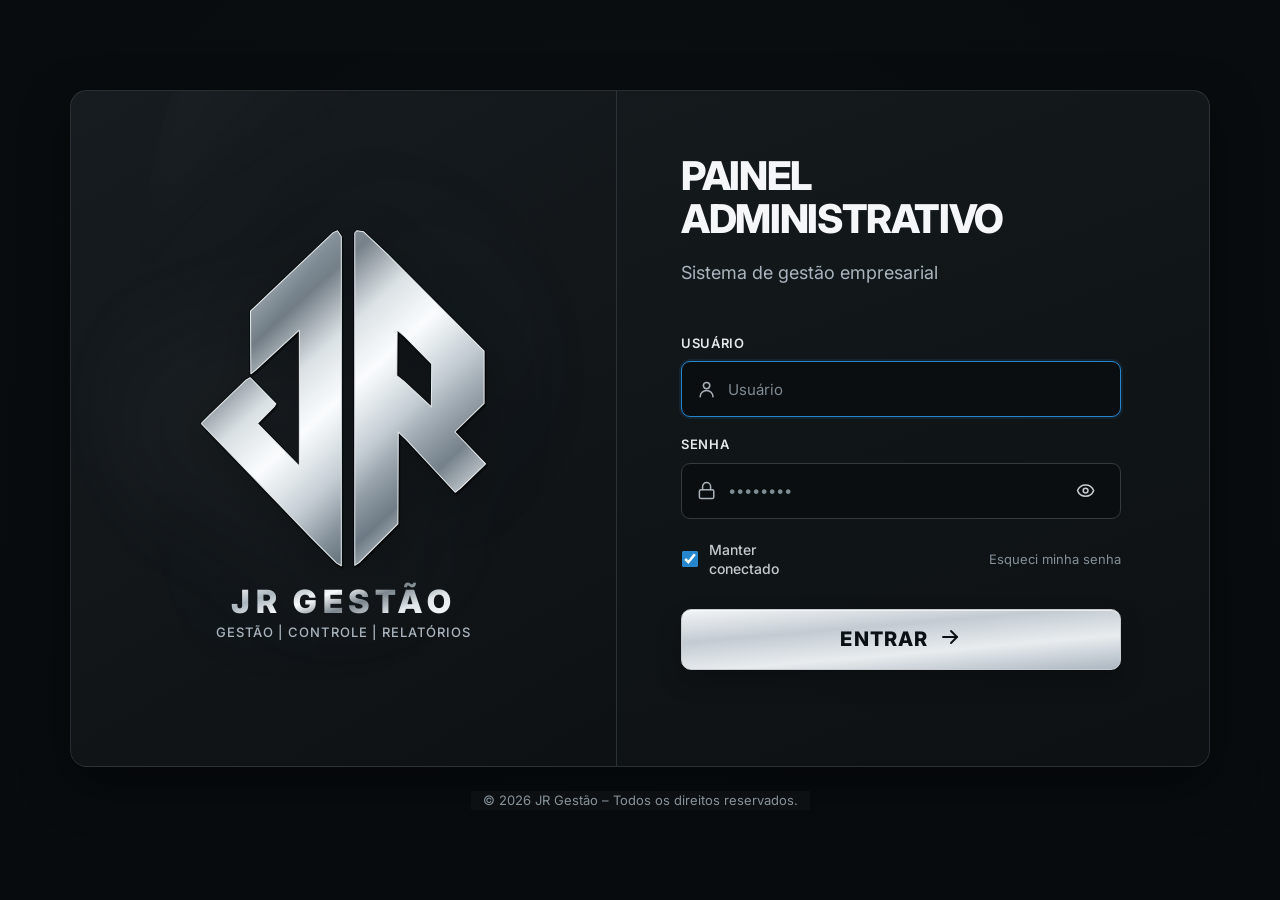
==== commit 86f7856d: "Integra vídeo de fundo ao login e refina logo, carregamento e resumo do painel" ====
--- a/index.html
+++ b/index.html
@@ -403,6 +403,7 @@
 <!-- JR_GESTAO_SPINNER_SERVICOS_V40_16_14_FIM -->
   <link rel="stylesheet" href="./src/resolver-criticos-v1.css?v=20260925-v52" />
   <link rel="stylesheet" href="./src/login-admin-jr-2026.css?v=20261020-c" />
+  <link rel="stylesheet" href="./src/jr-polimento-visual-v1.css?v=20261020-v1" />
 </head>
 <body>
   <div
@@ -426,6 +427,10 @@
   <div id="toast" class="toast" aria-live="polite"></div>
 
   <section id="login-view" class="login-page">
+    <video class="jr-login-background-video" aria-hidden="true" autoplay muted loop playsinline preload="auto">
+      <source src="./assets/jr-login-metal-bg-v1.mp4" type="video/mp4" />
+    </video>
+    <div class="jr-login-background-overlay" aria-hidden="true"></div>
     <div class="login-shell">
       <aside class="login-brand-panel">
         <img src="./assets/jr-monograma-prata-v2.svg" alt="Monograma cromado JR Gestão" class="login-logo" width="290" height="320" decoding="async" fetchpriority="high" />
@@ -524,7 +529,6 @@
             <p>Gerencie e monitore os lançamentos em tempo real.</p>
           </div>
           <img src="./assets/jr-monograma-prata-v2.svg" alt="JR Gestão" class="welcome-logo" decoding="async" />
-          <span class="welcome-line"></span>
         </section>
 
         <section class="monthly-summary-block" aria-labelledby="monthly-summary-title">
--- a/src/jr-polimento-visual-v1.css
+++ b/src/jr-polimento-visual-v1.css
@@ -0,0 +1,150 @@
+/* JR Gestão — ajustes direcionados, 20/10/2026.
+   Apenas apresentação. Não altera formulários, autenticação nem dados. */
+
+/* Vídeo real enviado pelo usuário, reduzido para fundo de baixa opacidade.
+   Fundo de fallback permanece no CSS anterior. */
+#login-view.login-page {
+  isolation: isolate !important;
+  position: relative !important;
+}
+#login-view .jr-login-background-video {
+  display: block !important;
+  position: absolute !important;
+  inset: 0 !important;
+  width: 100% !important;
+  height: 100% !important;
+  object-fit: cover !important;
+  object-position: center center !important;
+  pointer-events: none !important;
+  z-index: 0 !important;
+  opacity: .45 !important;
+  filter: grayscale(1) saturate(.25) brightness(.72) contrast(1.22) blur(15px) !important;
+  transform: scale(1.08);
+}
+#login-view .jr-login-background-overlay {
+  display: block !important;
+  position: absolute !important;
+  inset: 0 !important;
+  z-index: 1 !important;
+  pointer-events: none !important;
+  background: linear-gradient(180deg,rgba(7,11,13,.50),rgba(7,11,13,.76));
+}
+#login-view .login-shell, #login-view .login-footer {
+  position: relative !important;
+  z-index: 2 !important;
+}
+#login-view.login-page::before,#login-view.login-page::after {
+  display: none !important;
+  content: none !important;
+}
+@media (prefers-reduced-motion: reduce) {
+  #login-view .jr-login-background-video { display: none !important; }
+}
+
+/* Logo da tela de carregamento, centralização ótica + movimento suave. */
+#jr-safe-loading-v86 .jr-safe-loading-card-v86,
+.jr-loading-screen .jr-loading-card-v7 {
+  justify-items: center !important;
+  text-align: center !important;
+  margin-inline: auto !important;
+}
+#jr-safe-loading-v86 .jr-safe-loading-logo-v86 {
+  display: flex !important;
+  align-items: center !important;
+  justify-content: center !important;
+  width: 118px !important;
+  height: 125px !important;
+  margin-inline: auto !important;
+  overflow: visible !important;
+}
+#jr-safe-loading-v86 .jr-safe-loading-logo-v86 img {
+  width: 98px !important;
+  height: 113px !important;
+  max-width: 100% !important;
+  object-fit: contain !important;
+  transform-origin: 50% 50% !important;
+  animation: jr-loading-flutuar-v1 3.8s ease-in-out infinite !important;
+  will-change: transform !important;
+  filter: drop-shadow(0 3px 9px rgba(180,195,205,.10)) !important;
+}
+.jr-loading-logo-v7 {
+  max-width: 100% !important;
+  object-fit: contain !important;
+  transform-origin: center !important;
+  animation: jr-loading-flutuar-v1 3.8s ease-in-out infinite !important;
+}
+@keyframes jr-loading-flutuar-v1 {
+  0%,100% { transform: translate3d(-4px,2px,0) scale(1); opacity: .92; }
+  50% { transform: translate3d(-4px,-5px,0) scale(1.035); opacity: 1; }
+}
+@media (prefers-reduced-motion: reduce) {
+  #jr-safe-loading-v86 .jr-safe-loading-logo-v86 img,.jr-loading-logo-v7 {
+    animation: none !important;
+    transform: translateX(-4px) !important;
+  }
+}
+
+/* Painel desktop: menu mais estreito e compacto, conteúdo mais próximo. */
+@media (min-width: 861px) {
+  #app-view.app-shell {
+    grid-template-columns: 188px minmax(0, 1fr) !important;
+  }
+  #app-view #sidebar {
+    padding: 12px 8px 18px !important;
+    justify-content: flex-start !important;
+  }
+  #app-view #sidebar .sidebar-nav {
+    gap: 3px !important;
+    margin-top: 10px !important;
+    margin-bottom: 0 !important;
+    padding: 0 !important;
+    transform: none !important;
+  }
+  #app-view #sidebar .nav-item {
+    min-height: 41px !important;
+    gap: 9px !important;
+    padding: 0 10px !important;
+    font-size: 12.5px !important;
+    line-height: 1.2 !important;
+    border-radius: 9px !important;
+  }
+  #app-view #sidebar .nav-item svg {
+    width: 17px !important;
+    height: 17px !important;
+  }
+  #app-view .main-content {
+    padding-inline: clamp(10px,1.25vw,18px) !important;
+  }
+}
+
+/* Resumo mensal: reduz margens, títulos e espaçamento sem tocar nos números. */
+#app-view .monthly-summary-block {
+  padding: 15px 16px !important;
+  margin: 12px 0 14px !important;
+}
+#app-view .monthly-summary-toolbar {
+  padding-bottom: 12px !important;
+  gap: 12px !important;
+}
+#app-view .monthly-summary-toolbar h2 {
+  font-size: 17px !important;
+  margin-top: 5px !important;
+  line-height: 1.25 !important;
+}
+#app-view .monthly-summary-toolbar p {
+  font-size: 11px !important;
+  margin-top: 5px !important;
+  line-height: 1.4 !important;
+}
+#app-view .monthly-summary-toolbar .eyebrow {
+  font-size: 10px !important;
+  letter-spacing: .14em !important;
+}
+#app-view .monthly-summary-block .top-summary {
+  margin-top: 12px !important;
+  gap: 12px !important;
+}
+@media (max-width: 860px) {
+  #app-view .monthly-summary-block { padding: 14px !important; }
+  #app-view .monthly-summary-toolbar { flex-direction: column !important; align-items: stretch !important; }
+}
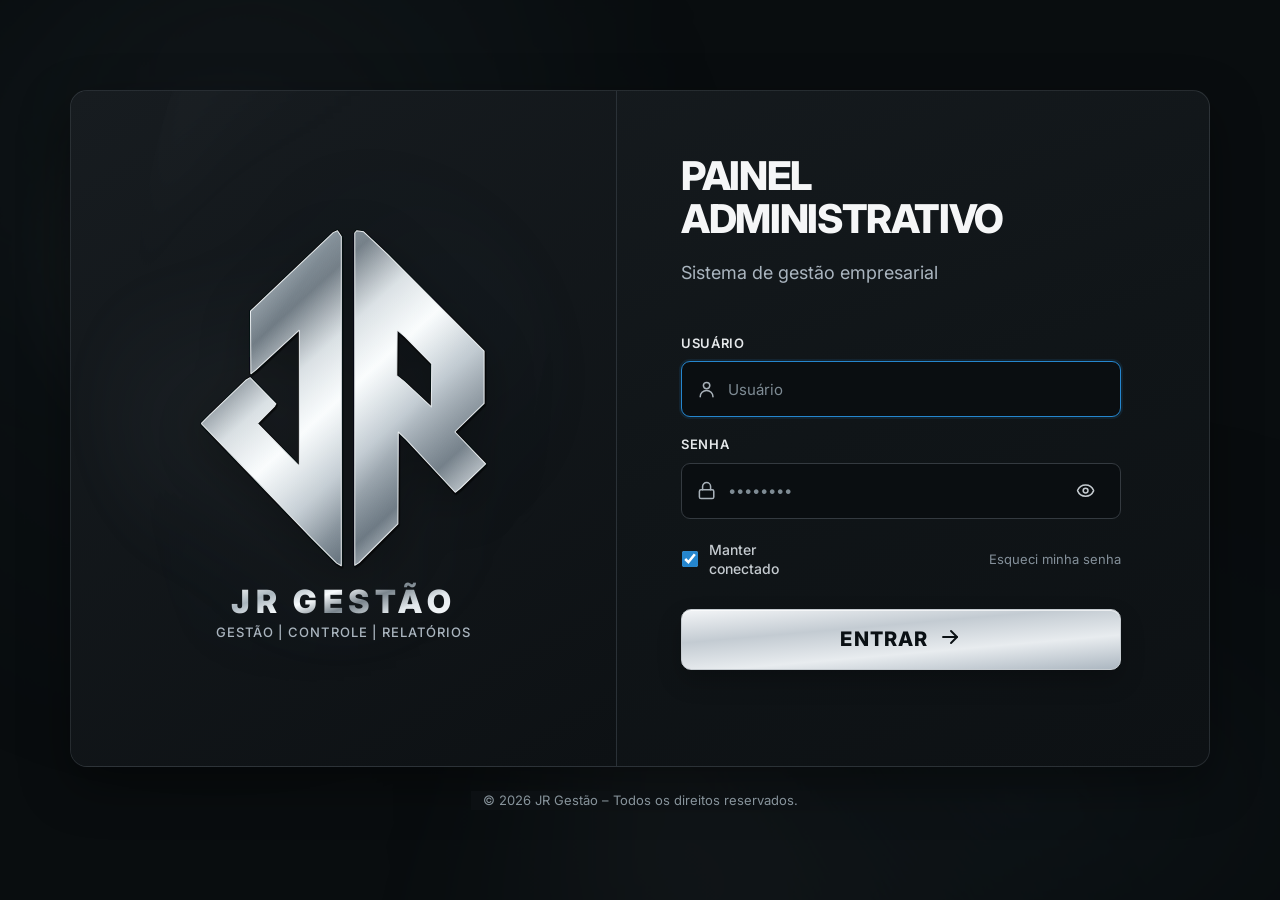
==== commit ce560d9c: "Corrige travamento do fundo e restaura espacamento estavel do painel" ====
--- a/index.html
+++ b/index.html
@@ -403,7 +403,7 @@
 <!-- JR_GESTAO_SPINNER_SERVICOS_V40_16_14_FIM -->
   <link rel="stylesheet" href="./src/resolver-criticos-v1.css?v=20260925-v52" />
   <link rel="stylesheet" href="./src/login-admin-jr-2026.css?v=20261020-c" />
-  <link rel="stylesheet" href="./src/jr-polimento-visual-v1.css?v=20261020-v1" />
+  <link rel="stylesheet" href="./src/jr-login-fluido-v2.css?v=20261020-layout-reparo" />
 </head>
 <body>
   <div
@@ -427,10 +427,7 @@
   <div id="toast" class="toast" aria-live="polite"></div>
 
   <section id="login-view" class="login-page">
-    <video class="jr-login-background-video" aria-hidden="true" autoplay muted loop playsinline preload="auto">
-      <source src="./assets/jr-login-metal-bg-v1.mp4" type="video/mp4" />
-    </video>
-    <div class="jr-login-background-overlay" aria-hidden="true"></div>
+    <div class="jr-login-fluido-v2" aria-hidden="true"></div>
     <div class="login-shell">
       <aside class="login-brand-panel">
         <img src="./assets/jr-monograma-prata-v2.svg" alt="Monograma cromado JR Gestão" class="login-logo" width="290" height="320" decoding="async" fetchpriority="high" />
--- a/src/jr-login-fluido-v2.css
+++ b/src/jr-login-fluido-v2.css
@@ -0,0 +1,82 @@
+/* JR Gestão: corrige fundo travando e restaura integralmente o layout administrativo.
+ * Não altere estilos #app-view aqui.
+ * Usamos animação de compositor em lugar do vídeo 2 FPS. */
+#login-view.login-page {
+  isolation: isolate !important;
+  position: relative !important;
+  background: #090d0f !important;
+}
+#login-view.login-page::before,#login-view.login-page::after {
+  display: none !important;
+  content: none !important;
+}
+#login-view .jr-login-fluido-v2 {
+  position: absolute;
+  inset: -18%;
+  z-index: 0;
+  pointer-events: none;
+  overflow: hidden;
+  opacity: .22;
+  background:
+    radial-gradient(ellipse 37% 52% at 28% 37%, rgba(165,181,195,.48) 0%,rgba(52,69,82,.24) 30%,transparent 78%),
+    radial-gradient(ellipse 43% 40% at 70% 76%, rgba(91,125,147,.26) 0%,rgba(35,54,70,.12) 38%,transparent 80%);
+  transform: translate3d(0,0,0) scale(1.1);
+  will-change: transform, opacity;
+  animation: jr-login-fluir-v2 20s cubic-bezier(.44,.02,.57,.98) infinite alternate;
+}
+#login-view .jr-login-fluido-v2::before {
+  content: "";
+  position: absolute;
+  inset: 8%;
+  border-radius: 42%;
+  pointer-events: none;
+  background:
+    conic-gradient(from 70deg at 47% 52%,transparent 0 17%,rgba(162,171,183,.25) 26%, transparent 38% 59%,rgba(96,122,139,.25) 69%,transparent 84%);
+  filter: blur(60px);
+  animation: jr-login-metal-v2 34s linear infinite;
+}
+#login-view .login-shell,#login-view .login-footer {
+  position: relative !important;
+  z-index: 1 !important;
+}
+@keyframes jr-login-fluir-v2 {
+  0% {transform: translate3d(-4%,-1%,0) scale(1.05);opacity:.17;}
+  50% {transform: translate3d(3%,2%,0) scale(1.14);opacity:.25;}
+  100% {transform: translate3d(-2%,3%,0) scale(1.08);opacity:.19;}
+}
+@keyframes jr-login-metal-v2 {
+  from {transform:rotate(0deg) scale(1);}
+  to {transform:rotate(360deg) scale(1);}
+}
+/* Logo do carregamento perfeitamente centralizada, sem ampliar/remodelar o vetor. */
+#jr-safe-loading-v86 .jr-safe-loading-logo-v86 {
+  display:flex !important;
+  justify-content:center !important;
+  align-items:center !important;
+  width:116px !important;
+  height:125px !important;
+  margin:0 auto !important;
+}
+#jr-safe-loading-v86 .jr-safe-loading-logo-v86 img {
+  display:block !important;
+  width:102px !important;
+  height:116px !important;
+  margin:0 auto !important;
+  object-fit:contain !important;
+  filter:drop-shadow(0 3px 10px rgba(203,217,228,.10)) !important;
+  animation:jr-loading-flutuar-v2 4s ease-in-out infinite !important;
+}
+@keyframes jr-loading-flutuar-v2 {
+  0%,100% {transform:translate3d(-3px,2px,0) scale(1);}
+  50% {transform:translate3d(-3px,-5px,0) scale(1.025);}
+}
+@media (prefers-reduced-motion:reduce) {
+  #login-view .jr-login-fluido-v2,#login-view .jr-login-fluido-v2::before {
+    animation:none !important;
+    will-change:auto;
+  }
+  #jr-safe-loading-v86 .jr-safe-loading-logo-v86 img {
+    animation:none !important;
+    transform:translateX(-3px);
+  }
+}
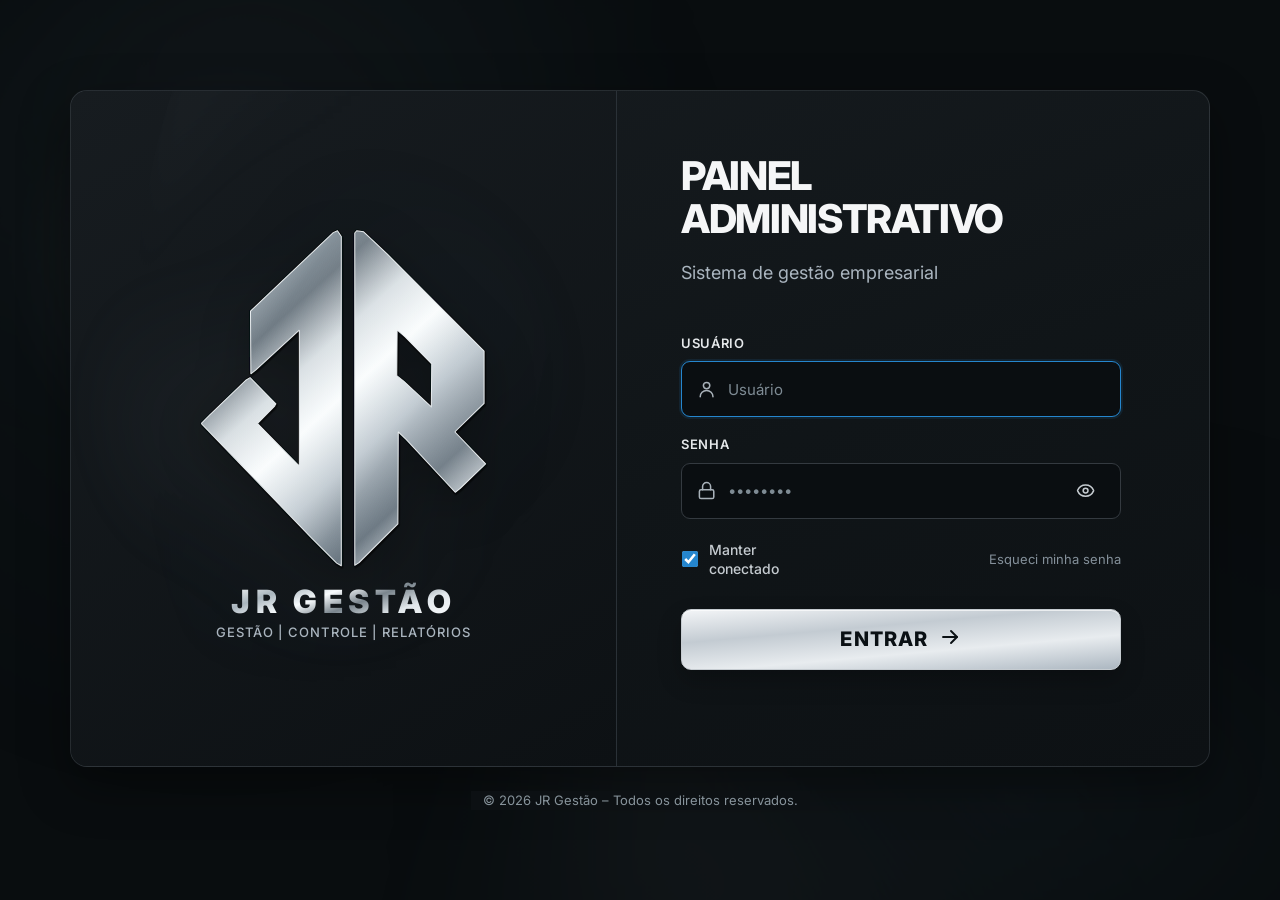
==== commit f45aa458: "Remove fundo escuro do favicon JR Gestão mantendo monograma prata" ====
--- a/index.html
+++ b/index.html
@@ -16,17 +16,11 @@
   <!-- CACHE_FIX_ATIVO=20260731-140035 -->
   <!-- CACHE_FIX_ATIVO=20260731-135522 -->
 <!-- JR_GESTAO_FAVICON_LOGO_COMPLETA_V11_INICIO -->
-  <link rel="icon" type="image/x-icon" href="./favicon.ico?v=jr-full-v11-20260728">
-  <link rel="shortcut icon" type="image/x-icon" href="./favicon.ico?v=jr-full-v11-20260728">
-  <link rel="icon" type="image/png" sizes="16x16" href="./favicon-16x16.png?v=jr-full-v11-20260728">
-  <link rel="icon" type="image/png" sizes="32x32" href="./favicon-32x32.png?v=jr-full-v11-20260728">
-  <link rel="icon" type="image/png" sizes="48x48" href="./favicon-48x48.png?v=jr-full-v11-20260728">
-  <link rel="icon" type="image/png" sizes="64x64" href="./favicon-64x64.png?v=jr-full-v11-20260728">
-  <link rel="apple-touch-icon" sizes="180x180" href="./apple-touch-icon.png?v=jr-full-v11-20260728">
-  <link rel="manifest" href="./site.webmanifest?v=sem-flash-v8-7-20260802-144500">
+  <link rel="icon" type="image/svg+xml" sizes="any" href="./assets/jr-favicon-prata-v2.svg?v=jr-logo-sem-fundo-20261020">
+  <link rel="shortcut icon" type="image/svg+xml" href="./assets/jr-favicon-prata-v2.svg?v=jr-logo-sem-fundo-20261020">
+  <link rel="manifest" href="./site.webmanifest?v=jr-logo-sem-fundo-20261020">
   <meta name="apple-mobile-web-app-title" content="JR Gestão">
   <meta name="apple-mobile-web-app-status-bar-style" content="black-translucent">
-  <meta name="msapplication-TileImage" content="./favicon-192x192.png?v=jr-full-v11-20260728">
 
   <!-- JR_GESTAO_FAVICON_LOGO_COMPLETA_V11_FIM -->
   <meta charset="UTF-8" />
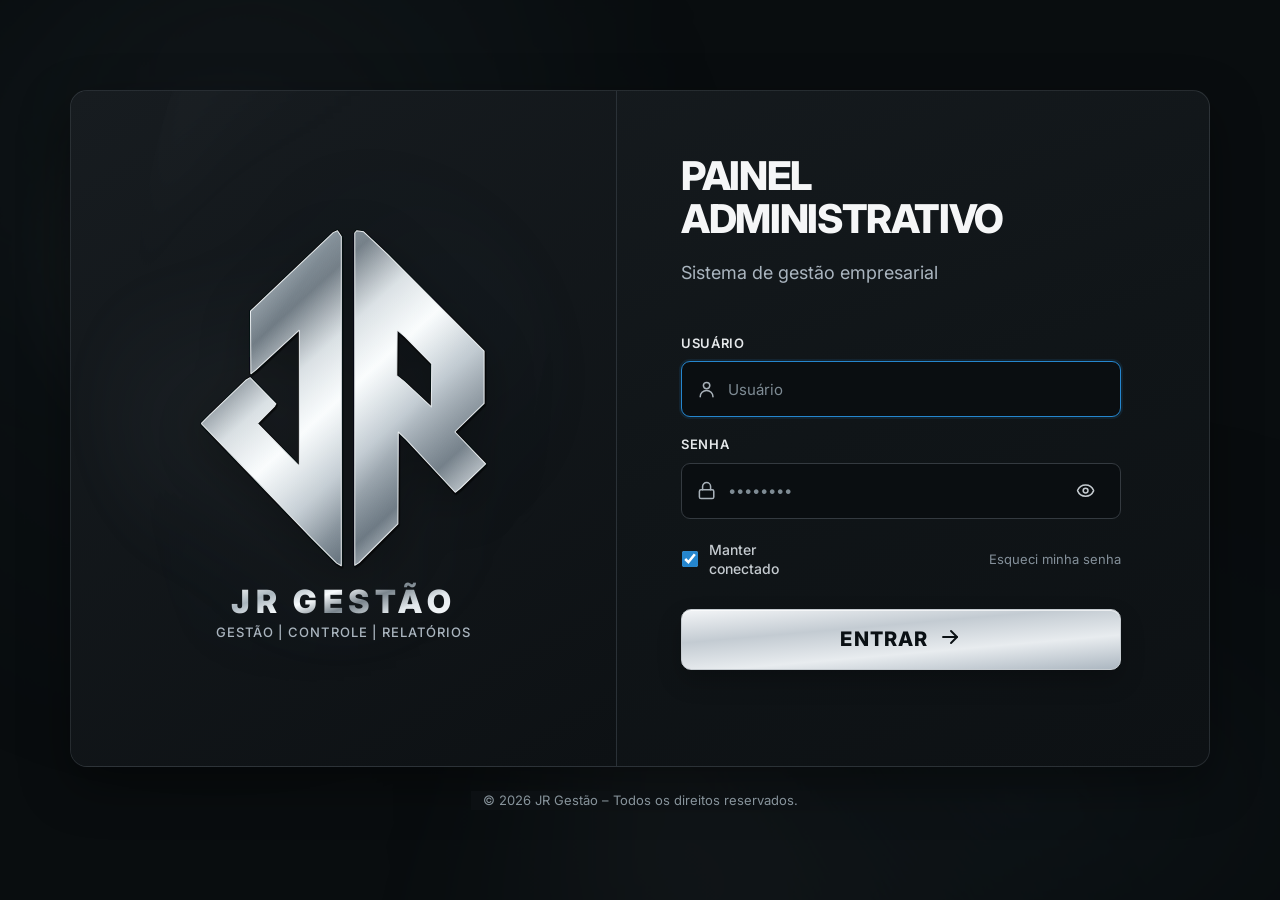
==== commit a9b69016: "Centraliza sessão Supabase e refresh JWT em painel, admin e serviços" ====
--- a/index.html
+++ b/index.html
@@ -1338,7 +1338,7 @@
     </div>
   </dialog>
   <script src="./src/vendor/supabase-js-2.57.4-local-20260801-221649.js?v=20260801-221649"></script>
-  <script type="module" src="./src/main-sem-flash-mobile-v8-7-20260802-144500.js?v=jr-marca-prata-20261020"></script>
+  <script type="module" src="./src/main-sem-flash-mobile-v8-7-20260802-144500.js?v=jr-auth-20261020"></script>
 <script defer src="./src/ajuste-rede-desempenho-v6-20260801-221649.js?v=20260801-221649"></script>
   <!-- JR_GESTAO_OBS_CACHE_V40_12=20260827 -->
 
@@ -1358,7 +1358,7 @@
 </script>
 <!-- JR_GESTAO_SERVICOS_BOOT_V40_16_22_FIM -->
 <!-- JR_GESTAO_ADMIN_MODE_SWITCH_V7 -->
-<script type="module" src="./src/admin-mode-switch-v7.js?v=20260904-v7"></script>
-  <script type="module" src="./src/resolver-criticos-v1.js?v=20261001-v41-1"></script>
+<script type="module" src="./src/admin-mode-switch-v7.js?v=jr-auth-20261020"></script>
+  <script type="module" src="./src/resolver-criticos-v1.js?v=jr-auth-20261020"></script>
 </body>
 </html>
